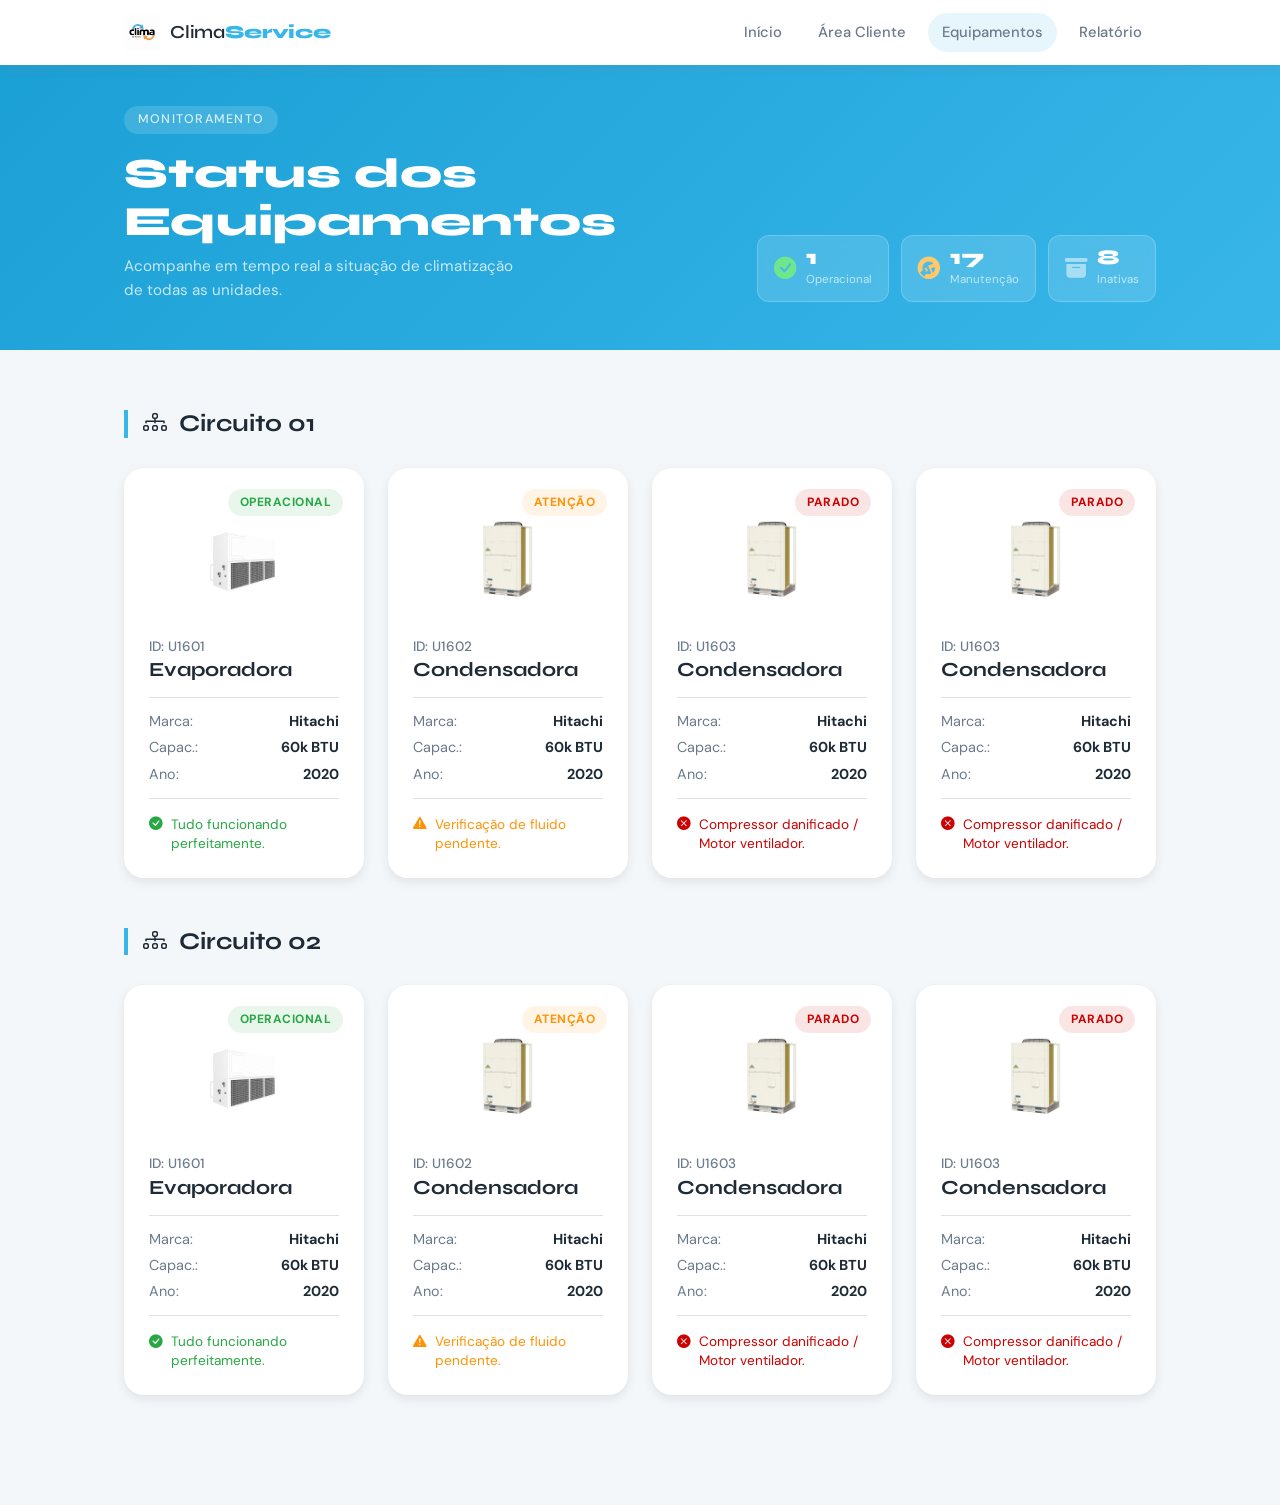
==== pag-equip-130.html @ 4edd249a "update" ====
<!DOCTYPE html>
<html lang="pt-br">
<head>
  <meta charset="UTF-8">
  <meta name="viewport" content="width=device-width, initial-scale=1.0">
  <title>Clima Service - Equipamentos</title>
  <link rel="preconnect" href="https://fonts.googleapis.com">
  <link rel="preconnect" href="https://fonts.gstatic.com" crossorigin>
  <link href="https://fonts.googleapis.com/css2?family=DM+Sans:wght@300;400;500&family=Syne:wght@600;700;800&display=swap" rel="stylesheet">
  <link rel="stylesheet" href="https://cdn.jsdelivr.net/npm/bootstrap-icons@1.11.3/font/bootstrap-icons.css">
  <link rel="stylesheet" href="css/style.css">
</head>
<body class="page-equipamentos">
     
  <!-- ===================================
                    NAVBAR
  ======================================== -->
  <header class="navbar" id="navbar">
    <div class="navbar-inner">
      <a href="index.html" class="navbar-logo">
        <img src="imagens/logo-clima-branco.png" alt="Clima Service" class="logo-img">
        <span class="logo-text">Clima<strong>Service</strong></span>
      </a>
      <nav class="navbar-nav" id="navMenu">
        <a href="index.html" class="nav-link">Início</a>
        <a href="pagina-lojas.html" class="nav-link">Área Cliente</a>
        <a href="#" class="nav-link active">Equipamentos</a>
        <a href="relatorio.html" class="nav-link">Relatório</a>
      </nav>
      <button class="navbar-toggle" id="navToggle" aria-label="Abrir menu">
        <span></span>
        <span></span>
        <span></span>
      </button>
    </div>
  </header>

  <!-- ============================
       PAGE HEADER
  ============================= -->
  <section class="page-header">
    <div class="page-header-inner">
      <div class="page-header-text">
        <span class="section-tag">Monitoramento</span>
        <h1 class="page-header-title">Status dos Equipamentos</h1>
        <p class="page-header-desc">Acompanhe em tempo real a situação de climatização de todas as unidades.</p>
      </div>
      <div class="status-resumo">
        <div class="resumo-item resumo-ok">
          <i class="bi bi-check-circle-fill"></i>
          <div>
            <span class="resumo-valor">1</span>
            <span class="resumo-label">Operacional</span>
          </div>
        </div>
        <div class="resumo-item resumo-manutencao">
          <i class="bi bi-wrench-adjustable-circle-fill"></i>
          <div>
            <span class="resumo-valor">17</span>
            <span class="resumo-label">Manutenção</span>
          </div>
        </div>
        <div class="resumo-item resumo-obsoleto">
          <i class="bi bi-archive-fill"></i>
          <div>
            <span class="resumo-valor">8</span>
            <span class="resumo-label">Inativas</span>
          </div>
        </div>
      </div>
    </div>
  </section>

<!-- Grade de Equipamentos -->
<section class="equipamentos-section">
  <div class="section-inner">
    
    <!-- Circuito 1 -->
    <div class="circuito-group">
      <h2 class="circuito-title"><i class="bi bi-diagram-3"></i> Circuito 01</h2>
      
      <div class="equipamentos-grid">
        
        <!-- Card Evaporadora (Operacional) -->
        <article class="card-equip status-ok">
          <div class="card-badge badge-ok">Operacional</div>
          <div class="equip-img-container">
            <img src="imagens/evap-001.png" alt="Evaporadora" class="equip-img">
          </div>
          <div class="equip-details">
            <div class="equip-main-info">
              <span class="equip-id">ID: U1601</span>
              <h3>Evaporadora</h3>
            </div>
            <div class="equip-specs">
              <div class="spec-item"><span>Marca:</span> <strong>Hitachi</strong></div>
              <div class="spec-item"><span>Capac.:</span> <strong>60k BTU</strong></div>
              <div class="spec-item"><span>Ano:</span> <strong>2020</strong></div>
            </div>
            <div class="equip-status-msg">
              <i class="bi bi-check-circle-fill"></i> Tudo funcionando perfeitamente.
            </div>
          </div>
        </article>

        <!-- Card Condensadora (Atenção) -->
        <article class="card-equip status-alerta">
          <div class="card-badge badge-alerta">Atenção</div>
          <div class="equip-img-container">
            <img src="imagens/cond-005.png" alt="Condensadora" class="equip-img">
          </div>
          <div class="equip-details">
            <div class="equip-main-info">
              <span class="equip-id">ID: U1602</span>
              <h3>Condensadora</h3>
            </div>
            <div class="equip-specs">
              <div class="spec-item"><span>Marca:</span> <strong>Hitachi</strong></div>
              <div class="spec-item"><span>Capac.:</span> <strong>60k BTU</strong></div>
              <div class="spec-item"><span>Ano:</span> <strong>2020</strong></div>
            </div>
            <div class="equip-status-msg">
              <i class="bi bi-exclamation-triangle-fill"></i> Verificação de fluido pendente.
            </div>
          </div>
        </article>

        <!-- Card Condensadora (Parado) -->
        <article class="card-equip status-parado">
          <div class="card-badge badge-parado">Parado</div>
          <div class="equip-img-container">
            <img src="imagens/cond-005.png" alt="Condensadora" class="equip-img">
          </div>
          <div class="equip-details">
            <div class="equip-main-info">
              <span class="equip-id">ID: U1603</span>
              <h3>Condensadora</h3>
            </div>
            <div class="equip-specs">
              <div class="spec-item"><span>Marca:</span> <strong>Hitachi</strong></div>
              <div class="spec-item"><span>Capac.:</span> <strong>60k BTU</strong></div>
              <div class="spec-item"><span>Ano:</span> <strong>2020</strong></div>
            </div>
            <div class="equip-status-msg">
              <i class="bi bi-x-circle-fill"></i> Compressor danificado / Motor ventilador.
            </div>
          </div>
        </article>

        <!-- Card Condensadora (Parado) -->
        <article class="card-equip status-parado">
          <div class="card-badge badge-parado">Parado</div>
          <div class="equip-img-container">
            <img src="imagens/cond-005.png" alt="Condensadora" class="equip-img">
          </div>
          <div class="equip-details">
            <div class="equip-main-info">
              <span class="equip-id">ID: U1603</span>
              <h3>Condensadora</h3>
            </div>
            <div class="equip-specs">
              <div class="spec-item"><span>Marca:</span> <strong>Hitachi</strong></div>
              <div class="spec-item"><span>Capac.:</span> <strong>60k BTU</strong></div>
              <div class="spec-item"><span>Ano:</span> <strong>2020</strong></div>
            </div>
            <div class="equip-status-msg">
              <i class="bi bi-x-circle-fill"></i> Compressor danificado / Motor ventilador.
            </div>
          </div>
        </article>

      </div>
    </div>

    <!-- Circuito 2 -->
    <div class="circuito-group">
      <h2 class="circuito-title"><i class="bi bi-diagram-3"></i> Circuito 02</h2>
      
      <div class="equipamentos-grid">
        
        <!-- Card Evaporadora (Operacional) -->
        <article class="card-equip status-ok">
          <div class="card-badge badge-ok">Operacional</div>
          <div class="equip-img-container">
            <img src="imagens/evap-001.png" alt="Evaporadora" class="equip-img">
          </div>
          <div class="equip-details">
            <div class="equip-main-info">
              <span class="equip-id">ID: U1601</span>
              <h3>Evaporadora</h3>
            </div>
            <div class="equip-specs">
              <div class="spec-item"><span>Marca:</span> <strong>Hitachi</strong></div>
              <div class="spec-item"><span>Capac.:</span> <strong>60k BTU</strong></div>
              <div class="spec-item"><span>Ano:</span> <strong>2020</strong></div>
            </div>
            <div class="equip-status-msg">
              <i class="bi bi-check-circle-fill"></i> Tudo funcionando perfeitamente.
            </div>
          </div>
        </article>

        <!-- Card Condensadora (Atenção) -->
        <article class="card-equip status-alerta">
          <div class="card-badge badge-alerta">Atenção</div>
          <div class="equip-img-container">
            <img src="imagens/cond-005.png" alt="Condensadora" class="equip-img">
          </div>
          <div class="equip-details">
            <div class="equip-main-info">
              <span class="equip-id">ID: U1602</span>
              <h3>Condensadora</h3>
            </div>
            <div class="equip-specs">
              <div class="spec-item"><span>Marca:</span> <strong>Hitachi</strong></div>
              <div class="spec-item"><span>Capac.:</span> <strong>60k BTU</strong></div>
              <div class="spec-item"><span>Ano:</span> <strong>2020</strong></div>
            </div>
            <div class="equip-status-msg">
              <i class="bi bi-exclamation-triangle-fill"></i> Verificação de fluido pendente.
            </div>
          </div>
        </article>

        <!-- Card Condensadora (Parado) -->
        <article class="card-equip status-parado">
          <div class="card-badge badge-parado">Parado</div>
          <div class="equip-img-container">
            <img src="imagens/cond-005.png" alt="Condensadora" class="equip-img">
          </div>
          <div class="equip-details">
            <div class="equip-main-info">
              <span class="equip-id">ID: U1603</span>
              <h3>Condensadora</h3>
            </div>
            <div class="equip-specs">
              <div class="spec-item"><span>Marca:</span> <strong>Hitachi</strong></div>
              <div class="spec-item"><span>Capac.:</span> <strong>60k BTU</strong></div>
              <div class="spec-item"><span>Ano:</span> <strong>2020</strong></div>
            </div>
            <div class="equip-status-msg">
              <i class="bi bi-x-circle-fill"></i> Compressor danificado / Motor ventilador.
            </div>
          </div>
        </article>

        <!-- Card Condensadora (Parado) -->
        <article class="card-equip status-parado">
          <div class="card-badge badge-parado">Parado</div>
          <div class="equip-img-container">
            <img src="imagens/cond-005.png" alt="Condensadora" class="equip-img">
          </div>
          <div class="equip-details">
            <div class="equip-main-info">
              <span class="equip-id">ID: U1603</span>
              <h3>Condensadora</h3>
            </div>
            <div class="equip-specs">
              <div class="spec-item"><span>Marca:</span> <strong>Hitachi</strong></div>
              <div class="spec-item"><span>Capac.:</span> <strong>60k BTU</strong></div>
              <div class="spec-item"><span>Ano:</span> <strong>2020</strong></div>
            </div>
            <div class="equip-status-msg">
              <i class="bi bi-x-circle-fill"></i> Compressor danificado / Motor ventilador.
            </div>
          </div>
        </article>

      </div>
    </div>

    <!-- Outros Circuitos podem ser adicionados aqui seguindo o mesmo padrão -->

  </div>
</section>

<script>

      // Gráfico de pizza
  const ctx = document.getElementById('statusChart').getContext('2d');
  new Chart(ctx, {
    type: 'doughnut',
    data: {
      labels: ['Operacional', 'Manutenção', 'Inativas'],
      datasets: [{
        data: [1, 17, 8],
        backgroundColor: ['#22c55e', '#f59e0b', '#6b7280'],
        borderWidth: 0,
        hoverOffset: 6
      }]
    },
    options: {
      cutout: '70%',
      plugins: {
        legend: { display: false },
        tooltip: {
          callbacks: {
            label: ctx => ` ${ctx.label}: ${ctx.parsed} unidades`
          }
        }
      }
    }
  });

    // Mobile menu
    const toggle = document.getElementById('navToggle');
    const menu = document.getElementById('navMenu');
    toggle.addEventListener('click', () => {
      menu.classList.toggle('open');
      toggle.classList.toggle('open');
    });

    // Fechar menu ao clicar em link
    menu.querySelectorAll('.nav-link').forEach(link => {
      link.addEventListener('click', () => {
        menu.classList.remove('open');
        toggle.classList.remove('open');
      });
    });
  </script>
</body>
</html>

</body>
</html>
---- css/style.css ----
/* ==========================================
   VARIÁVEIS
   ========================================== */

:root {
  /* Cores de Marca e Ação */
  --color-primary: #38b6e9;
  --color-primary-light: #77ccee;
  --color-primary-dark: #1a9fd4;
  --color-primary-contrast: #ffffff;

  /* Cores de Status */
  --color-success: rgb(40, 167, 69);
  --color-warning: rgb(255, 147, 7);
  --color-danger: rgb(204, 2, 2);
  --color-bg-success: rgba(40, 167, 69, 0.1);
  --color-bg-warning: rgba(255, 147, 7, 0.1);
  --color-bg-danger: rgba(204, 2, 2, 0.1);

  /* Superfícies e Neutros */
  --color-bg-page: #f4f7fa;
  --color-surface: #ffffff;
  --color-surface-muted: #dfdfdf;

  /* Tipografia e Cores de Texto */
  --color-text-main: #1e2a35;
  --color-text-muted: #6b7a8d;
  --color-text-on-primary: #ffffff;
  --font-main: 'DM Sans', sans-serif;
  --font-heading: 'Syne', sans-serif;

  /* Efeitos, Sombras e Bordas */
  --shadow-icon-success: 0 1px 6px rgba(40,167,69,0.7);
  --shadow-icon-warning: 0 1px 6px rgba(255,147,7,0.7);
  --shadow-icon-danger: 0 1px 6px rgba(204,2,2,0.7);
  --shadow-sm: 0px 4px 10px rgba(122, 122, 122, 0.15);
  --shadow-md: 0 6px 24px rgba(56,182,233,0.18);
  --shadow-lg: 0px 8px 32px rgba(0, 0, 0, 0.12);
  --transition-fast: 0.1s ease-in-out;
  --transition-normal: 0.2s ease-in-out;
  --transition-slow: 0.35s ease-in-out;
  --radius-sm: 6px;
  --radius-md: 12px;
  --radius-lg: 20px;
  --radius-full: 999px;

  /* Layout */
  --max-content-width: 1080px;
  --navbar-height: 65px;
}

/* ==========================================
   RESET E ESTILOS GERAIS
   ========================================== */

*, *::before, *::after {
  margin: 0;
  padding: 0;
  box-sizing: border-box;
}

html {
  scroll-behavior: smooth;
}

html, body {
  height: 100%;
}

body {
  font-size: 16px;
  font-family: var(--font-main);
  line-height: 1.6;
  background-color: var(--color-bg-page);
  color: var(--color-text-main);
  -webkit-font-smoothing: antialiased;
}

img, picture, video, canvas, svg {
  display: block;
  max-width: 100%;
}

input, button, textarea, select {
  font: inherit;
}

a {
  text-decoration: none;
  color: inherit;
}

ul, ol {
  list-style: none;
}

h1, h2, h3, h4 {
  font-family: var(--font-heading);
  line-height: 1.15;
  color: var(--color-text-main);
}

.body {
  margin-top: 32px;
}

/* ==========================================
   NAVBAR
   ========================================== */

.navbar {
  position: fixed; /* Fixa o elemento na tela, ignorando o scroll da página */
  top: 0; /* Alinha o elemento no topo e expande para as bordas laterais */
  left: 0;
  right: 0;
  z-index: 100; /* Garante que o menu flutue sobre os outros elementos da página */
  height: var(--navbar-height); /* Define a altura usando a variável centralizada no :root */
}

.navbar-inner {
  max-width: var(--max-content-width); /* Limita a largura máxima do conteúdo conforme variável global */
  margin: 0 auto; /* Centraliza o container horizontalmente */
  padding: 0 24px; /* Espaçamento interno lateral para segurança em telas menores */
  height: 100%; /* Ocupa 100% da altura da .navbar pai */
  display: flex; /* Define o container como flexível */
  align-items: center; /* Alinha os itens (Logo e Menu) verticalmente ao centro */
  justify-content: space-between; /* Distribui os itens: um para cada extremidade (espaço entre eles) */
  gap: 24px; /* Distância mínima de segurança entre os itens internos */
}

.navbar-logo {
  display: flex;
  align-items: center;
  gap: 10px;
  color: var(--color-primary-contrast);
  transition: color var(--transition-normal);
}

.navbar-logo {
  color: var(--color-text-main);
}

.logo-img {
  height: 36px;
  width: auto;
}

.logo-text {
  font-family: var(--font-heading);
  font-size: 1.15rem;
  font-weight: 600;
  letter-spacing: -0.01em;
}

.logo-text strong {
  font-weight: 800;
  color: var(--color-primary);
}

.navbar-nav {
  display: flex;
  align-items: center;
  gap: 8px;
}

.nav-link {
  font-size: 0.92rem;
  font-weight: 500;
  padding: 8px 14px;
  border-radius: var(--radius-full);
  color: rgba(255,255,255,0.85);
  transition: color var(--transition-normal), background var(--transition-normal);
}

.nav-link {
  color: var(--color-text-muted);
}

.nav-link:hover,
.nav-link.active {
  background: rgba(56,182,233,0.12);
  color: var(--color-primary);
}

.navbar-toggle {
  display: none;
  flex-direction: column;
  gap: 5px;
  background: none;
  border: none;
  cursor: pointer;
  padding: 6px;
  border-radius: var(--radius-sm);
}

.navbar-toggle span {
  display: block;
  width: 24px;
  height: 2px;
  background: var(--color-primary-contrast);
  border-radius: 2px;
  transition: transform var(--transition-normal), opacity var(--transition-normal);
}

.navbar-toggle span {
  background: var(--color-text-main);
}

.navbar-toggle.open span:nth-child(1) { 
  transform: translateY(7px) rotate(45deg); 
}

.navbar-toggle.open span:nth-child(2) { 
  opacity: 0; 
}

.navbar-toggle.open span:nth-child(3) { 
  transform: translateY(-7px) rotate(-45deg); 
}

/* ==========================================
   NAVBAR — ESTADO FIXO PARA PÁGINAS INTERNAS
   ========================================== */
 
.navbar {
  background: var(--color-surface);
  box-shadow: var(--shadow-sm);
}
 
.navbar .navbar-logo {
  color: var(--color-text-main);
}
 
.navbar .nav-link {
  color: var(--color-text-muted);
}
 
.navbar .navbar-toggle span {
  background: var(--color-text-main);
}


/* ==========================================
   UTILITÁRIOS
   ========================================== */

.section-inner {
  width: 100%;
  max-width: var(--max-content-width);
  margin: 0 auto;
  padding: 0 24px;
}

.section-tag {
  display: inline-block;
  font-size: 0.78rem;
  font-weight: 500;
  letter-spacing: 0.1em;
  text-transform: uppercase;
  color: var(--color-primary);
  background: rgba(56,182,233,0.1);
  border-radius: var(--radius-full);
  padding: 4px 14px;
  margin-bottom: 1rem;
}

.section-header {
  text-align: center;
  max-width: 560px;
  margin: 0 auto 3rem;
}

.section-title {
  font-size: clamp(1.6rem, 3vw, 2.2rem);
  font-weight: 700;
  color: var(--color-text-main);
  margin-bottom: 0.75rem;
}

.section-desc {
  color: var(--color-text-muted);
  font-size: 1rem;
  line-height: 1.7;
}

/* ==========================================
   BOTÕES
   ========================================== */

.btn {
  display: inline-flex;
  align-items: center;
  justify-content: center;
  gap: 8px;
  font-family: var(--font-main);
  font-size: 0.95rem;
  font-weight: 500;
  padding: 12px 28px;
  border-radius: var(--radius-full);
  border: 2px solid transparent;
  cursor: pointer;
  transition: transform var(--transition-normal), box-shadow var(--transition-normal), background-color var(--transition-normal);
  white-space: nowrap;
}

.btn-primary {
  background-color: var(--color-primary);
  color: var(--color-primary-contrast);
  border-color: var(--color-primary);
}

.btn-primary:hover {
  background-color: var(--color-primary-dark);
  border-color: var(--color-primary-dark);
  transform: translateY(-2px);
  box-shadow: var(--shadow-md);
}

.btn-ghost {
  background-color: transparent;
  color: var(--color-primary-contrast);
  border-color: rgba(255,255,255,0.5);
}

.btn-ghost:hover {
  background-color: rgba(255,255,255,0.12);
  border-color: rgba(255,255,255,0.8);
  transform: translateY(-2px);
}

.btn-white {
  background-color: var(--color-surface);
  color: var(--color-primary);
  border-color: var(--color-surface);
  font-weight: 600;
}

.btn-white:hover {
  transform: translateY(-2px);
  box-shadow: 0 8px 24px rgba(0,0,0,0.15);
}

/* ==========================================
   HERO
   ========================================== */

.hero {
  position: relative;
  min-height: 100vh;
  background: linear-gradient(135deg, var(--color-primary-dark) 0%, var(--color-primary) 55%, var(--color-primary-light) 100%);
  display: flex;
  flex-direction: column;
  justify-content: center;
  overflow: hidden;
  padding-top: var(--navbar-height);
}

.hero-bg-shapes {
  position: absolute;
  inset: 0;
  pointer-events: none;
}

.shape {
  position: absolute;
  border-radius: 50%;
  opacity: 0.08;
  background: #ffffff;
}

.shape-1 {
  width: 500px;
  height: 500px;
  top: -120px;
  right: -80px;
}

.shape-2 {
  width: 300px;
  height: 300px;
  bottom: 60px;
  left: -60px;
}

.shape-3 {
  width: 180px;
  height: 180px;
  top: 40%;
  left: 40%;
}

.hero-inner {
  position: relative;
  max-width: var(--max-content-width);
  margin: 0 auto;
  padding: 80px 24px 100px;
  width: 100%;
  display: grid;
  grid-template-columns: 1fr 1fr;
  align-items: center;
  gap: 60px;
}

.hero-tag {
  display: inline-block;
  font-size: 0.78rem;
  font-weight: 500;
  letter-spacing: 0.1em;
  text-transform: uppercase;
  color: rgba(255,255,255,0.7);
  background: rgba(255,255,255,0.15);
  border-radius: var(--radius-full);
  padding: 4px 14px;
  margin-bottom: 1.2rem;
  backdrop-filter: blur(6px);
}

.hero-title {
  font-family: var(--font-heading);
  font-size: clamp(2rem, 4.5vw, 3.2rem);
  font-weight: 800;
  color: var(--color-primary-contrast);
  margin-bottom: 1.2rem;
  line-height: 1.1;
}

.hero-desc {
  font-size: 1.05rem;
  color: rgba(255,255,255,0.82);
  line-height: 1.7;
  max-width: 440px;
  margin-bottom: 2rem;
}

.hero-actions {
  display: flex;
  gap: 12px;
  flex-wrap: wrap;
}

.hero-visual {
  display: grid;
  grid-template-columns: 1fr 1fr;
  gap: 16px;
}

.hero-card {
  background: rgba(255,255,255,0.14);
  border: 1px solid rgba(255,255,255,0.22);
  border-radius: var(--radius-md);
  padding: 24px 16px;
  text-align: center;
  backdrop-filter: blur(8px);
  transition: transform var(--transition-normal), background var(--transition-normal);
}

.hero-card:hover {
  transform: translateY(-4px);
  background: rgba(255,255,255,0.22);
}

.hero-card-icon {
  font-size: 2rem;
  margin-bottom: 10px;
}

.hero-card-label {
  font-size: 0.85rem;
  font-weight: 500;
  color: rgba(255,255,255,0.9);
}

.hero-scroll-hint {
  position: absolute;
  bottom: 28px;
  left: 50%;
  transform: translateX(-50%);
  display: flex;
  flex-direction: column;
  align-items: center;
  gap: 8px;
  color: rgba(255,255,255,0.6);
  font-size: 0.78rem;
  letter-spacing: 0.06em;
  text-transform: uppercase;
  animation: fadeInUp 1s ease 0.5s both;
}

.scroll-arrow {
  width: 20px;
  height: 20px;
  border-right: 2px solid rgba(255,255,255,0.5);
  border-bottom: 2px solid rgba(255,255,255,0.5);
  transform: rotate(45deg);
  animation: bounce 1.6s ease infinite;
}

@keyframes bounce {
  0%, 100% { transform: rotate(45deg) translateY(0); }
  50% { transform: rotate(45deg) translateY(5px); }
}

@keyframes fadeInUp {
  from { opacity: 0; transform: translateX(-50%) translateY(12px); }
  to { opacity: 1; transform: translateX(-50%) translateY(0); }
}

/* ==========================================
   NÚMEROS
   ========================================== */

.numeros { /* EXCLUIR EXCLUIR EXCLUIR EXCLUIR EXCLUIR EXCLUIR EXCLUIR EXCLUIR */
  background: #6ee78c;
  padding: 48px 0;
  border-bottom: 1px solid rgba(0,0,0,0.06);
}

.numeros .section-inner { /* EXCLUIR EXCLUIR EXCLUIR EXCLUIR EXCLUIR EXCLUIR EXCLUIR EXCLUIR */
  display: grid;
  grid-template-columns: repeat(4, 1fr);
  gap: 0;
}

.numero-item {
  display: flex;
  flex-direction: column;
  align-items: center;
  gap: 6px;
  padding: 16px 12px;
  border-right: 1px solid rgba(0,0,0,0.07);
}

.numero-item:last-child {
  border-right: none;
}

.numero-valor {
  font-family: var(--font-heading);
  font-size: 2.4rem;
  font-weight: 800;
  color: var(--color-primary);
  line-height: 1;
}

.numero-label {
  font-size: 0.85rem;
  color: var(--color-text-muted);
  text-align: center;
}

/* ==========================================
   SERVIÇOS
   ========================================== */

.servicos {
  padding: 96px 0;
  background: var(--color-bg-page);
}

.servicos-grid {
  display: grid;
  grid-template-columns: repeat(3, 1fr);
  gap: 20px;
}

.servico-card {
  background: var(--color-surface);
  border-radius: var(--radius-md);
  padding: 32px 24px;
  position: relative;
  border: 1px solid rgba(0,0,0,0.06);
  transition: transform var(--transition-normal), box-shadow var(--transition-normal);
}

.servico-card:hover {
  transform: translateY(-4px);
  box-shadow: var(--shadow-lg);
}

.servico-card.destaque {
  border-color: var(--color-primary);
  background: linear-gradient(135deg, rgba(56,182,233,0.04) 0%, rgba(56,182,233,0.01) 100%);
}

.servico-icon {
  font-size: 2rem;
  margin-bottom: 16px;
}

.servico-card h3 {
  font-size: 1.05rem;
  font-weight: 700;
  margin-bottom: 10px;
  color: var(--color-text-main);
}

.servico-card p {
  font-size: 0.9rem;
  color: var(--color-text-muted);
  line-height: 1.65;
}

.servico-badge {
  position: absolute;
  top: 16px;
  right: 16px;
  background: var(--color-primary);
  color: var(--color-primary-contrast);
  font-size: 0.7rem;
  font-weight: 600;
  padding: 3px 10px;
  border-radius: var(--radius-full);
  letter-spacing: 0.04em;
}

/* ==========================================
   SOBRE
   ========================================== */

.sobre-section {
  padding: 96px 0;
  background: var(--color-bg-page);
}

.sobre-inner {
  display: grid;
  grid-template-columns: 1fr 1fr;
  gap: 72px;
  align-items: start;
}

.sobre-texto p {
  color: var(--color-text-muted);
  line-height: 1.75;
  margin-bottom: 1rem;
}

.sobre-diferenciais {
  display: flex;
  flex-direction: column;
  gap: 24px;
}

.diferencial {
  display: flex;
  gap: 16px;
  align-items: flex-start;
}

.diferencial-icon {
  flex-shrink: 0;
  width: 32px;
  height: 32px;
  border-radius: 50%;
  background: rgba(56,182,233,0.12);
  color: var(--color-primary);
  display: flex;
  align-items: center;
  justify-content: center;
  font-weight: 700;
  font-size: 0.9rem;
}

.diferencial h4 {
  font-size: 0.95rem;
  font-weight: 700;
  margin-bottom: 4px;
  color: var(--color-text-main);
}

.diferencial p {
  font-size: 0.875rem;
  color: var(--color-text-muted);
  line-height: 1.6;
}

/* ==========================================
   CTA FINAL
   ========================================== */

.cta-section {
  padding: 96px 0;
  background: linear-gradient(135deg, var(--color-primary-dark) 0%, var(--color-primary) 100%);
}

.cta-inner {
  text-align: center;
}

.cta-inner h2 {
  font-family: var(--font-heading);
  font-size: clamp(1.6rem, 3vw, 2.4rem);
  font-weight: 800;
  color: var(--color-primary-contrast);
  margin-bottom: 1rem;
}

.cta-inner p {
  font-size: 1rem;
  color: rgba(255,255,255,0.8);
  margin-bottom: 2rem;
}

/* ==========================================
   FOOTER
   ========================================== */

.footer {
  background: var(--color-text-main);
  padding-top: 56px;
}

.footer-inner {
  display: grid;
  grid-template-columns: 2fr 1fr 1fr;
  gap: 48px;
  padding-bottom: 40px;
  border-bottom: 1px solid rgba(255,255,255,0.08);
}

.footer-brand .logo-text {
  color: #fff;
  font-size: 1.1rem;
  display: block;
  margin-bottom: 12px;
}

.footer-brand p {
  font-size: 0.875rem;
  color: rgba(255,255,255,0.45);
  line-height: 1.7;
  max-width: 260px;
}

.footer-nav {
  display: flex;
  flex-direction: column;
  gap: 10px;
}

.footer-nav-title {
  font-size: 0.78rem;
  font-weight: 600;
  letter-spacing: 0.1em;
  text-transform: uppercase;
  color: rgba(255,255,255,0.35);
  margin-bottom: 4px;
}

.footer-nav a {
  font-size: 0.9rem;
  color: rgba(255,255,255,0.6);
  transition: color var(--transition-fast);
}

.footer-nav a:hover {
  color: var(--color-primary-light);
}

.footer-bottom {
  text-align: center;
  padding: 20px 24px;
  font-size: 0.8rem;
  color: rgba(255,255,255,0.3);
}

/* ==========================================
   CARDS (COMUM) — mantidos para outras páginas
   ========================================== */

.card-loja, .card-equip {
  background-color: var(--color-surface);
  border-radius: var(--radius-sm);
  position: relative;
  transition: transform var(--transition-normal), box-shadow var(--transition-normal);
}

.card-loja {
  flex: 0 0 250px;
  padding: 5px;
}

.card-loja:hover, .card-equip:hover {
  transform: scale(0.97);
  box-shadow: var(--shadow-sm);
  cursor: pointer;
}

.card-loja h4 { color: var(--color-text-main); margin-bottom: 5px; }
.card-loja p { font-size: 0.8rem; color: var(--color-text-muted); margin-bottom: 3px; }

/* ==========================================
   COMPONENTES DE STATUS
   ========================================== */

.operacional, .alerta, .manutencao, .parado {
  width: 100px;
  border-radius: var(--radius-full);
  text-align: center;
  padding: 5px 10px;
  font-size: 0.75rem;
  font-weight: 600;
}

.card-loja .operacional, .card-equip .operacional { background: var(--color-bg-success); color: var(--color-success); }
.card-loja .alerta, .card-equip .alerta { background: var(--color-bg-warning); color: var(--color-warning); }
.card-loja .manutencao, .card-loja .parado,
.card-equip .manutencao, .card-equip .parado { background: var(--color-bg-danger); color: var(--color-danger); }

.card-loja .icone { position: absolute; top: 5px; right: 5px; font-size: 18px; }
.icone-ok { color: var(--color-success); text-shadow: var(--shadow-icon-success); }
.icone-alerta { color: var(--color-warning); text-shadow: var(--shadow-icon-warning); }
.icone-manutencao, .icone-parado { color: var(--color-danger); text-shadow: var(--shadow-icon-danger); }

/* ==========================================
   PÁGINA DE EQUIPAMENTOS
   ========================================== */

.circuito {
  flex: 0 1 auto;
  max-width: var(--max-content-width);
  display: flex;
  flex-flow: row wrap;
  justify-content: center;
  align-items: center;
  gap: 20px;
  padding: 5px;
  box-shadow: var(--shadow-sm);
  margin-bottom: 20px;
}

.card-equip { flex: 0 0 250px; padding: 7px; }

.card-equip .info {
  position: absolute;
  height: 237px;
  left: 7px; right: 7px; top: 7px;
  padding: 12px 14px;
  border-radius: var(--radius-sm);
  background: var(--color-primary-light);
  line-height: 1.3;
  opacity: 0;
  transform: translateY(-6px);
  pointer-events: none;
  transition: opacity var(--transition-normal), transform var(--transition-normal);
}

.card-equip .info p { color: var(--color-text-on-primary); font-size: 1rem; }
.card-equip:hover .info { opacity: 1; transform: translateY(0); background-color: #01a4e4; }

.cx-img-evap, .cx-img-cond {
  background-color: var(--color-primary-light);
  border-radius: var(--radius-sm);
  margin-bottom: 10px;
  display: flex;
  justify-content: center;
  align-items: center;
}

.img-cond { width: 67%; }
.card-equip .icone { position: absolute; top: 254px; right: 5px; font-size: 18px; }
.ident { margin-bottom: 10px; }
.ident p { font-size: 0.8rem; color: var(--color-text-muted); }
.marca, .btu, .ano { font-size: 0.8rem; color: var(--color-text-muted); margin-bottom: 5px; display: flex; justify-content: space-between; }
.obsoleto { background-color: var(--color-surface-muted); }




 
/* ==========================================
   PAGE HEADER — LOJAS
   ========================================== */
 
.page-header {
  background: linear-gradient(135deg, var(--color-primary-dark) 0%, var(--color-primary) 100%);
  padding: calc(var(--navbar-height) + 40px) 0 48px;
}
 
.page-header-inner {
  max-width: var(--max-content-width);
  margin: 0 auto;
  padding: 0 24px;
  display: flex;
  align-items: flex-end;
  justify-content: space-between;
  gap: 32px;
}
 
.page-header-title {
  font-family: var(--font-heading);
  font-size: clamp(1.8rem, 4vw, 2.6rem);
  font-weight: 800;
  color: var(--color-primary-contrast);
  margin-bottom: 8px;
}
 
.page-header-desc {
  font-size: 0.95rem;
  color: rgba(255,255,255,0.75);
  max-width: 400px;
}
 
.page-header .section-tag {
  color: rgba(255,255,255,0.8);
  background: rgba(255,255,255,0.15);
}
 
/* Resumo de status no header */
.status-resumo {
  display: flex;
  gap: 12px;
  flex-shrink: 0;
}
 
.resumo-item {
  display: flex;
  align-items: center;
  gap: 10px;
  background: rgba(255,255,255,0.14);
  border: 1px solid rgba(255,255,255,0.2);
  border-radius: var(--radius-md);
  padding: 12px 16px;
  backdrop-filter: blur(6px);
}
 
.resumo-item i {
  font-size: 1.4rem;
}
 
.resumo-ok i      { color: #6ee78c; }
.resumo-manutencao i { color: #ffc96b; }
.resumo-obsoleto i   { color: rgba(255,255,255,0.5); }
 
.resumo-valor {
  display: block;
  font-family: var(--font-heading);
  font-size: 1.3rem;
  font-weight: 800;
  color: #fff;
  line-height: 1;
}
 
.resumo-label {
  display: block;
  font-size: 0.72rem;
  color: rgba(255,255,255,0.65);
  white-space: nowrap;
  margin-top: 2px;
}
 
/* ==========================================
   GRID DE LOJAS
   ========================================== */
 
.lojas-main {
  padding: 40px 0 64px;
}
 
.lojas-inner {
  max-width: var(--max-content-width);
  margin: 0 auto;
  padding: 0 24px;
  display: grid;
  grid-template-columns: repeat(4, 1fr);
  gap: 16px;
}

/* --- Circuitos e Grid --- */
.equipamentos-section {
  padding: 60px 0;
}

.circuito-group {
  margin-bottom: 50px;
}

.circuito-title {
  font-family: 'Syne', sans-serif;
  font-size: 1.5rem;
  margin-bottom: 30px;
  display: flex;
  align-items: center;
  gap: 12px;
  color: var(--color-text-main);
  border-left: 4px solid var(--color-primary);
  padding-left: 15px;
}

.equipamentos-grid {
  display: grid;
  grid-template-columns: repeat(4, 1fr);
  gap: 24px;
}

/* --- Cards de Equipamentos --- */
.card-equip {
  background: var(--color-surface);
  border-radius: var(--radius-lg);
  padding: 24px;
  box-shadow: var(--shadow-sm);
  position: relative;
  display: flex;
  flex-direction: column;
  transition: var(--transition-base);
  border: 1px solid transparent;
}

.card-equip:hover {
  box-shadow: var(--shadow-md);
  transform: translateY(-5px);
  border-color: var(--color-primary-light);
}

/* Status Badges */
.card-badge {
  position: absolute;
  top: 20px;
  right: 20px;
  padding: 4px 12px;
  border-radius: 50px;
  font-size: 0.75rem;
  font-weight: 700;
  text-transform: uppercase;
  letter-spacing: 0.5px;
}

.badge-ok { 
  background: var(--color-bg-success);
  color: var(--color-success); 
}

.badge-alerta { 
  background: var(--color-bg-warning); 
  color: var(--color-warning); 
}

.badge-parado { 
  background: var(--color-bg-danger); 
  color: var(--color-danger); }

/* Conteúdo do Card */
.equip-img-container {
  height: 120px;
  display: flex;
  align-items: center;
  justify-content: center;
  margin-top: 10px;
  margin-bottom: 10px;
}

.equip-img {
  max-height: 100%;
  object-fit: contain;
}

.equip-main-info {
  margin-bottom: 16px;
}

.equip-id {
  font-size: 0.85rem;
  color: var(--color-text-muted);
  font-weight: 500;
}

.equip-main-info h3 {
  font-family: 'Syne', sans-serif;
  font-size: 1.25rem;
  color: var(--color-text-main);
}

.equip-specs {
  display: grid;
  grid-template-columns: 1fr;
  gap: 3px;
  padding: 12px 0;
  border-top: 1px solid var(--color-surface-muted);
  border-bottom: 1px solid var(--color-surface-muted);
  margin-bottom: 16px;
}

.spec-item {
  display: flex;
  justify-content: space-between;
  font-size: 0.9rem;
}

.spec-item span { color: var(--color-text-muted); }

.equip-status-msg {
  font-size: 0.85rem;
  display: flex;
  align-items: flex-start;
  gap: 8px;
  line-height: 1.4;
}

.status-ok .equip-status-msg { 
  color: var(--color-success); 
}

.status-alerta .equip-status-msg { 
  color: var(--color-warning); 
}

.status-parado .equip-status-msg { 
  color: var(--color-danger); 
}
 
/* ==========================================
   CARD LOJA — REDESIGN
   ========================================== */
 
.card-loja {
  background: var(--color-surface);
  border-radius: var(--radius-md);
  border: 1px solid rgba(0,0,0,0.07);
  padding: 20px;
  display: flex;
  flex-direction: column;
  gap: 14px;
  position: relative;
  transition: transform var(--transition-normal), box-shadow var(--transition-normal);
  text-decoration: none;
  color: inherit;
}
 
a.card-loja:hover {
  transform: translateY(-3px);
  box-shadow: var(--shadow-lg);
  border-color: rgba(56,182,233,0.25);
}
 
.card-loja.obsoleto {
  background: var(--color-surface-muted);
  border-color: rgba(0,0,0,0.05);
  opacity: 0.75;
}
 
/* Header do card: número + ícone de status */
.card-loja-header {
  display: flex;
  align-items: center;
  justify-content: space-between;
}
 
.card-loja-numero {
  font-family: var(--font-heading);
  font-size: 1.5rem;
  font-weight: 800;
  color: var(--color-primary);
  line-height: 1;
}
 
.card-status-icon {
  width: 34px;
  height: 34px;
  border-radius: 50%;
  display: flex;
  align-items: center;
  justify-content: center;
  font-size: 0.95rem;
}
 
.card-status-icon.operacional {
  background: var(--color-bg-success);
  color: var(--color-success);
}
 
.card-status-icon.manutencao {
  background: var(--color-bg-danger);
  color: var(--color-danger);
}
 
.card-status-icon.alerta {
  background: var(--color-bg-warning);
  color: var(--color-warning);
}
 
/* Nome da cidade */
.card-loja-nome {
  font-family: var(--font-heading);
  font-size: 1rem;
  font-weight: 700;
  color: var(--color-text-main);
  margin: 0;
}
 
/* Dados técnicos */
.card-loja-dados {
  display: flex;
  flex-direction: column;
  gap: 6px;
  flex: 1;
}
 
.dado-item {
  display: flex;
  justify-content: space-between;
  align-items: center;
  gap: 8px;
}
 
.dado-label {
  font-size: 0.75rem;
  color: var(--color-text-muted);
  white-space: nowrap;
}
 
.dado-valor {
  font-size: 0.78rem;
  font-weight: 500;
  color: var(--color-text-main);
  text-align: right;
}
 
/* Footer do card: badge + seta */
.card-loja-footer {
  display: flex;
  align-items: center;
  justify-content: space-between;
  padding-top: 10px;
  border-top: 1px solid rgba(0,0,0,0.06);
  gap: 8px;
}
 
/* Badges de status */
.status-badge {
  display: inline-flex;
  align-items: center;
  gap: 4px;
  font-size: 0.72rem;
  font-weight: 600;
  padding: 3px 10px;
  border-radius: var(--radius-full);
}
 
.status-badge.operacional {
  background: var(--color-bg-success);
  color: var(--color-success);
}
 
.status-badge.manutencao {
  background: var(--color-bg-danger);
  color: var(--color-danger);
}
 
.status-badge.alerta {
  background: var(--color-bg-warning);
  color: var(--color-warning);
}
 
.badge-inativa {
  display: inline-flex;
  align-items: center;
  gap: 4px;
  font-size: 0.7rem;
  font-weight: 500;
  color: var(--color-text-muted);
  background: rgba(0,0,0,0.06);
  padding: 3px 8px;
  border-radius: var(--radius-full);
}
 
.card-arrow {
  font-size: 0.95rem;
  color: var(--color-primary);
  flex-shrink: 0;
  transition: transform var(--transition-fast);
}
 
a.card-loja:hover .card-arrow {
  transform: translateX(3px);
}

/* =======================================================
                       RESPONSIVIDADE
   ======================================================= */
 
/* Tablet largo ≤ 1024px */
@media (max-width: 1024px) {
  .lojas-inner {
    grid-template-columns: repeat(3, 1fr);
  }

  .equipamentos-grid {
    grid-template-columns: repeat(4, 1fr);
}
}
 
/* ---------------------------------------------------- */
@media (max-width: 900px) {
  .hero-inner {
    grid-template-columns: 1fr;
    gap: 40px;
    padding: 64px 24px 80px;
  }

  .hero-visual {
    grid-template-columns: repeat(4, 1fr);
    gap: 10px;
  }

  .hero-card {
    padding: 16px 8px;
  }

  .hero-card-icon { font-size: 1.5rem; }

  .servicos-grid {
    grid-template-columns: repeat(2, 1fr);
  }

  .sobre-inner {
    grid-template-columns: 1fr;
    gap: 48px;
  }

  .numeros .section-inner { /* EXCLUIR EXCLUIR EXCLUIR EXCLUIR EXCLUIR EXCLUIR EXCLUIR EXCLUIR */
    grid-template-columns: repeat(2, 1fr);
  }

  .numero-item:nth-child(2) { 
    border-right: none; 
  }
  
  .numero-item:nth-child(3) {
    border-right: 1px solid rgba(0,0,0,0.07); 
  }

  .numero-item:nth-child(3), .numero-item:nth-child(4) { 
    border-top: 1px solid rgba(0,0,0,0.07); 
  }

  .footer-inner {
    grid-template-columns: 1fr 1fr;
    gap: 32px;
  }

  .footer-brand {
    grid-column: 1 / -1;
  }
  
  .page-header-inner {
    flex-direction: column;
    align-items: flex-start;
    gap: 24px;
  }
 
  .status-resumo {
    width: 100%;
  }
 
  .resumo-item {
    flex: 1;
    justify-content: center;
  }
 
  .lojas-inner {
    grid-template-columns: repeat(2, 1fr);
  }

  .equipamentos-grid {
    grid-template-columns: repeat(2, 1fr);
}
}
 
/* ----------------------------------------------- */
@media (max-width: 680px) {
  :root {
    --navbar-height: 60px;
  }
 
  .page-lojas .navbar-nav {
    display: none;
    position: fixed;
    top: var(--navbar-height);
    left: 0;
    right: 0;
    background: var(--color-surface);
    flex-direction: column;
    align-items: stretch;
    padding: 12px 16px 20px;
    box-shadow: var(--shadow-lg);
    gap: 4px;
  }
 
  .page-lojas .navbar-nav.open {
    display: flex;
  }
 
  .page-lojas .navbar-toggle {
    display: flex;
  }
 
  .status-resumo {
    flex-direction: row;
    gap: 8px;
  }
 
  .resumo-item {
    flex-direction: column;
    align-items: center;
    text-align: center;
    gap: 4px;
    padding: 10px 8px;
  }
 
  .lojas-inner {
    grid-template-columns: repeat(2, 1fr);
    gap: 12px;
  }
 
  .card-loja {
    padding: 14px;
    gap: 10px;
  }
 
  .card-loja-numero {
    font-size: 1.25rem;
  }

  .navbar-nav {
    display: none;
    position: fixed;
    top: var(--navbar-height);
    left: 0;
    right: 0;
    background: var(--color-surface);
    flex-direction: column;
    align-items: stretch;
    padding: 12px 16px 20px;
    box-shadow: var(--shadow-lg);
    gap: 4px;
  }

  .navbar-nav.open {
    display: flex;
  }

  .nav-link {
    color: var(--color-text-muted);
    padding: 12px 16px;
    border-radius: var(--radius-md);
  }

  .nav-link:hover, .nav-link.active {
    color: var(--color-primary);
  }

  .navbar-toggle {
    display: flex;
  }

  .hero-visual {
    grid-template-columns: repeat(2, 1fr);
  }

  .hero-actions {
    flex-direction: column;
    align-items: flex-start;
  }

  .btn {
    width: 100%;
    justify-content: center;
  }

  .servicos-grid {
    grid-template-columns: 1fr;
  }

  .numeros .section-inner { /* EXCLUIR EXCLUIR EXCLUIR EXCLUIR EXCLUIR EXCLUIR EXCLUIR EXCLUIR */
    grid-template-columns: repeat(2, 1fr);
  }

  .footer-inner {
    grid-template-columns: 1fr;
    gap: 28px;
  }

  .equipamentos-grid {
    grid-template-columns: repeat(1, 1fr);
}
}
 
/* ----------------------------------------------- */
@media (max-width: 400px) {
  .hero-title {
    font-size: 1.8rem;
  }

  .hero-visual {
    grid-template-columns: repeat(2, 1fr);
  }

  .numero-valor {
    font-size: 1.9rem;
  }

  .numeros .section-inner { /* EXCLUIR EXCLUIR EXCLUIR EXCLUIR EXCLUIR EXCLUIR EXCLUIR EXCLUIR */
    grid-template-columns: repeat(2, 1fr);
  }

  .numero-item {
    border-right: none;
    border-bottom: 1px solid rgba(0,0,0,0.07);
  }
  
  .lojas-inner {
    grid-template-columns: 1fr;
  }
 
  .status-resumo {
    flex-wrap: wrap;
  }
 
  .resumo-item {
    flex-direction: row;
    flex: 1 1 calc(50% - 6px);
  }

  .equipamentos-grid {
    grid-template-columns: repeat(1, 1fr);
  }
}
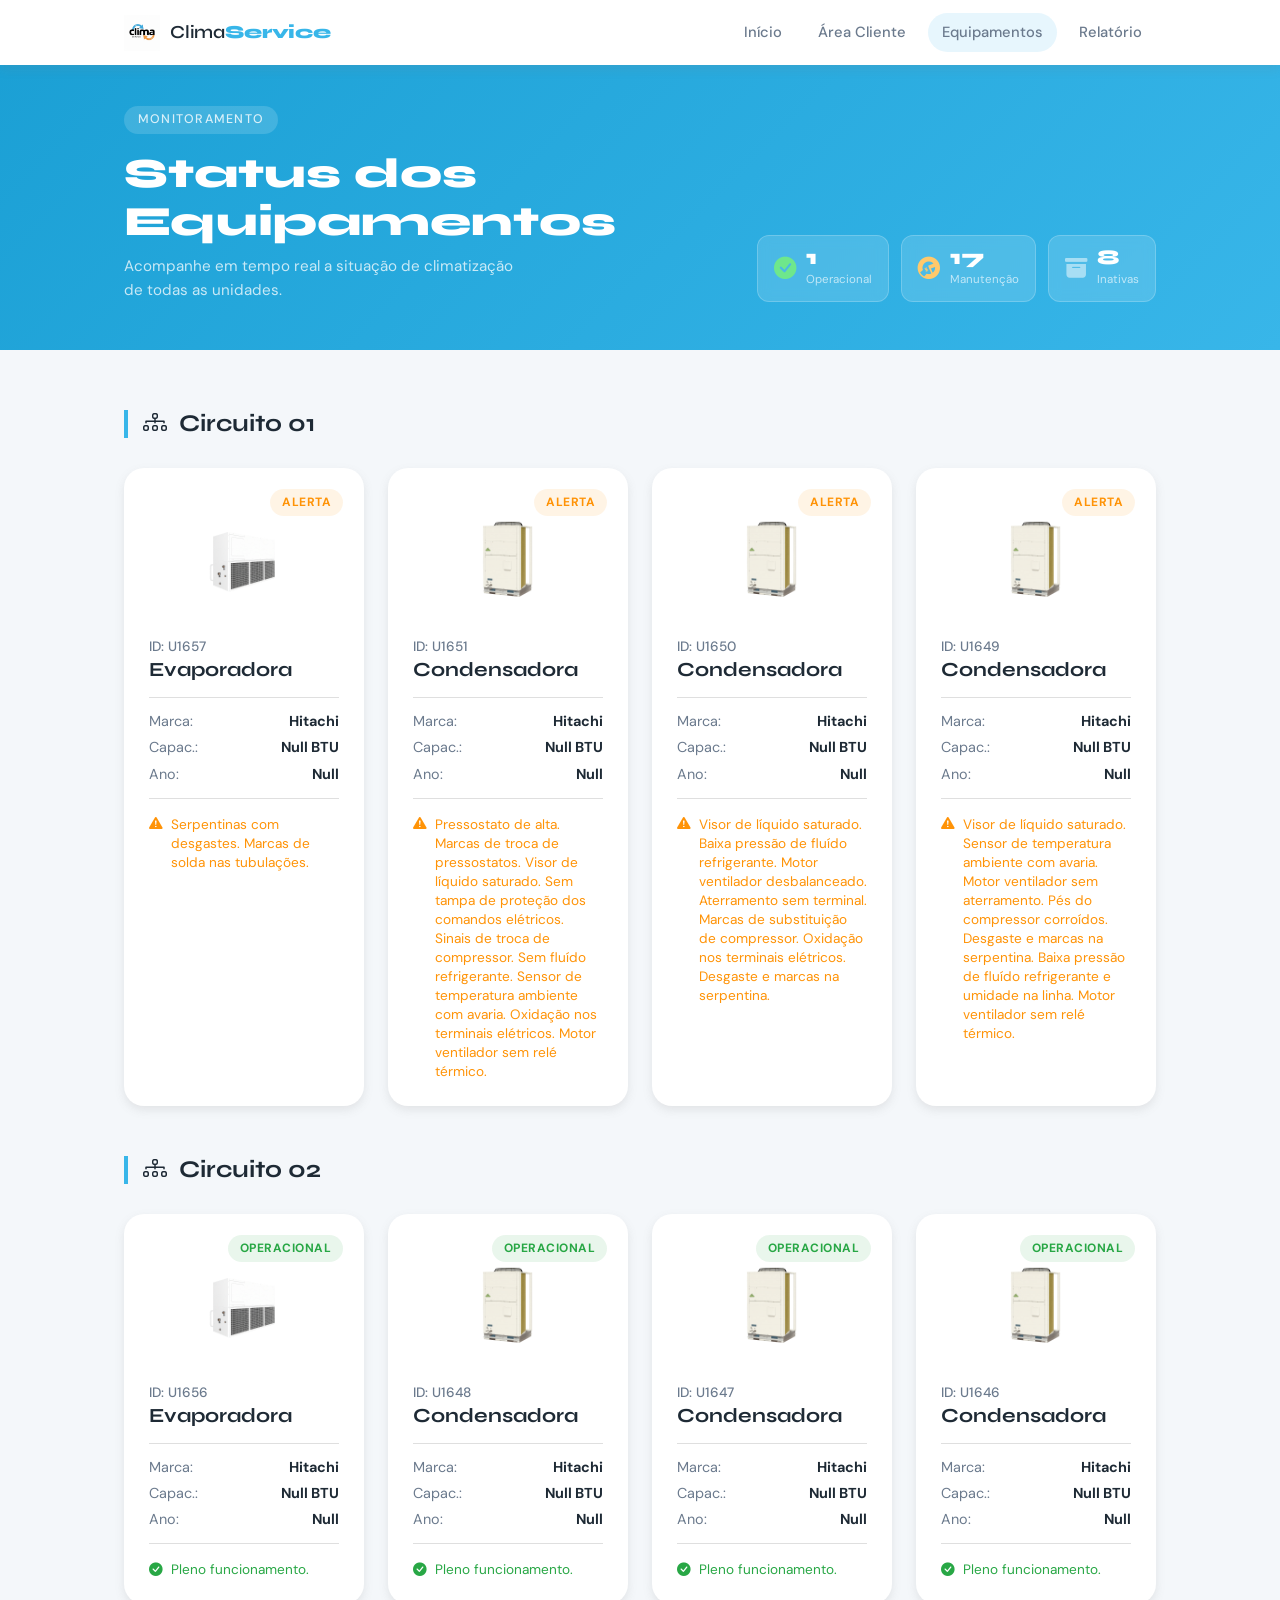
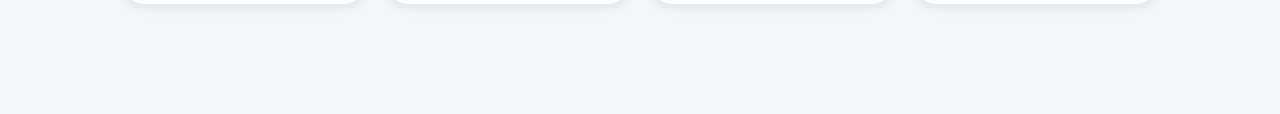
==== commit 49233c70: "Update pag-equip-130.html" ====
--- a/pag-equip-130.html
+++ b/pag-equip-130.html
@@ -79,92 +79,135 @@
     <div class="circuito-group">
       <h2 class="circuito-title"><i class="bi bi-diagram-3"></i> Circuito 01</h2>
       
-      <div class="equipamentos-grid">
-        
-        <!-- Card Evaporadora (Operacional) -->
-        <article class="card-equip status-ok">
-          <div class="card-badge badge-ok">Operacional</div>
+      <div class="equipamentos-grid">        
+        <!-- Card Evaporadora -->
+        <!-- status-ok, status-alerta, status-parado -->
+        <article class="card-equip status-alerta">
+          <!-- badge-ok, badge-alerta, badge-parado -->
+          <div class="card-badge badge-alerta">Alerta</div>
           <div class="equip-img-container">
             <img src="imagens/evap-001.png" alt="Evaporadora" class="equip-img">
           </div>
           <div class="equip-details">
             <div class="equip-main-info">
-              <span class="equip-id">ID: U1601</span>
+              <span class="equip-id">ID: U1657</span>
               <h3>Evaporadora</h3>
             </div>
             <div class="equip-specs">
               <div class="spec-item"><span>Marca:</span> <strong>Hitachi</strong></div>
-              <div class="spec-item"><span>Capac.:</span> <strong>60k BTU</strong></div>
-              <div class="spec-item"><span>Ano:</span> <strong>2020</strong></div>
-            </div>
-            <div class="equip-status-msg">
-              <i class="bi bi-check-circle-fill"></i> Tudo funcionando perfeitamente.
-            </div>
-          </div>
-        </article>
-
-        <!-- Card Condensadora (Atenção) -->
+              <div class="spec-item"><span>Capac.:</span> <strong>Null BTU</strong></div>
+              <div class="spec-item"><span>Ano:</span> <strong>Null</strong></div>
+            </div>
+            <div class="equip-status-msg">
+              <!-- <i class="bi bi-check-circle-fill"></i> -->
+              <!-- <i class="bi bi-exclamation-triangle-fill"></i> -->
+              <!-- <i class="bi bi-x-circle-fill"></i> -->
+              <i class="bi bi-exclamation-triangle-fill"></i> 
+                Serpentinas com desgastes.
+                Marcas de solda nas tubulações.
+            </div>
+          </div>
+        </article>
+
+        <!-- Card Condensadora-1 -->
+        <!-- status-ok, status-alerta, status-parado -->
         <article class="card-equip status-alerta">
-          <div class="card-badge badge-alerta">Atenção</div>
-          <div class="equip-img-container">
-            <img src="imagens/cond-005.png" alt="Condensadora" class="equip-img">
-          </div>
-          <div class="equip-details">
-            <div class="equip-main-info">
-              <span class="equip-id">ID: U1602</span>
-              <h3>Condensadora</h3>
-            </div>
-            <div class="equip-specs">
-              <div class="spec-item"><span>Marca:</span> <strong>Hitachi</strong></div>
-              <div class="spec-item"><span>Capac.:</span> <strong>60k BTU</strong></div>
-              <div class="spec-item"><span>Ano:</span> <strong>2020</strong></div>
-            </div>
-            <div class="equip-status-msg">
-              <i class="bi bi-exclamation-triangle-fill"></i> Verificação de fluido pendente.
-            </div>
-          </div>
-        </article>
-
-        <!-- Card Condensadora (Parado) -->
-        <article class="card-equip status-parado">
-          <div class="card-badge badge-parado">Parado</div>
-          <div class="equip-img-container">
-            <img src="imagens/cond-005.png" alt="Condensadora" class="equip-img">
-          </div>
-          <div class="equip-details">
-            <div class="equip-main-info">
-              <span class="equip-id">ID: U1603</span>
-              <h3>Condensadora</h3>
-            </div>
-            <div class="equip-specs">
-              <div class="spec-item"><span>Marca:</span> <strong>Hitachi</strong></div>
-              <div class="spec-item"><span>Capac.:</span> <strong>60k BTU</strong></div>
-              <div class="spec-item"><span>Ano:</span> <strong>2020</strong></div>
-            </div>
-            <div class="equip-status-msg">
-              <i class="bi bi-x-circle-fill"></i> Compressor danificado / Motor ventilador.
-            </div>
-          </div>
-        </article>
-
-        <!-- Card Condensadora (Parado) -->
-        <article class="card-equip status-parado">
-          <div class="card-badge badge-parado">Parado</div>
-          <div class="equip-img-container">
-            <img src="imagens/cond-005.png" alt="Condensadora" class="equip-img">
-          </div>
-          <div class="equip-details">
-            <div class="equip-main-info">
-              <span class="equip-id">ID: U1603</span>
-              <h3>Condensadora</h3>
-            </div>
-            <div class="equip-specs">
-              <div class="spec-item"><span>Marca:</span> <strong>Hitachi</strong></div>
-              <div class="spec-item"><span>Capac.:</span> <strong>60k BTU</strong></div>
-              <div class="spec-item"><span>Ano:</span> <strong>2020</strong></div>
-            </div>
-            <div class="equip-status-msg">
-              <i class="bi bi-x-circle-fill"></i> Compressor danificado / Motor ventilador.
+          <!-- badge-ok, badge-alerta, badge-parado -->
+          <div class="card-badge badge-alerta">Alerta</div>
+          <div class="equip-img-container">
+            <img src="imagens/cond-005.png" alt="Condensadora" class="equip-img">
+          </div>
+          <div class="equip-details">
+            <div class="equip-main-info">
+              <span class="equip-id">ID: U1651</span>
+              <h3>Condensadora</h3>
+            </div>
+            <div class="equip-specs">
+              <div class="spec-item"><span>Marca:</span> <strong>Hitachi</strong></div>
+              <div class="spec-item"><span>Capac.:</span> <strong>Null BTU</strong></div>
+              <div class="spec-item"><span>Ano:</span> <strong>Null</strong></div>
+            </div>
+            <div class="equip-status-msg">
+              <!-- <i class="bi bi-check-circle-fill"></i> -->
+              <!-- <i class="bi bi-exclamation-triangle-fill"></i> -->
+              <!-- <i class="bi bi-x-circle-fill"></i> -->
+              <i class="bi bi-exclamation-triangle-fill"></i>
+                Pressostato de alta. Marcas de troca de pressostatos.
+                Visor de líquido saturado.
+                Sem tampa de proteção dos comandos elétricos.
+                Sinais de troca de compressor.
+                Sem fluído refrigerante.
+                Sensor de temperatura ambiente com avaria.
+                Oxidação nos terminais elétricos.
+                Motor ventilador sem relé térmico.
+            </div>
+          </div>
+        </article>
+
+        <!-- Card Condensadora-2 -->
+        <!-- status-ok, status-alerta, status-parado -->
+        <article class="card-equip status-alerta">
+          <!-- badge-ok, badge-alerta, badge-parado -->
+          <div class="card-badge badge-alerta">Alerta</div>
+          <div class="equip-img-container">
+            <img src="imagens/cond-005.png" alt="Condensadora" class="equip-img">
+          </div>
+          <div class="equip-details">
+            <div class="equip-main-info">
+              <span class="equip-id">ID: U1650</span>
+              <h3>Condensadora</h3>
+            </div>
+            <div class="equip-specs">
+              <div class="spec-item"><span>Marca:</span> <strong>Hitachi</strong></div>
+              <div class="spec-item"><span>Capac.:</span> <strong>Null BTU</strong></div>
+              <div class="spec-item"><span>Ano:</span> <strong>Null</strong></div>
+            </div>
+            <div class="equip-status-msg">
+              <!-- <i class="bi bi-check-circle-fill"></i> -->
+              <!-- <i class="bi bi-exclamation-triangle-fill"></i> -->
+              <!-- <i class="bi bi-x-circle-fill"></i> -->
+              <i class="bi bi-exclamation-triangle-fill"></i>
+                Visor de líquido saturado.
+                Baixa pressão de fluído refrigerante.
+                Motor ventilador desbalanceado.
+                Aterramento sem terminal.
+                Marcas de substituição de compressor.
+                Oxidação nos terminais elétricos.
+                Desgaste e marcas na serpentina.
+            </div>
+          </div>
+        </article>
+
+        <!-- Card Condensadora-3 -->
+        <!-- status-ok, status-alerta, status-parado -->
+        <article class="card-equip status-alerta">
+          <!-- badge-ok, badge-alerta, badge-parado -->
+          <div class="card-badge badge-alerta">Alerta</div>
+          <div class="equip-img-container">
+            <img src="imagens/cond-005.png" alt="Condensadora" class="equip-img">
+          </div>
+          <div class="equip-details">
+            <div class="equip-main-info">
+              <span class="equip-id">ID: U1649</span>
+              <h3>Condensadora</h3>
+            </div>
+            <div class="equip-specs">
+              <div class="spec-item"><span>Marca:</span> <strong>Hitachi</strong></div>
+              <div class="spec-item"><span>Capac.:</span> <strong>Null BTU</strong></div>
+              <div class="spec-item"><span>Ano:</span> <strong>Null</strong></div>
+            </div>
+            <div class="equip-status-msg">
+              <!-- <i class="bi bi-check-circle-fill"></i> -->
+              <!-- <i class="bi bi-exclamation-triangle-fill"></i> -->
+              <!-- <i class="bi bi-x-circle-fill"></i> -->
+              <i class="bi bi-exclamation-triangle-fill"></i>
+                Visor de líquido saturado.
+                Sensor de temperatura ambiente com avaria.
+                Motor ventilador sem aterramento.
+                Pés do compressor corroídos.
+                Desgaste e marcas na serpentina.
+                Baixa pressão de fluído refrigerante e umidade na linha.
+                Motor ventilador sem relé térmico.
             </div>
           </div>
         </article>
@@ -176,92 +219,115 @@
     <div class="circuito-group">
       <h2 class="circuito-title"><i class="bi bi-diagram-3"></i> Circuito 02</h2>
       
-      <div class="equipamentos-grid">
-        
-        <!-- Card Evaporadora (Operacional) -->
+      <div class="equipamentos-grid">        
+        <!-- Card Evaporadora -->
+        <!-- status-ok, status-alerta, status-parado -->
         <article class="card-equip status-ok">
+          <!-- badge-ok, badge-alerta, badge-parado -->
           <div class="card-badge badge-ok">Operacional</div>
           <div class="equip-img-container">
             <img src="imagens/evap-001.png" alt="Evaporadora" class="equip-img">
           </div>
           <div class="equip-details">
             <div class="equip-main-info">
-              <span class="equip-id">ID: U1601</span>
+              <span class="equip-id">ID: U1656</span>
               <h3>Evaporadora</h3>
             </div>
             <div class="equip-specs">
               <div class="spec-item"><span>Marca:</span> <strong>Hitachi</strong></div>
-              <div class="spec-item"><span>Capac.:</span> <strong>60k BTU</strong></div>
-              <div class="spec-item"><span>Ano:</span> <strong>2020</strong></div>
-            </div>
-            <div class="equip-status-msg">
-              <i class="bi bi-check-circle-fill"></i> Tudo funcionando perfeitamente.
-            </div>
-          </div>
-        </article>
-
-        <!-- Card Condensadora (Atenção) -->
-        <article class="card-equip status-alerta">
-          <div class="card-badge badge-alerta">Atenção</div>
-          <div class="equip-img-container">
-            <img src="imagens/cond-005.png" alt="Condensadora" class="equip-img">
-          </div>
-          <div class="equip-details">
-            <div class="equip-main-info">
-              <span class="equip-id">ID: U1602</span>
-              <h3>Condensadora</h3>
-            </div>
-            <div class="equip-specs">
-              <div class="spec-item"><span>Marca:</span> <strong>Hitachi</strong></div>
-              <div class="spec-item"><span>Capac.:</span> <strong>60k BTU</strong></div>
-              <div class="spec-item"><span>Ano:</span> <strong>2020</strong></div>
-            </div>
-            <div class="equip-status-msg">
-              <i class="bi bi-exclamation-triangle-fill"></i> Verificação de fluido pendente.
-            </div>
-          </div>
-        </article>
-
-        <!-- Card Condensadora (Parado) -->
-        <article class="card-equip status-parado">
-          <div class="card-badge badge-parado">Parado</div>
-          <div class="equip-img-container">
-            <img src="imagens/cond-005.png" alt="Condensadora" class="equip-img">
-          </div>
-          <div class="equip-details">
-            <div class="equip-main-info">
-              <span class="equip-id">ID: U1603</span>
-              <h3>Condensadora</h3>
-            </div>
-            <div class="equip-specs">
-              <div class="spec-item"><span>Marca:</span> <strong>Hitachi</strong></div>
-              <div class="spec-item"><span>Capac.:</span> <strong>60k BTU</strong></div>
-              <div class="spec-item"><span>Ano:</span> <strong>2020</strong></div>
-            </div>
-            <div class="equip-status-msg">
-              <i class="bi bi-x-circle-fill"></i> Compressor danificado / Motor ventilador.
-            </div>
-          </div>
-        </article>
-
-        <!-- Card Condensadora (Parado) -->
-        <article class="card-equip status-parado">
-          <div class="card-badge badge-parado">Parado</div>
-          <div class="equip-img-container">
-            <img src="imagens/cond-005.png" alt="Condensadora" class="equip-img">
-          </div>
-          <div class="equip-details">
-            <div class="equip-main-info">
-              <span class="equip-id">ID: U1603</span>
-              <h3>Condensadora</h3>
-            </div>
-            <div class="equip-specs">
-              <div class="spec-item"><span>Marca:</span> <strong>Hitachi</strong></div>
-              <div class="spec-item"><span>Capac.:</span> <strong>60k BTU</strong></div>
-              <div class="spec-item"><span>Ano:</span> <strong>2020</strong></div>
-            </div>
-            <div class="equip-status-msg">
-              <i class="bi bi-x-circle-fill"></i> Compressor danificado / Motor ventilador.
+              <div class="spec-item"><span>Capac.:</span> <strong>Null BTU</strong></div>
+              <div class="spec-item"><span>Ano:</span> <strong>Null</strong></div>
+            </div>
+            <div class="equip-status-msg">
+              <!-- <i class="bi bi-check-circle-fill"></i> -->
+              <!-- <i class="bi bi-exclamation-triangle-fill"></i> -->
+              <!-- <i class="bi bi-x-circle-fill"></i> -->
+              <i class="bi bi-check-circle-fill"></i>
+                Pleno funcionamento.
+            </div>
+          </div>
+        </article>
+
+        <!-- Card Condensadora-1 -->
+        <!-- status-ok, status-alerta, status-parado -->
+        <article class="card-equip status-ok">
+          <!-- badge-ok, badge-alerta, badge-parado -->
+          <div class="card-badge badge-ok">Operacional</div>
+          <div class="equip-img-container">
+            <img src="imagens/cond-005.png" alt="Condensadora" class="equip-img">
+          </div>
+          <div class="equip-details">
+            <div class="equip-main-info">
+              <span class="equip-id">ID: U1648</span>
+              <h3>Condensadora</h3>
+            </div>
+            <div class="equip-specs">
+              <div class="spec-item"><span>Marca:</span> <strong>Hitachi</strong></div>
+              <div class="spec-item"><span>Capac.:</span> <strong>Null BTU</strong></div>
+              <div class="spec-item"><span>Ano:</span> <strong>Null</strong></div>
+            </div>
+            <div class="equip-status-msg">
+              <!-- <i class="bi bi-check-circle-fill"></i> -->
+              <!-- <i class="bi bi-exclamation-triangle-fill"></i> -->
+              <!-- <i class="bi bi-x-circle-fill"></i> -->
+              <i class="bi bi-check-circle-fill"></i>
+                Pleno funcionamento.
+            </div>
+          </div>
+        </article>
+
+        <!-- Card Condensadora-2 -->
+        <!-- status-ok, status-alerta, status-parado -->
+        <article class="card-equip status-ok">
+          <!-- badge-ok, badge-alerta, badge-parado -->
+          <div class="card-badge badge-ok">Operacional</div>
+          <div class="equip-img-container">
+            <img src="imagens/cond-005.png" alt="Condensadora" class="equip-img">
+          </div>
+          <div class="equip-details">
+            <div class="equip-main-info">
+              <span class="equip-id">ID: U1647</span>
+              <h3>Condensadora</h3>
+            </div>
+            <div class="equip-specs">
+              <div class="spec-item"><span>Marca:</span> <strong>Hitachi</strong></div>
+              <div class="spec-item"><span>Capac.:</span> <strong>Null BTU</strong></div>
+              <div class="spec-item"><span>Ano:</span> <strong>Null</strong></div>
+            </div>
+            <div class="equip-status-msg">
+              <!-- <i class="bi bi-check-circle-fill"></i> -->
+              <!-- <i class="bi bi-exclamation-triangle-fill"></i> -->
+              <!-- <i class="bi bi-x-circle-fill"></i> -->
+              <i class="bi bi-check-circle-fill"></i>
+                Pleno funcionamento.
+            </div>
+          </div>
+        </article>
+
+        <!-- Card Condensadora-3 -->
+        <!-- status-ok, status-alerta, status-parado -->
+        <article class="card-equip status-ok">
+          <!-- badge-ok, badge-alerta, badge-parado -->
+          <div class="card-badge badge-ok">Operacional</div>
+          <div class="equip-img-container">
+            <img src="imagens/cond-005.png" alt="Condensadora" class="equip-img">
+          </div>
+          <div class="equip-details">
+            <div class="equip-main-info">
+              <span class="equip-id">ID: U1646</span>
+              <h3>Condensadora</h3>
+            </div>
+            <div class="equip-specs">
+              <div class="spec-item"><span>Marca:</span> <strong>Hitachi</strong></div>
+              <div class="spec-item"><span>Capac.:</span> <strong>Null BTU</strong></div>
+              <div class="spec-item"><span>Ano:</span> <strong>Null</strong></div>
+            </div>
+            <div class="equip-status-msg">
+              <!-- <i class="bi bi-check-circle-fill"></i> -->
+              <!-- <i class="bi bi-exclamation-triangle-fill"></i> -->
+              <!-- <i class="bi bi-x-circle-fill"></i> -->
+              <i class="bi bi-check-circle-fill"></i>
+                Pleno funcionamento.
             </div>
           </div>
         </article>
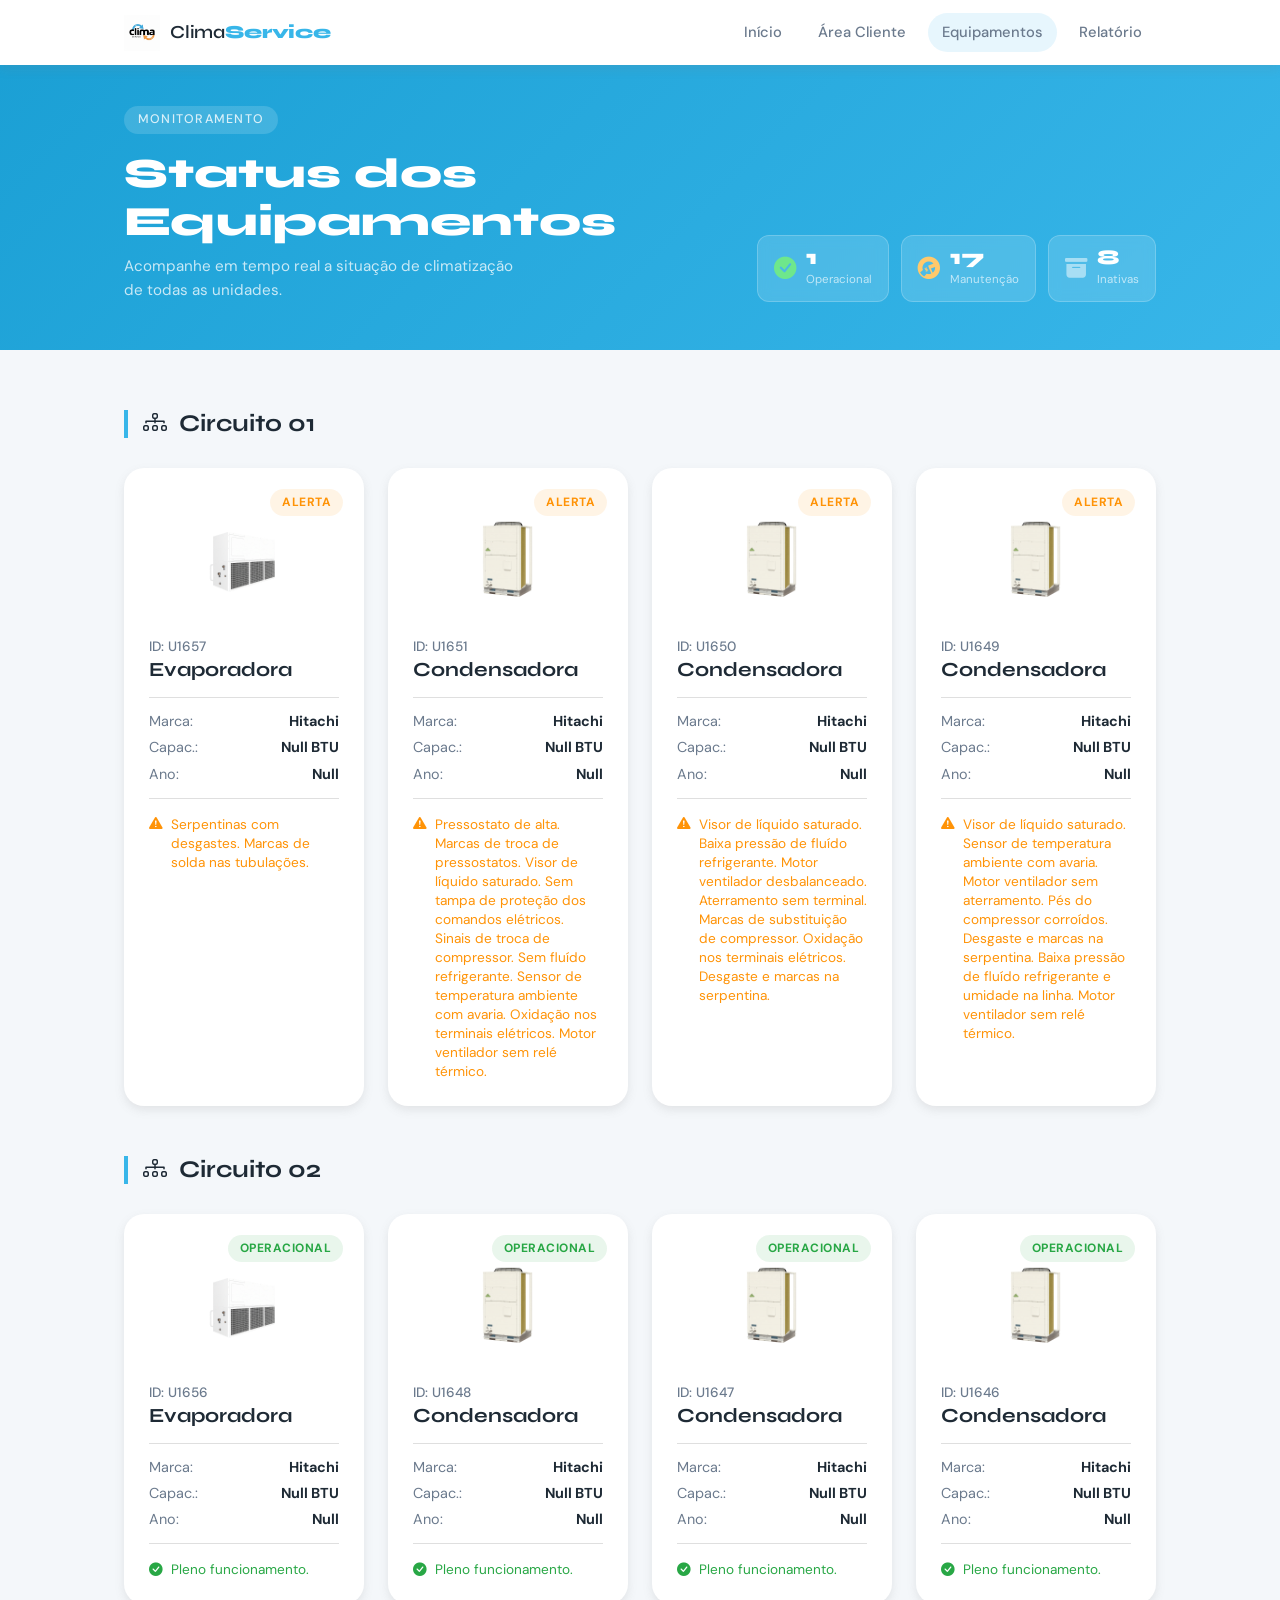
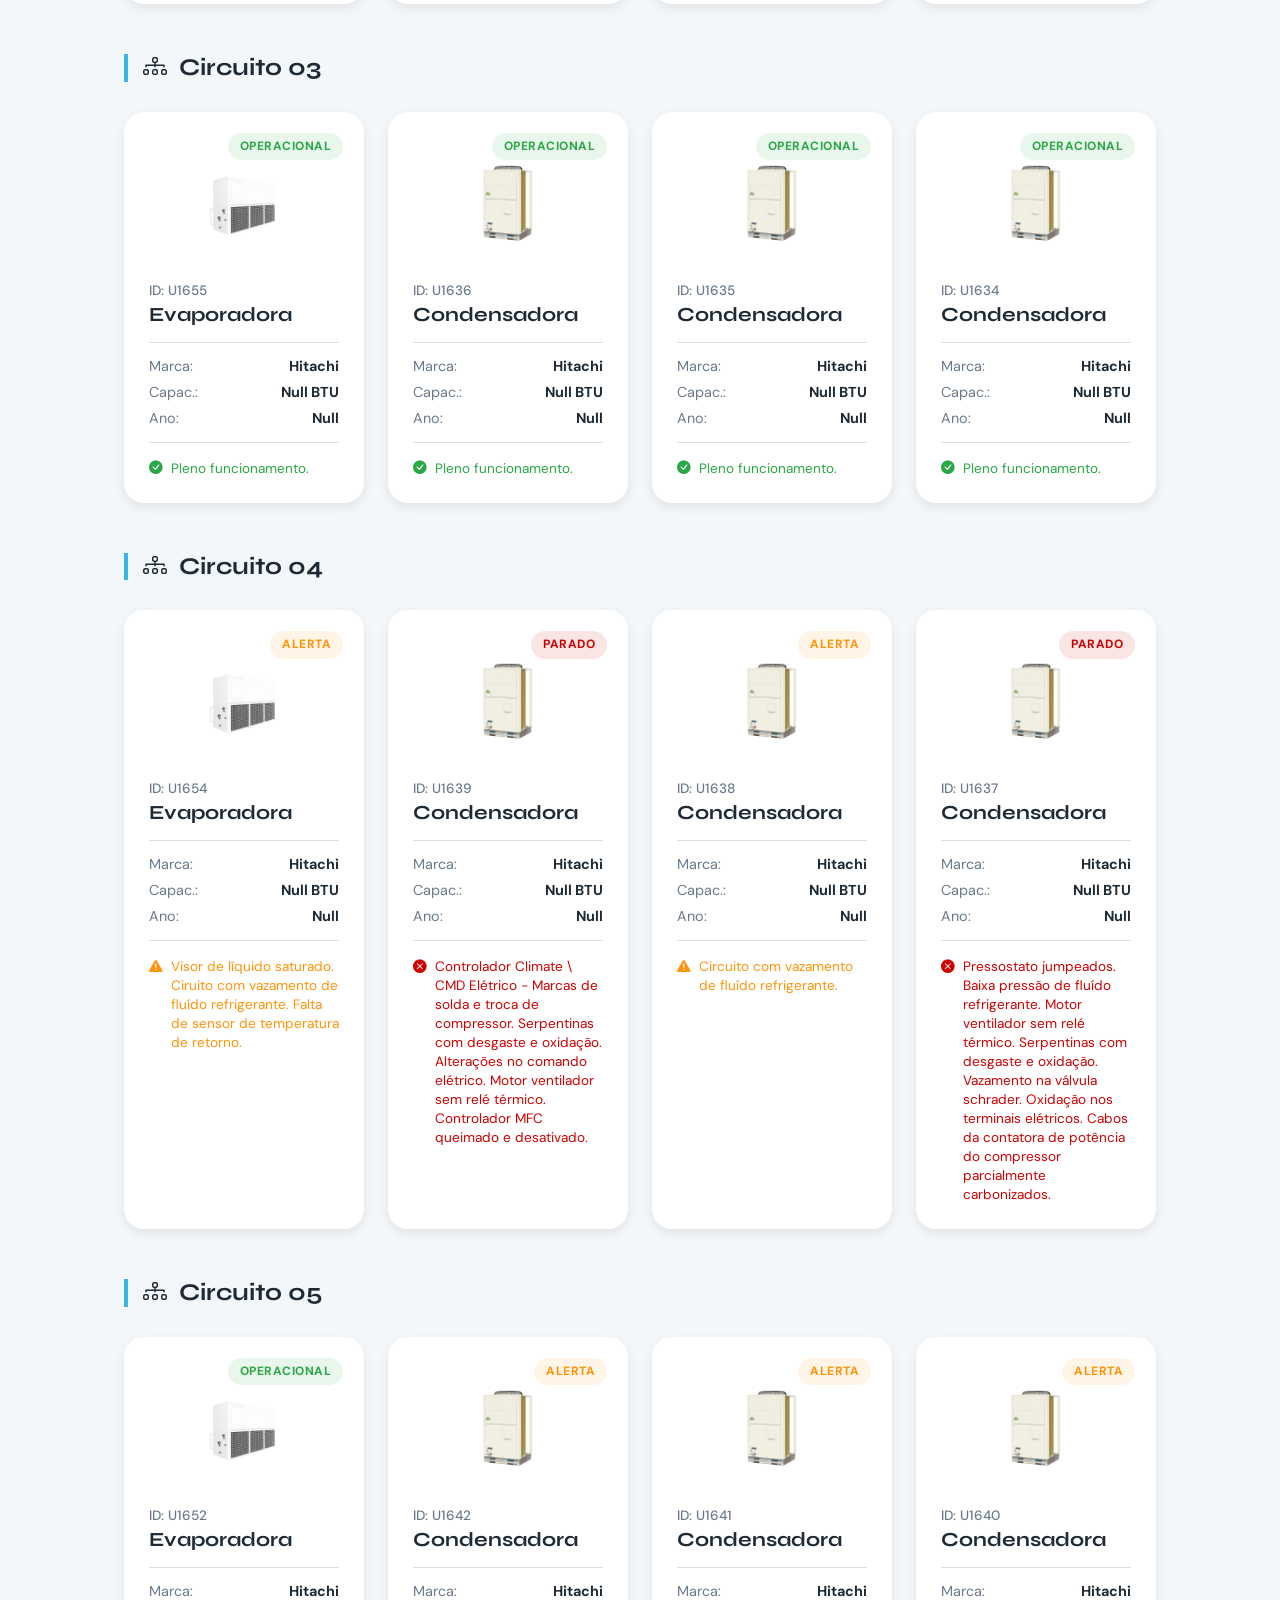
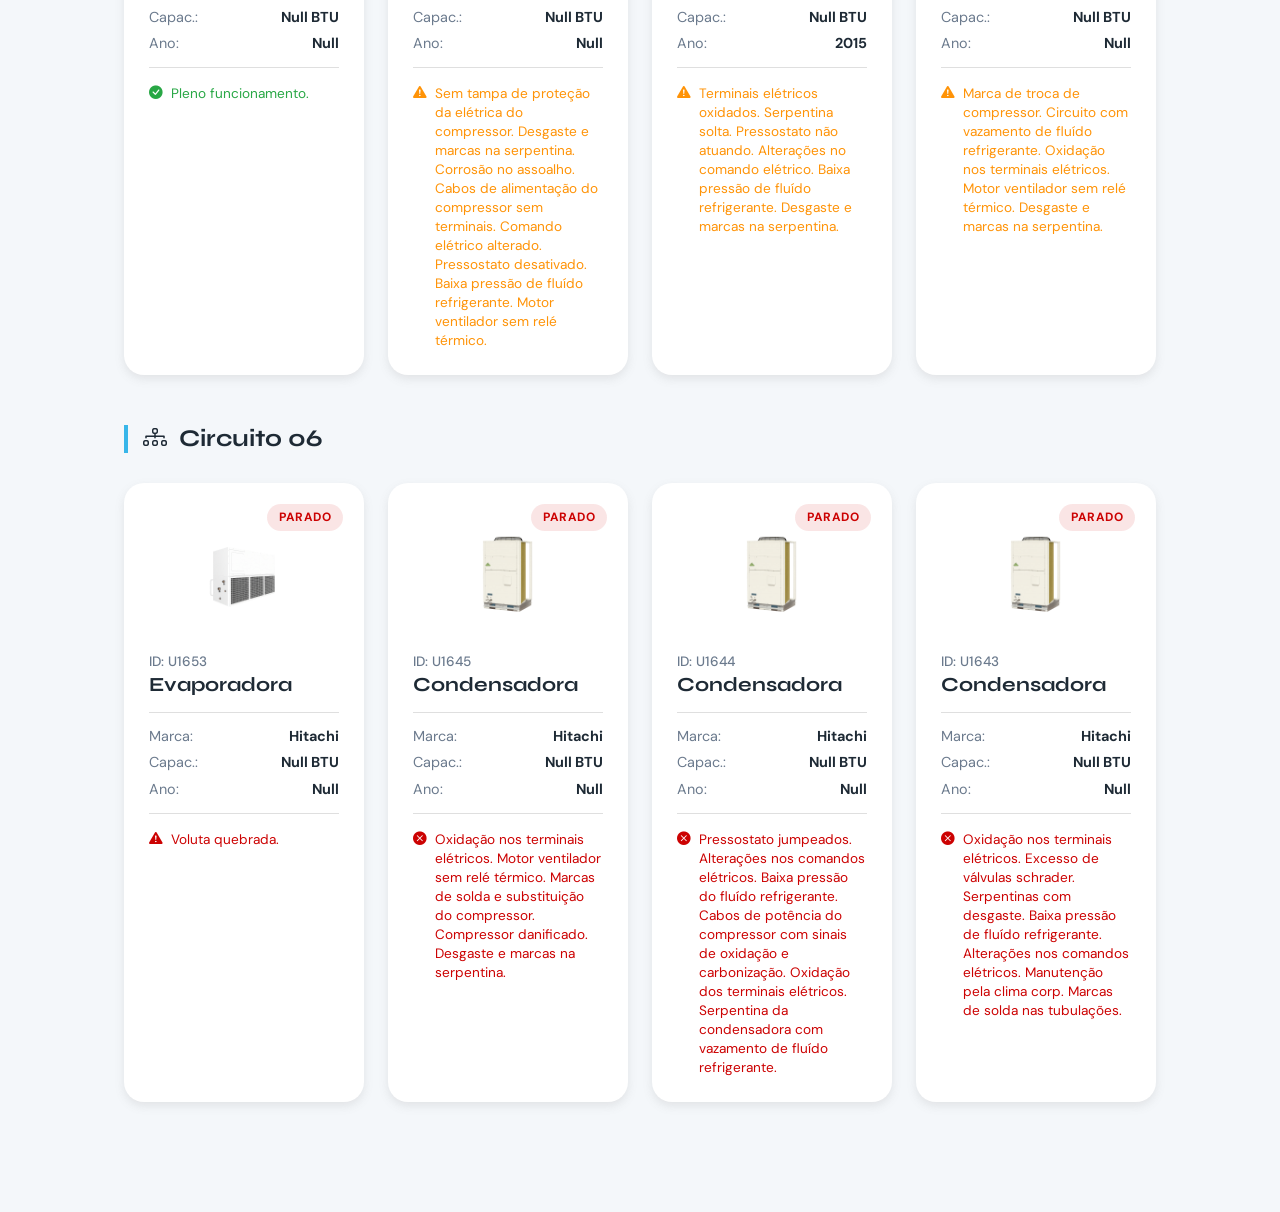
==== commit bb96ec02: "Update pag-equip-130.html" ====
--- a/pag-equip-130.html
+++ b/pag-equip-130.html
@@ -335,39 +335,534 @@
       </div>
     </div>
 
+    <!-- Circuito 3 -->
+    <div class="circuito-group">
+      <h2 class="circuito-title"><i class="bi bi-diagram-3"></i> Circuito 03</h2>
+      
+      <div class="equipamentos-grid">        
+        <!-- Card Evaporadora -->
+        <!-- status-ok, status-alerta, status-parado -->
+        <article class="card-equip status-ok">
+          <!-- badge-ok, badge-alerta, badge-parado -->
+          <div class="card-badge badge-ok">Operacional</div>
+          <div class="equip-img-container">
+            <img src="imagens/evap-001.png" alt="Evaporadora" class="equip-img">
+          </div>
+          <div class="equip-details">
+            <div class="equip-main-info">
+              <span class="equip-id">ID: U1655</span>
+              <h3>Evaporadora</h3>
+            </div>
+            <div class="equip-specs">
+              <div class="spec-item"><span>Marca:</span> <strong>Hitachi</strong></div>
+              <div class="spec-item"><span>Capac.:</span> <strong>Null BTU</strong></div>
+              <div class="spec-item"><span>Ano:</span> <strong>Null</strong></div>
+            </div>
+            <div class="equip-status-msg">
+              <!-- <i class="bi bi-check-circle-fill"></i> -->
+              <!-- <i class="bi bi-exclamation-triangle-fill"></i> -->
+              <!-- <i class="bi bi-x-circle-fill"></i> -->
+              <i class="bi bi-check-circle-fill"></i>
+                Pleno funcionamento.
+            </div>
+          </div>
+        </article>
+
+        <!-- Card Condensadora-1 -->
+        <!-- status-ok, status-alerta, status-parado -->
+        <article class="card-equip status-ok">
+          <!-- badge-ok, badge-alerta, badge-parado -->
+          <div class="card-badge badge-ok">Operacional</div>
+          <div class="equip-img-container">
+            <img src="imagens/cond-005.png" alt="Condensadora" class="equip-img">
+          </div>
+          <div class="equip-details">
+            <div class="equip-main-info">
+              <span class="equip-id">ID: U1636</span>
+              <h3>Condensadora</h3>
+            </div>
+            <div class="equip-specs">
+              <div class="spec-item"><span>Marca:</span> <strong>Hitachi</strong></div>
+              <div class="spec-item"><span>Capac.:</span> <strong>Null BTU</strong></div>
+              <div class="spec-item"><span>Ano:</span> <strong>Null</strong></div>
+            </div>
+            <div class="equip-status-msg">
+              <!-- <i class="bi bi-check-circle-fill"></i> -->
+              <!-- <i class="bi bi-exclamation-triangle-fill"></i> -->
+              <!-- <i class="bi bi-x-circle-fill"></i> -->
+              <i class="bi bi-check-circle-fill"></i>
+                Pleno funcionamento.
+            </div>
+          </div>
+        </article>
+
+        <!-- Card Condensadora-2 -->
+        <!-- status-ok, status-alerta, status-parado -->
+        <article class="card-equip status-ok">
+          <!-- badge-ok, badge-alerta, badge-parado -->
+          <div class="card-badge badge-ok">Operacional</div>
+          <div class="equip-img-container">
+            <img src="imagens/cond-005.png" alt="Condensadora" class="equip-img">
+          </div>
+          <div class="equip-details">
+            <div class="equip-main-info">
+              <span class="equip-id">ID: U1635</span>
+              <h3>Condensadora</h3>
+            </div>
+            <div class="equip-specs">
+              <div class="spec-item"><span>Marca:</span> <strong>Hitachi</strong></div>
+              <div class="spec-item"><span>Capac.:</span> <strong>Null BTU</strong></div>
+              <div class="spec-item"><span>Ano:</span> <strong>Null</strong></div>
+            </div>
+            <div class="equip-status-msg">
+              <!-- <i class="bi bi-check-circle-fill"></i> -->
+              <!-- <i class="bi bi-exclamation-triangle-fill"></i> -->
+              <!-- <i class="bi bi-x-circle-fill"></i> -->
+              <i class="bi bi-check-circle-fill"></i>
+                Pleno funcionamento.
+            </div>
+          </div>
+        </article>
+
+        <!-- Card Condensadora-3 -->
+        <!-- status-ok, status-alerta, status-parado -->
+        <article class="card-equip status-ok">
+          <!-- badge-ok, badge-alerta, badge-parado -->
+          <div class="card-badge badge-ok">Operacional</div>
+          <div class="equip-img-container">
+            <img src="imagens/cond-005.png" alt="Condensadora" class="equip-img">
+          </div>
+          <div class="equip-details">
+            <div class="equip-main-info">
+              <span class="equip-id">ID: U1634</span>
+              <h3>Condensadora</h3>
+            </div>
+            <div class="equip-specs">
+              <div class="spec-item"><span>Marca:</span> <strong>Hitachi</strong></div>
+              <div class="spec-item"><span>Capac.:</span> <strong>Null BTU</strong></div>
+              <div class="spec-item"><span>Ano:</span> <strong>Null</strong></div>
+            </div>
+            <div class="equip-status-msg">
+              <!-- <i class="bi bi-check-circle-fill"></i> -->
+              <!-- <i class="bi bi-exclamation-triangle-fill"></i> -->
+              <!-- <i class="bi bi-x-circle-fill"></i> -->
+              <i class="bi bi-check-circle-fill"></i>
+                Pleno funcionamento.
+            </div>
+          </div>
+        </article>
+
+      </div>
+    </div>
+
+    <!-- Circuito 4 -->
+    <div class="circuito-group">
+      <h2 class="circuito-title"><i class="bi bi-diagram-3"></i> Circuito 04</h2>
+      
+      <div class="equipamentos-grid">        
+        <!-- Card Evaporadora -->
+        <!-- status-ok, status-alerta, status-parado -->
+        <article class="card-equip status-alerta">
+          <!-- badge-ok, badge-alerta, badge-parado -->
+          <div class="card-badge badge-alerta">Alerta</div>
+          <div class="equip-img-container">
+            <img src="imagens/evap-001.png" alt="Evaporadora" class="equip-img">
+          </div>
+          <div class="equip-details">
+            <div class="equip-main-info">
+              <span class="equip-id">ID: U1654</span>
+              <h3>Evaporadora</h3>
+            </div>
+            <div class="equip-specs">
+              <div class="spec-item"><span>Marca:</span> <strong>Hitachi</strong></div>
+              <div class="spec-item"><span>Capac.:</span> <strong>Null BTU</strong></div>
+              <div class="spec-item"><span>Ano:</span> <strong>Null</strong></div>
+            </div>
+            <div class="equip-status-msg">
+              <!-- <i class="bi bi-check-circle-fill"></i> -->
+              <!-- <i class="bi bi-exclamation-triangle-fill"></i> -->
+              <!-- <i class="bi bi-x-circle-fill"></i> -->
+              <i class="bi bi-exclamation-triangle-fill"></i> 
+                Visor de líquido saturado.
+                Ciruito com vazamento de fluído refrigerante.
+                Falta de sensor de temperatura de retorno.
+            </div>
+          </div>
+        </article>
+
+        <!-- Card Condensadora-1 -->
+        <!-- status-ok, status-alerta, status-parado -->
+        <article class="card-equip status-parado">
+          <!-- badge-ok, badge-alerta, badge-parado -->
+          <div class="card-badge badge-parado">Parado</div>
+          <div class="equip-img-container">
+            <img src="imagens/cond-005.png" alt="Condensadora" class="equip-img">
+          </div>
+          <div class="equip-details">
+            <div class="equip-main-info">
+              <span class="equip-id">ID: U1639</span>
+              <h3>Condensadora</h3>
+            </div>
+            <div class="equip-specs">
+              <div class="spec-item"><span>Marca:</span> <strong>Hitachi</strong></div>
+              <div class="spec-item"><span>Capac.:</span> <strong>Null BTU</strong></div>
+              <div class="spec-item"><span>Ano:</span> <strong>Null</strong></div>
+            </div>
+            <div class="equip-status-msg">
+              <!-- <i class="bi bi-check-circle-fill"></i> -->
+              <!-- <i class="bi bi-exclamation-triangle-fill"></i> -->
+              <!-- <i class="bi bi-x-circle-fill"></i> -->
+              <i class="bi bi-x-circle-fill"></i>
+                Controlador Climate \ CMD Elétrico - Marcas de solda e troca de compressor.
+                Serpentinas com desgaste e oxidação.
+                Alterações no comando elétrico.
+                Motor ventilador sem relé térmico.
+                Controlador MFC queimado e desativado.
+            </div>
+          </div>
+        </article>
+
+        <!-- Card Condensadora-2 -->
+        <!-- status-ok, status-alerta, status-parado -->
+        <article class="card-equip status-alerta">
+          <!-- badge-ok, badge-alerta, badge-parado -->
+          <div class="card-badge badge-alerta">Alerta</div>
+          <div class="equip-img-container">
+            <img src="imagens/cond-005.png" alt="Condensadora" class="equip-img">
+          </div>
+          <div class="equip-details">
+            <div class="equip-main-info">
+              <span class="equip-id">ID: U1638</span>
+              <h3>Condensadora</h3>
+            </div>
+            <div class="equip-specs">
+              <div class="spec-item"><span>Marca:</span> <strong>Hitachi</strong></div>
+              <div class="spec-item"><span>Capac.:</span> <strong>Null BTU</strong></div>
+              <div class="spec-item"><span>Ano:</span> <strong>Null</strong></div>
+            </div>
+            <div class="equip-status-msg">
+              <!-- <i class="bi bi-check-circle-fill"></i> -->
+              <!-- <i class="bi bi-exclamation-triangle-fill"></i> -->
+              <!-- <i class="bi bi-x-circle-fill"></i> -->
+              <i class="bi bi-exclamation-triangle-fill"></i>
+                Circuito com vazamento de fluído refrigerante.
+            </div>
+          </div>
+        </article>
+
+        <!-- Card Condensadora-3 -->
+        <!-- status-ok, status-alerta, status-parado -->
+        <article class="card-equip status-parado">
+          <!-- badge-ok, badge-alerta, badge-parado -->
+          <div class="card-badge badge-parado">Parado</div>
+          <div class="equip-img-container">
+            <img src="imagens/cond-005.png" alt="Condensadora" class="equip-img">
+          </div>
+          <div class="equip-details">
+            <div class="equip-main-info">
+              <span class="equip-id">ID: U1637</span>
+              <h3>Condensadora</h3>
+            </div>
+            <div class="equip-specs">
+              <div class="spec-item"><span>Marca:</span> <strong>Hitachi</strong></div>
+              <div class="spec-item"><span>Capac.:</span> <strong>Null BTU</strong></div>
+              <div class="spec-item"><span>Ano:</span> <strong>Null</strong></div>
+            </div>
+            <div class="equip-status-msg">
+              <!-- <i class="bi bi-check-circle-fill"></i> -->
+              <!-- <i class="bi bi-exclamation-triangle-fill"></i> -->
+              <!-- <i class="bi bi-x-circle-fill"></i> -->
+              <i class="bi bi-x-circle-fill"></i>
+                Pressostato jumpeados.
+                Baixa pressão de fluído refrigerante.
+                Motor ventilador sem relé térmico.
+                Serpentinas com desgaste e oxidação.
+                Vazamento na válvula schrader.
+                Oxidação nos terminais elétricos.
+                Cabos da contatora de potência do compressor parcialmente carbonizados.
+            </div>
+          </div>
+        </article>
+
+      </div>
+    </div>
+    
+    <!-- Circuito 5 -->
+    <div class="circuito-group">
+      <h2 class="circuito-title"><i class="bi bi-diagram-3"></i> Circuito 05</h2>
+      
+      <div class="equipamentos-grid">        
+        <!-- Card Evaporadora -->
+        <!-- status-ok, status-alerta, status-parado -->
+        <article class="card-equip status-ok">
+          <!-- badge-ok, badge-alerta, badge-parado -->
+          <div class="card-badge badge-ok">Operacional</div>
+          <div class="equip-img-container">
+            <img src="imagens/evap-001.png" alt="Evaporadora" class="equip-img">
+          </div>
+          <div class="equip-details">
+            <div class="equip-main-info">
+              <span class="equip-id">ID: U1652</span>
+              <h3>Evaporadora</h3>
+            </div>
+            <div class="equip-specs">
+              <div class="spec-item"><span>Marca:</span> <strong>Hitachi</strong></div>
+              <div class="spec-item"><span>Capac.:</span> <strong>Null BTU</strong></div>
+              <div class="spec-item"><span>Ano:</span> <strong>Null</strong></div>
+            </div>
+            <div class="equip-status-msg">
+              <!-- <i class="bi bi-check-circle-fill"></i> -->
+              <!-- <i class="bi bi-exclamation-triangle-fill"></i> -->
+              <!-- <i class="bi bi-x-circle-fill"></i> -->
+              <i class="bi bi-check-circle-fill"></i> 
+                Pleno funcionamento.
+            </div>
+          </div>
+        </article>
+
+        <!-- Card Condensadora-1 -->
+        <!-- status-ok, status-alerta, status-parado -->
+        <article class="card-equip status-alerta">
+          <!-- badge-ok, badge-alerta, badge-parado -->
+          <div class="card-badge badge-alerta">Alerta</div>
+          <div class="equip-img-container">
+            <img src="imagens/cond-005.png" alt="Condensadora" class="equip-img">
+          </div>
+          <div class="equip-details">
+            <div class="equip-main-info">
+              <span class="equip-id">ID: U1642</span>
+              <h3>Condensadora</h3>
+            </div>
+            <div class="equip-specs">
+              <div class="spec-item"><span>Marca:</span> <strong>Hitachi</strong></div>
+              <div class="spec-item"><span>Capac.:</span> <strong>Null BTU</strong></div>
+              <div class="spec-item"><span>Ano:</span> <strong>Null</strong></div>
+            </div>
+            <div class="equip-status-msg">
+              <!-- <i class="bi bi-check-circle-fill"></i> -->
+              <!-- <i class="bi bi-exclamation-triangle-fill"></i> -->
+              <!-- <i class="bi bi-x-circle-fill"></i> -->
+              <i class="bi bi-exclamation-triangle-fill"></i>
+                Sem tampa de proteção da elétrica do compressor.
+                Desgaste e marcas na serpentina.
+                Corrosão no assoalho.
+                Cabos de alimentação do compressor sem terminais.
+                Comando elétrico alterado.
+                Pressostato desativado.
+                Baixa pressão de fluído refrigerante.
+                Motor ventilador sem relé térmico.
+            </div>
+          </div>
+        </article>
+
+        <!-- Card Condensadora-2 -->
+        <!-- status-ok, status-alerta, status-parado -->
+        <article class="card-equip status-alerta">
+          <!-- badge-ok, badge-alerta, badge-parado -->
+          <div class="card-badge badge-alerta">Alerta</div>
+          <div class="equip-img-container">
+            <img src="imagens/cond-005.png" alt="Condensadora" class="equip-img">
+          </div>
+          <div class="equip-details">
+            <div class="equip-main-info">
+              <span class="equip-id">ID: U1641</span>
+              <h3>Condensadora</h3>
+            </div>
+            <div class="equip-specs">
+              <div class="spec-item"><span>Marca:</span> <strong>Hitachi</strong></div>
+              <div class="spec-item"><span>Capac.:</span> <strong>Null BTU</strong></div>
+              <div class="spec-item"><span>Ano:</span> <strong>2015</strong></div>
+            </div>
+            <div class="equip-status-msg">
+              <!-- <i class="bi bi-check-circle-fill"></i> -->
+              <!-- <i class="bi bi-exclamation-triangle-fill"></i> -->
+              <!-- <i class="bi bi-x-circle-fill"></i> -->
+              <i class="bi bi-exclamation-triangle-fill"></i>
+                Terminais elétricos oxidados.
+                Serpentina solta.
+                Pressostato não atuando.
+                Alterações no comando elétrico.
+                Baixa pressão de fluído refrigerante.
+                Desgaste e marcas na serpentina.
+            </div>
+          </div>
+        </article>
+
+        <!-- Card Condensadora-3 -->
+        <!-- status-ok, status-alerta, status-parado -->
+        <article class="card-equip status-alerta">
+          <!-- badge-ok, badge-alerta, badge-parado -->
+          <div class="card-badge badge-alerta">Alerta</div>
+          <div class="equip-img-container">
+            <img src="imagens/cond-005.png" alt="Condensadora" class="equip-img">
+          </div>
+          <div class="equip-details">
+            <div class="equip-main-info">
+              <span class="equip-id">ID: U1640</span>
+              <h3>Condensadora</h3>
+            </div>
+            <div class="equip-specs">
+              <div class="spec-item"><span>Marca:</span> <strong>Hitachi</strong></div>
+              <div class="spec-item"><span>Capac.:</span> <strong>Null BTU</strong></div>
+              <div class="spec-item"><span>Ano:</span> <strong>Null</strong></div>
+            </div>
+            <div class="equip-status-msg">
+              <!-- <i class="bi bi-check-circle-fill"></i> -->
+              <!-- <i class="bi bi-exclamation-triangle-fill"></i> -->
+              <!-- <i class="bi bi-x-circle-fill"></i> -->
+              <i class="bi bi-exclamation-triangle-fill"></i>
+                Marca de troca de compressor.
+                Circuito com vazamento de fluído refrigerante.
+                Oxidação nos terminais elétricos.
+                Motor ventilador sem relé térmico.
+                Desgaste e marcas na serpentina.
+            </div>
+          </div>
+        </article>
+
+      </div>
+    </div>
+
+    <!-- Circuito 6 -->
+    <div class="circuito-group">
+      <h2 class="circuito-title"><i class="bi bi-diagram-3"></i> Circuito 06</h2>
+      
+      <div class="equipamentos-grid">        
+        <!-- Card Evaporadora -->
+        <!-- status-ok, status-alerta, status-parado -->
+        <article class="card-equip status-parado">
+          <!-- badge-ok, badge-alerta, badge-parado -->
+          <div class="card-badge badge-parado">Parado</div>
+          <div class="equip-img-container">
+            <img src="imagens/evap-001.png" alt="Evaporadora" class="equip-img">
+          </div>
+          <div class="equip-details">
+            <div class="equip-main-info">
+              <span class="equip-id">ID: U1653</span>
+              <h3>Evaporadora</h3>
+            </div>
+            <div class="equip-specs">
+              <div class="spec-item"><span>Marca:</span> <strong>Hitachi</strong></div>
+              <div class="spec-item"><span>Capac.:</span> <strong>Null BTU</strong></div>
+              <div class="spec-item"><span>Ano:</span> <strong>Null</strong></div>
+            </div>
+            <div class="equip-status-msg">
+              <!-- <i class="bi bi-check-circle-fill"></i> -->
+              <!-- <i class="bi bi-exclamation-triangle-fill"></i> -->
+              <!-- <i class="bi bi-x-circle-fill"></i> -->
+              <i class="bi bi-exclamation-triangle-fill"></i> 
+                Voluta quebrada.
+            </div>
+          </div>
+        </article>
+
+        <!-- Card Condensadora-1 -->
+        <!-- status-ok, status-alerta, status-parado -->
+        <article class="card-equip status-parado">
+          <!-- badge-ok, badge-alerta, badge-parado -->
+          <div class="card-badge badge-parado">Parado</div>
+          <div class="equip-img-container">
+            <img src="imagens/cond-005.png" alt="Condensadora" class="equip-img">
+          </div>
+          <div class="equip-details">
+            <div class="equip-main-info">
+              <span class="equip-id">ID: U1645</span>
+              <h3>Condensadora</h3>
+            </div>
+            <div class="equip-specs">
+              <div class="spec-item"><span>Marca:</span> <strong>Hitachi</strong></div>
+              <div class="spec-item"><span>Capac.:</span> <strong>Null BTU</strong></div>
+              <div class="spec-item"><span>Ano:</span> <strong>Null</strong></div>
+            </div>
+            <div class="equip-status-msg">
+              <!-- <i class="bi bi-check-circle-fill"></i> -->
+              <!-- <i class="bi bi-exclamation-triangle-fill"></i> -->
+              <!-- <i class="bi bi-x-circle-fill"></i> -->
+              <i class="bi bi-x-circle-fill"></i>
+                Oxidação nos terminais elétricos.
+                Motor ventilador sem relé térmico.
+                Marcas de solda e substituição do compressor.
+                Compressor danificado.
+                Desgaste e marcas na serpentina.
+            </div>
+          </div>
+        </article>
+
+        <!-- Card Condensadora-2 -->
+        <!-- status-ok, status-alerta, status-parado -->
+        <article class="card-equip status-parado">
+          <!-- badge-ok, badge-alerta, badge-parado -->
+          <div class="card-badge badge-parado">Parado</div>
+          <div class="equip-img-container">
+            <img src="imagens/cond-005.png" alt="Condensadora" class="equip-img">
+          </div>
+          <div class="equip-details">
+            <div class="equip-main-info">
+              <span class="equip-id">ID: U1644</span>
+              <h3>Condensadora</h3>
+            </div>
+            <div class="equip-specs">
+              <div class="spec-item"><span>Marca:</span> <strong>Hitachi</strong></div>
+              <div class="spec-item"><span>Capac.:</span> <strong>Null BTU</strong></div>
+              <div class="spec-item"><span>Ano:</span> <strong>Null</strong></div>
+            </div>
+            <div class="equip-status-msg">
+              <!-- <i class="bi bi-check-circle-fill"></i> -->
+              <!-- <i class="bi bi-exclamation-triangle-fill"></i> -->
+              <!-- <i class="bi bi-x-circle-fill"></i> -->
+              <i class="bi bi-x-circle-fill"></i>
+                Pressostato jumpeados.
+                Alterações nos comandos elétricos.
+                Baixa pressão do fluído refrigerante.
+                Cabos de potência do compressor com sinais de oxidação e carbonização.
+                Oxidação dos terminais elétricos.
+                Serpentina da condensadora com vazamento de fluído refrigerante.
+            </div>
+          </div>
+        </article>
+
+        <!-- Card Condensadora-3 -->
+        <!-- status-ok, status-alerta, status-parado -->
+        <article class="card-equip status-parado">
+          <!-- badge-ok, badge-alerta, badge-parado -->
+          <div class="card-badge badge-parado">Parado</div>
+          <div class="equip-img-container">
+            <img src="imagens/cond-005.png" alt="Condensadora" class="equip-img">
+          </div>
+          <div class="equip-details">
+            <div class="equip-main-info">
+              <span class="equip-id">ID: U1643</span>
+              <h3>Condensadora</h3>
+            </div>
+            <div class="equip-specs">
+              <div class="spec-item"><span>Marca:</span> <strong>Hitachi</strong></div>
+              <div class="spec-item"><span>Capac.:</span> <strong>Null BTU</strong></div>
+              <div class="spec-item"><span>Ano:</span> <strong>Null</strong></div>
+            </div>
+            <div class="equip-status-msg">
+              <!-- <i class="bi bi-check-circle-fill"></i> -->
+              <!-- <i class="bi bi-exclamation-triangle-fill"></i> -->
+              <!-- <i class="bi bi-x-circle-fill"></i> -->
+              <i class="bi bi-x-circle-fill"></i>
+                Oxidação nos terminais elétricos.
+                Excesso de válvulas schrader.
+                Serpentinas com desgaste.
+                Baixa pressão de fluído refrigerante.
+                Alterações nos comandos elétricos.
+                Manutenção pela clima corp. Marcas de solda nas tubulações.
+            </div>
+          </div>
+        </article>
+
+      </div>
+    </div>
+
     <!-- Outros Circuitos podem ser adicionados aqui seguindo o mesmo padrão -->
 
   </div>
 </section>
 
 <script>
-
-      // Gráfico de pizza
-  const ctx = document.getElementById('statusChart').getContext('2d');
-  new Chart(ctx, {
-    type: 'doughnut',
-    data: {
-      labels: ['Operacional', 'Manutenção', 'Inativas'],
-      datasets: [{
-        data: [1, 17, 8],
-        backgroundColor: ['#22c55e', '#f59e0b', '#6b7280'],
-        borderWidth: 0,
-        hoverOffset: 6
-      }]
-    },
-    options: {
-      cutout: '70%',
-      plugins: {
-        legend: { display: false },
-        tooltip: {
-          callbacks: {
-            label: ctx => ` ${ctx.label}: ${ctx.parsed} unidades`
-          }
-        }
-      }
-    }
-  });
-
     // Mobile menu
     const toggle = document.getElementById('navToggle');
     const menu = document.getElementById('navMenu');
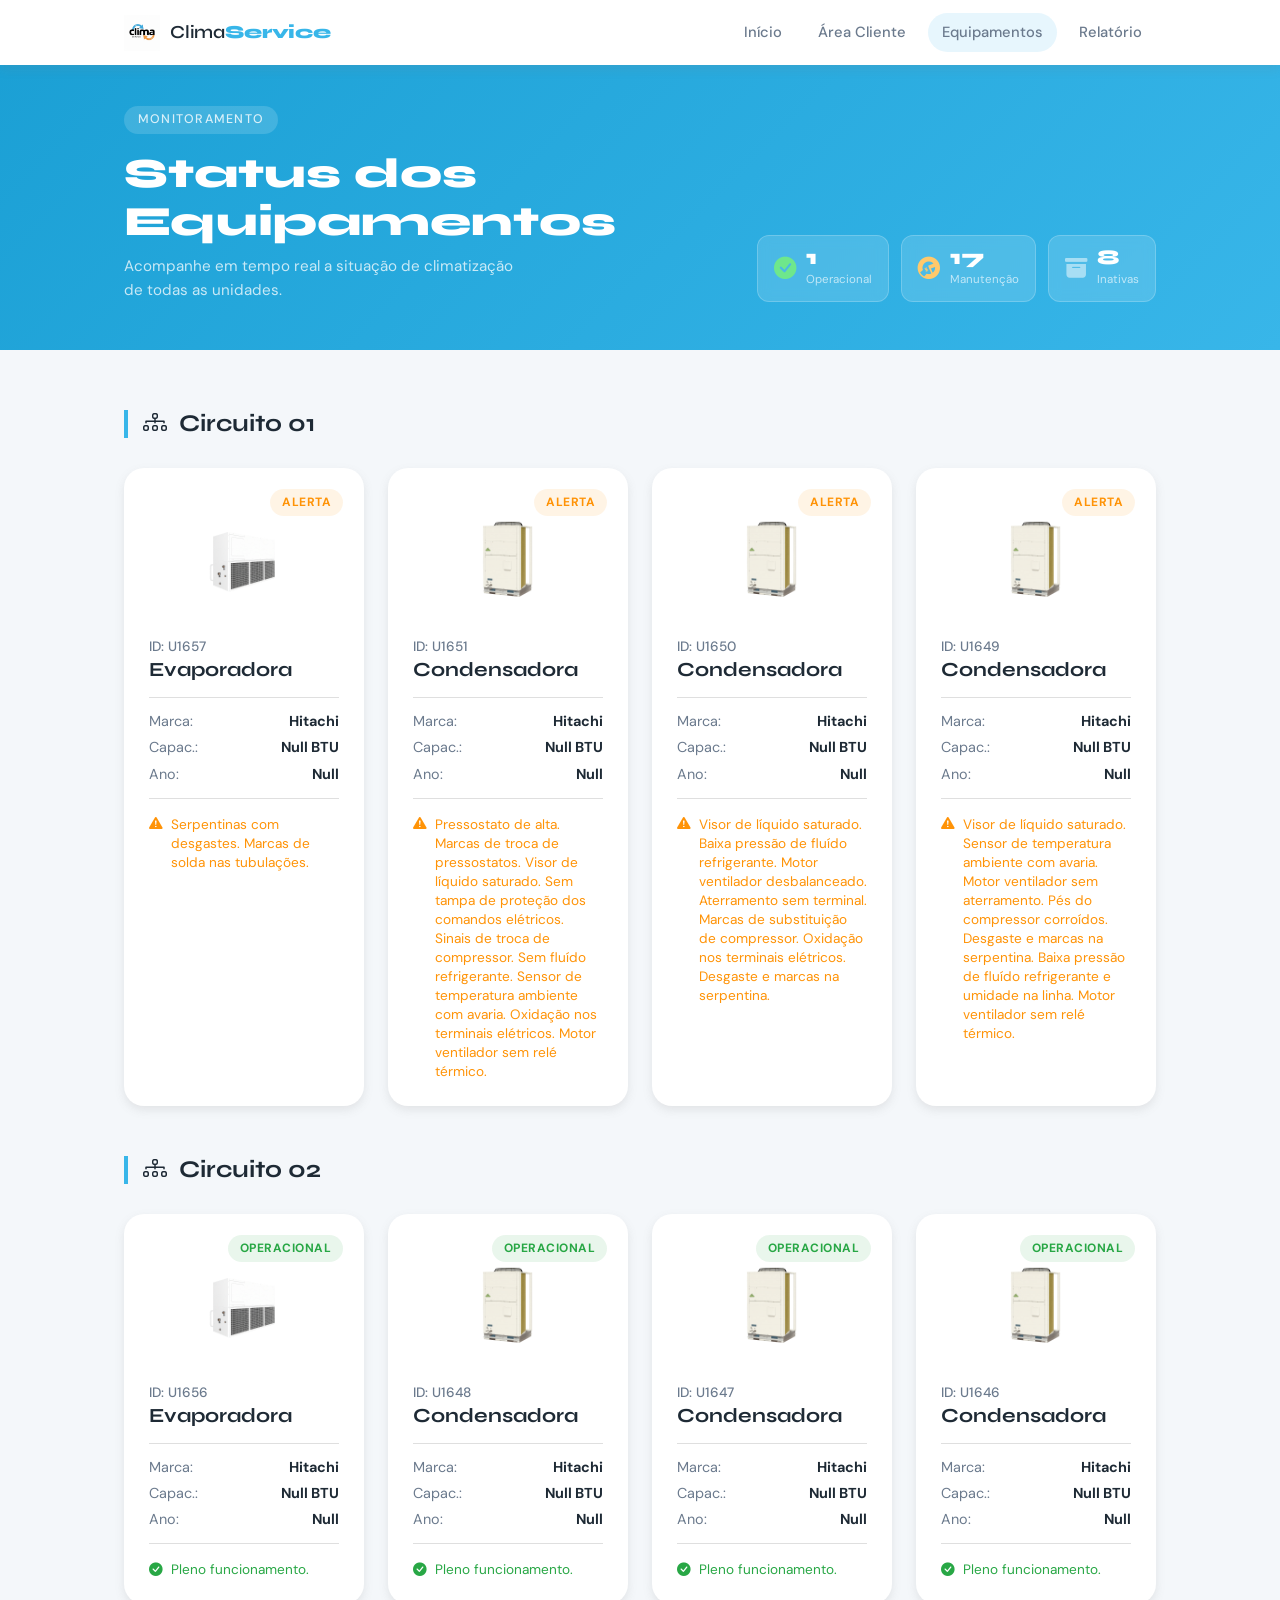
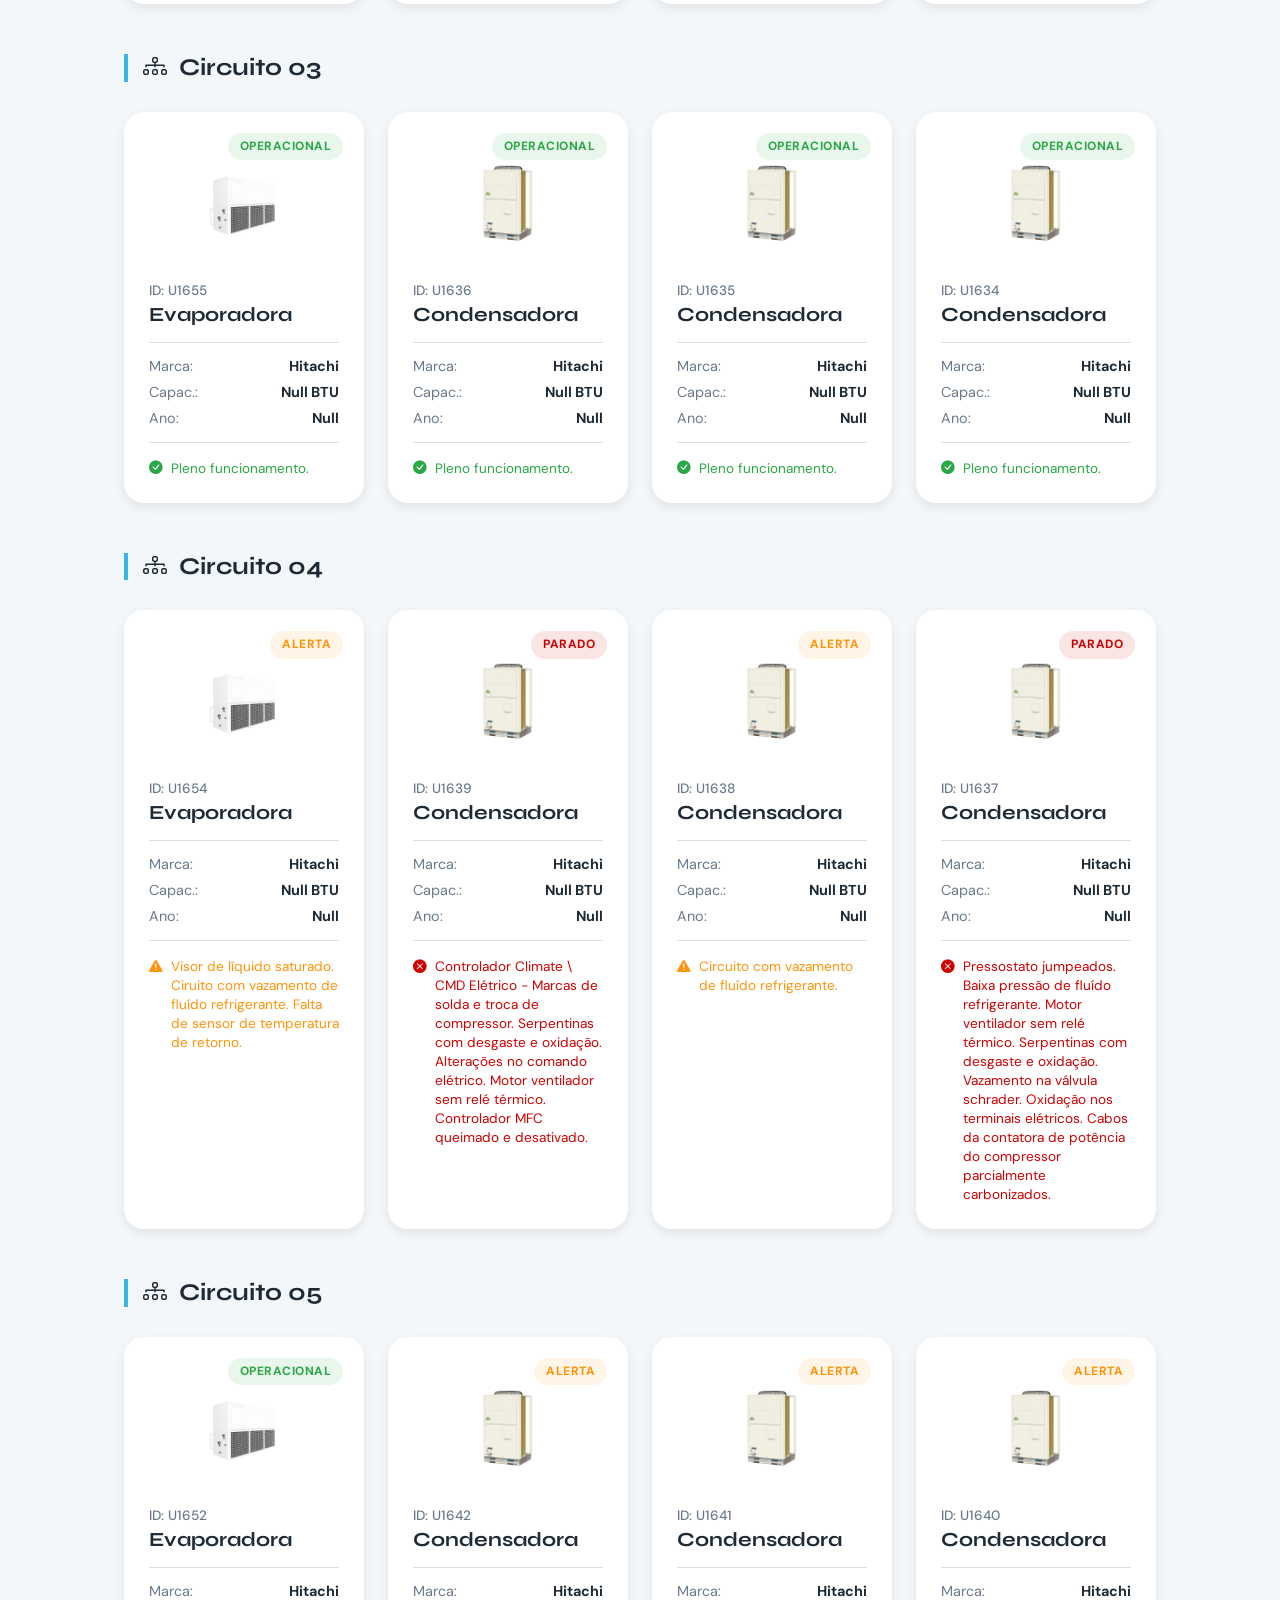
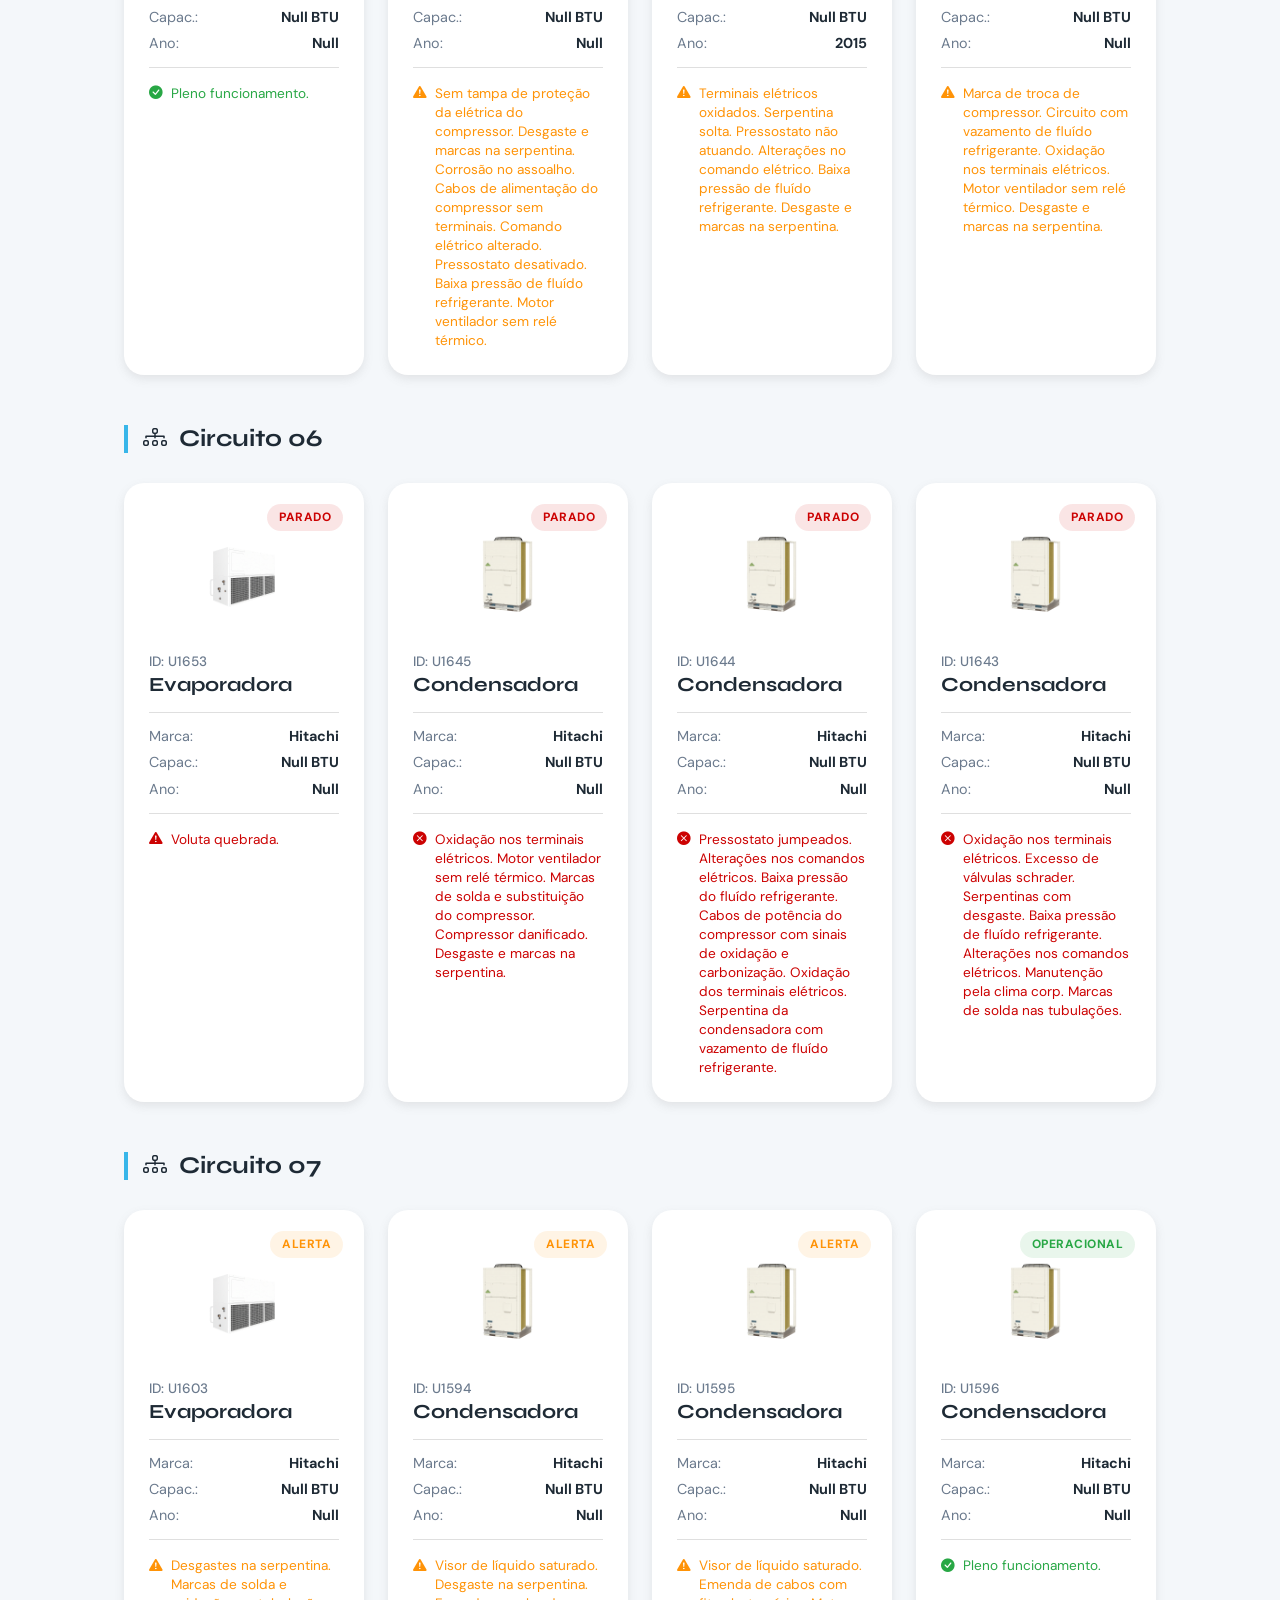
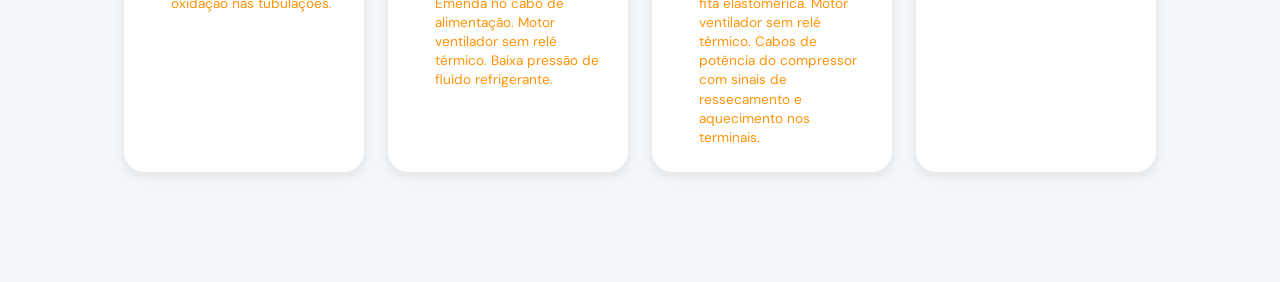
==== commit 448f3eb0: "Update pag-equip-130.html" ====
--- a/pag-equip-130.html
+++ b/pag-equip-130.html
@@ -857,6 +857,134 @@
       </div>
     </div>
 
+    <!-- Circuito 7 -->
+    <div class="circuito-group">
+      <h2 class="circuito-title"><i class="bi bi-diagram-3"></i> Circuito 07</h2>
+      
+      <div class="equipamentos-grid">        
+        <!-- Card Evaporadora -->
+        <!-- status-ok, status-alerta, status-parado -->
+        <article class="card-equip status-alerta">
+          <!-- badge-ok, badge-alerta, badge-parado -->
+          <div class="card-badge badge-alerta">Alerta</div>
+          <div class="equip-img-container">
+            <img src="imagens/evap-001.png" alt="Evaporadora" class="equip-img">
+          </div>
+          <div class="equip-details">
+            <div class="equip-main-info">
+              <span class="equip-id">ID: U1603</span>
+              <h3>Evaporadora</h3>
+            </div>
+            <div class="equip-specs">
+              <div class="spec-item"><span>Marca:</span> <strong>Hitachi</strong></div>
+              <div class="spec-item"><span>Capac.:</span> <strong>Null BTU</strong></div>
+              <div class="spec-item"><span>Ano:</span> <strong>Null</strong></div>
+            </div>
+            <div class="equip-status-msg">
+              <!-- <i class="bi bi-check-circle-fill"></i> -->
+              <!-- <i class="bi bi-exclamation-triangle-fill"></i> -->
+              <!-- <i class="bi bi-x-circle-fill"></i> -->
+              <i class="bi bi-exclamation-triangle-fill"></i> 
+                Desgastes na serpentina.
+                Marcas de solda e oxidação nas tubulações.
+            </div>
+          </div>
+        </article>
+
+        <!-- Card Condensadora-1 -->
+        <!-- status-ok, status-alerta, status-parado -->
+        <article class="card-equip status-alerta">
+          <!-- badge-ok, badge-alerta, badge-parado -->
+          <div class="card-badge badge-alerta">Alerta</div>
+          <div class="equip-img-container">
+            <img src="imagens/cond-005.png" alt="Condensadora" class="equip-img">
+          </div>
+          <div class="equip-details">
+            <div class="equip-main-info">
+              <span class="equip-id">ID: U1594</span>
+              <h3>Condensadora</h3>
+            </div>
+            <div class="equip-specs">
+              <div class="spec-item"><span>Marca:</span> <strong>Hitachi</strong></div>
+              <div class="spec-item"><span>Capac.:</span> <strong>Null BTU</strong></div>
+              <div class="spec-item"><span>Ano:</span> <strong>Null</strong></div>
+            </div>
+            <div class="equip-status-msg">
+              <!-- <i class="bi bi-check-circle-fill"></i> -->
+              <!-- <i class="bi bi-exclamation-triangle-fill"></i> -->
+              <!-- <i class="bi bi-x-circle-fill"></i> -->
+              <i class="bi bi-exclamation-triangle-fill"></i>
+                Visor de líquido saturado.
+                Desgaste na serpentina.
+                Emenda no cabo de alimentação.
+                Motor ventilador sem relé térmico.
+                Baixa pressão de fluído refrigerante.
+            </div>
+          </div>
+        </article>
+
+        <!-- Card Condensadora-2 -->
+        <!-- status-ok, status-alerta, status-parado -->
+        <article class="card-equip status-alerta">
+          <!-- badge-ok, badge-alerta, badge-parado -->
+          <div class="card-badge badge-alerta">Alerta</div>
+          <div class="equip-img-container">
+            <img src="imagens/cond-005.png" alt="Condensadora" class="equip-img">
+          </div>
+          <div class="equip-details">
+            <div class="equip-main-info">
+              <span class="equip-id">ID: U1595</span>
+              <h3>Condensadora</h3>
+            </div>
+            <div class="equip-specs">
+              <div class="spec-item"><span>Marca:</span> <strong>Hitachi</strong></div>
+              <div class="spec-item"><span>Capac.:</span> <strong>Null BTU</strong></div>
+              <div class="spec-item"><span>Ano:</span> <strong>Null</strong></div>
+            </div>
+            <div class="equip-status-msg">
+              <!-- <i class="bi bi-check-circle-fill"></i> -->
+              <!-- <i class="bi bi-exclamation-triangle-fill"></i> -->
+              <!-- <i class="bi bi-x-circle-fill"></i> -->
+              <i class="bi bi-exclamation-triangle-fill"></i>
+                Visor de líquido saturado.
+                Emenda de cabos com fita elastomérica.
+                Motor ventilador sem relé térmico.
+                Cabos de potência do compressor com sinais de ressecamento e aquecimento nos terminais.
+            </div>
+          </div>
+        </article>
+
+        <!-- Card Condensadora-3 -->
+        <!-- status-ok, status-alerta, status-parado -->
+        <article class="card-equip status-ok">
+          <!-- badge-ok, badge-alerta, badge-parado -->
+          <div class="card-badge badge-ok">Operacional</div>
+          <div class="equip-img-container">
+            <img src="imagens/cond-005.png" alt="Condensadora" class="equip-img">
+          </div>
+          <div class="equip-details">
+            <div class="equip-main-info">
+              <span class="equip-id">ID: U1596</span>
+              <h3>Condensadora</h3>
+            </div>
+            <div class="equip-specs">
+              <div class="spec-item"><span>Marca:</span> <strong>Hitachi</strong></div>
+              <div class="spec-item"><span>Capac.:</span> <strong>Null BTU</strong></div>
+              <div class="spec-item"><span>Ano:</span> <strong>Null</strong></div>
+            </div>
+            <div class="equip-status-msg">
+              <!-- <i class="bi bi-check-circle-fill"></i> -->
+              <!-- <i class="bi bi-exclamation-triangle-fill"></i> -->
+              <!-- <i class="bi bi-x-circle-fill"></i> -->
+              <i class="bi bi-check-circle-fill"></i>
+                Pleno funcionamento.
+            </div>
+          </div>
+        </article>
+
+      </div>
+    </div>
+
     <!-- Outros Circuitos podem ser adicionados aqui seguindo o mesmo padrão -->
 
   </div>
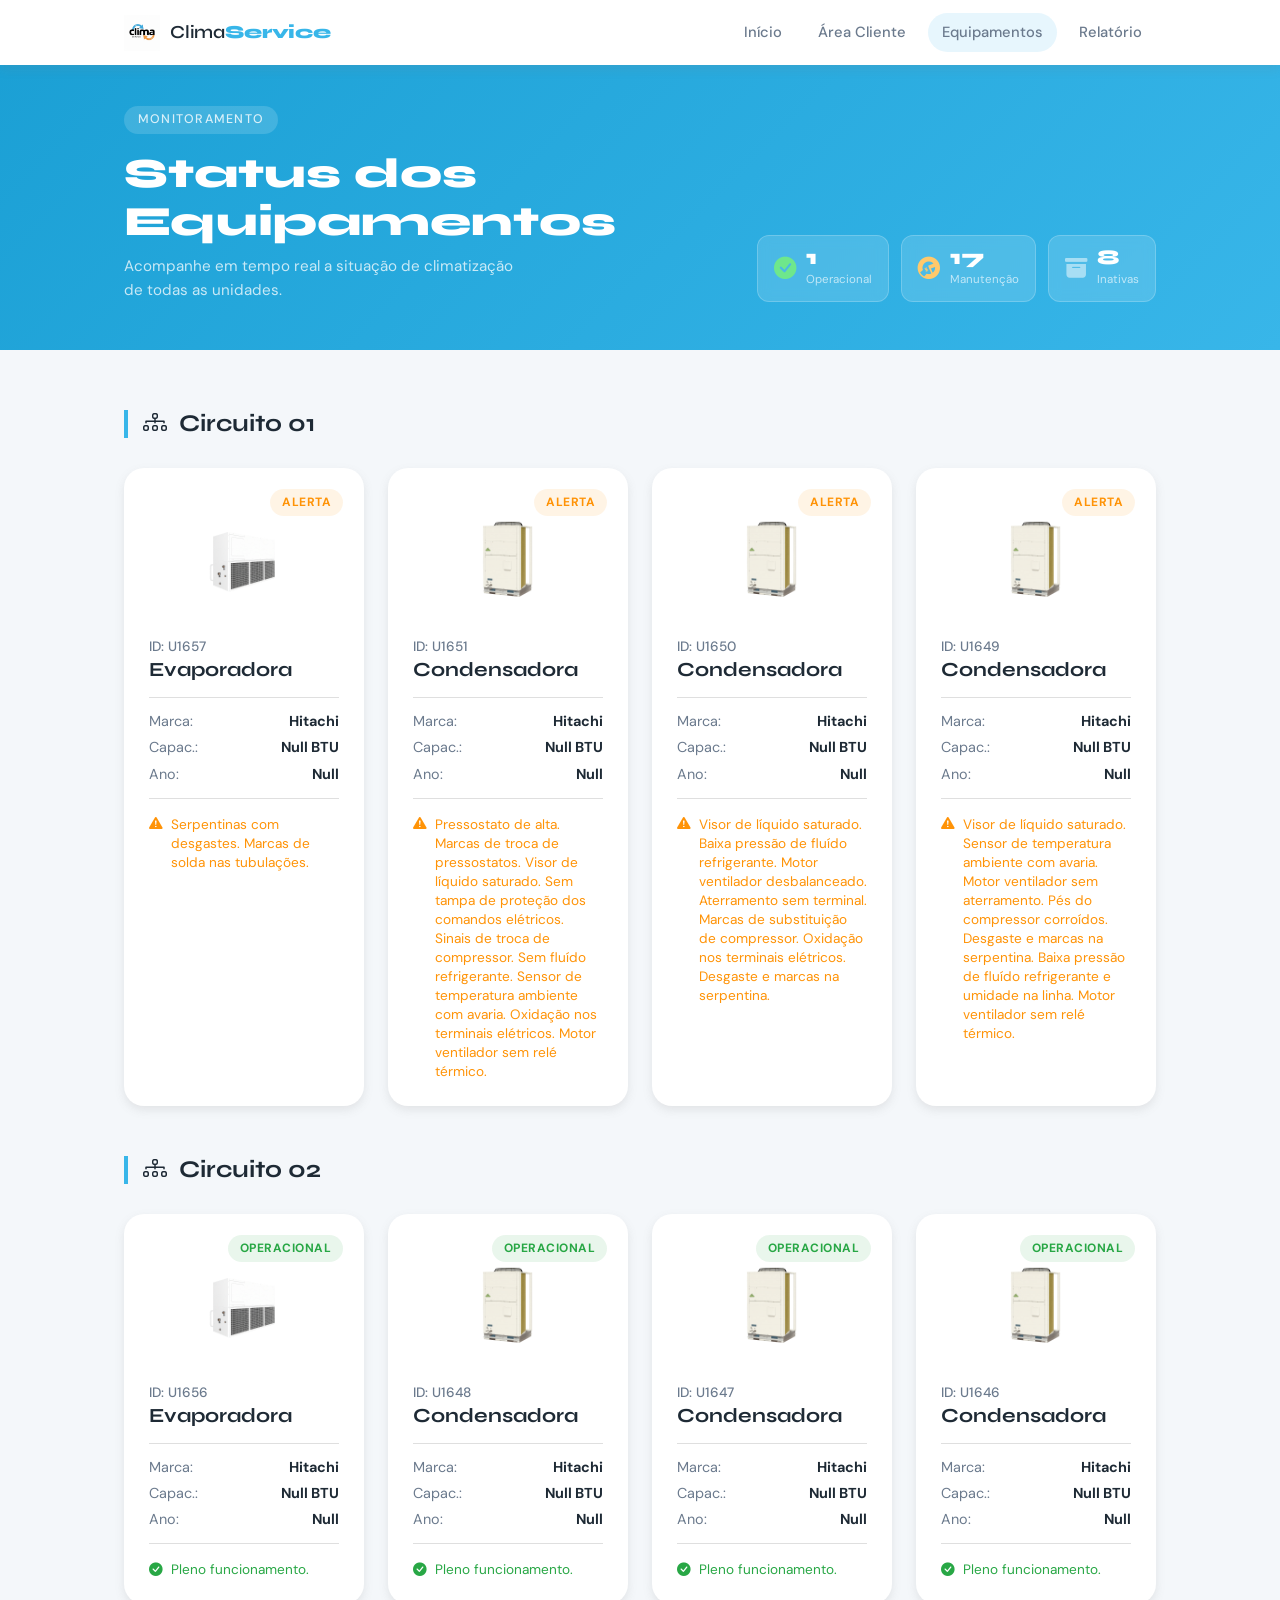
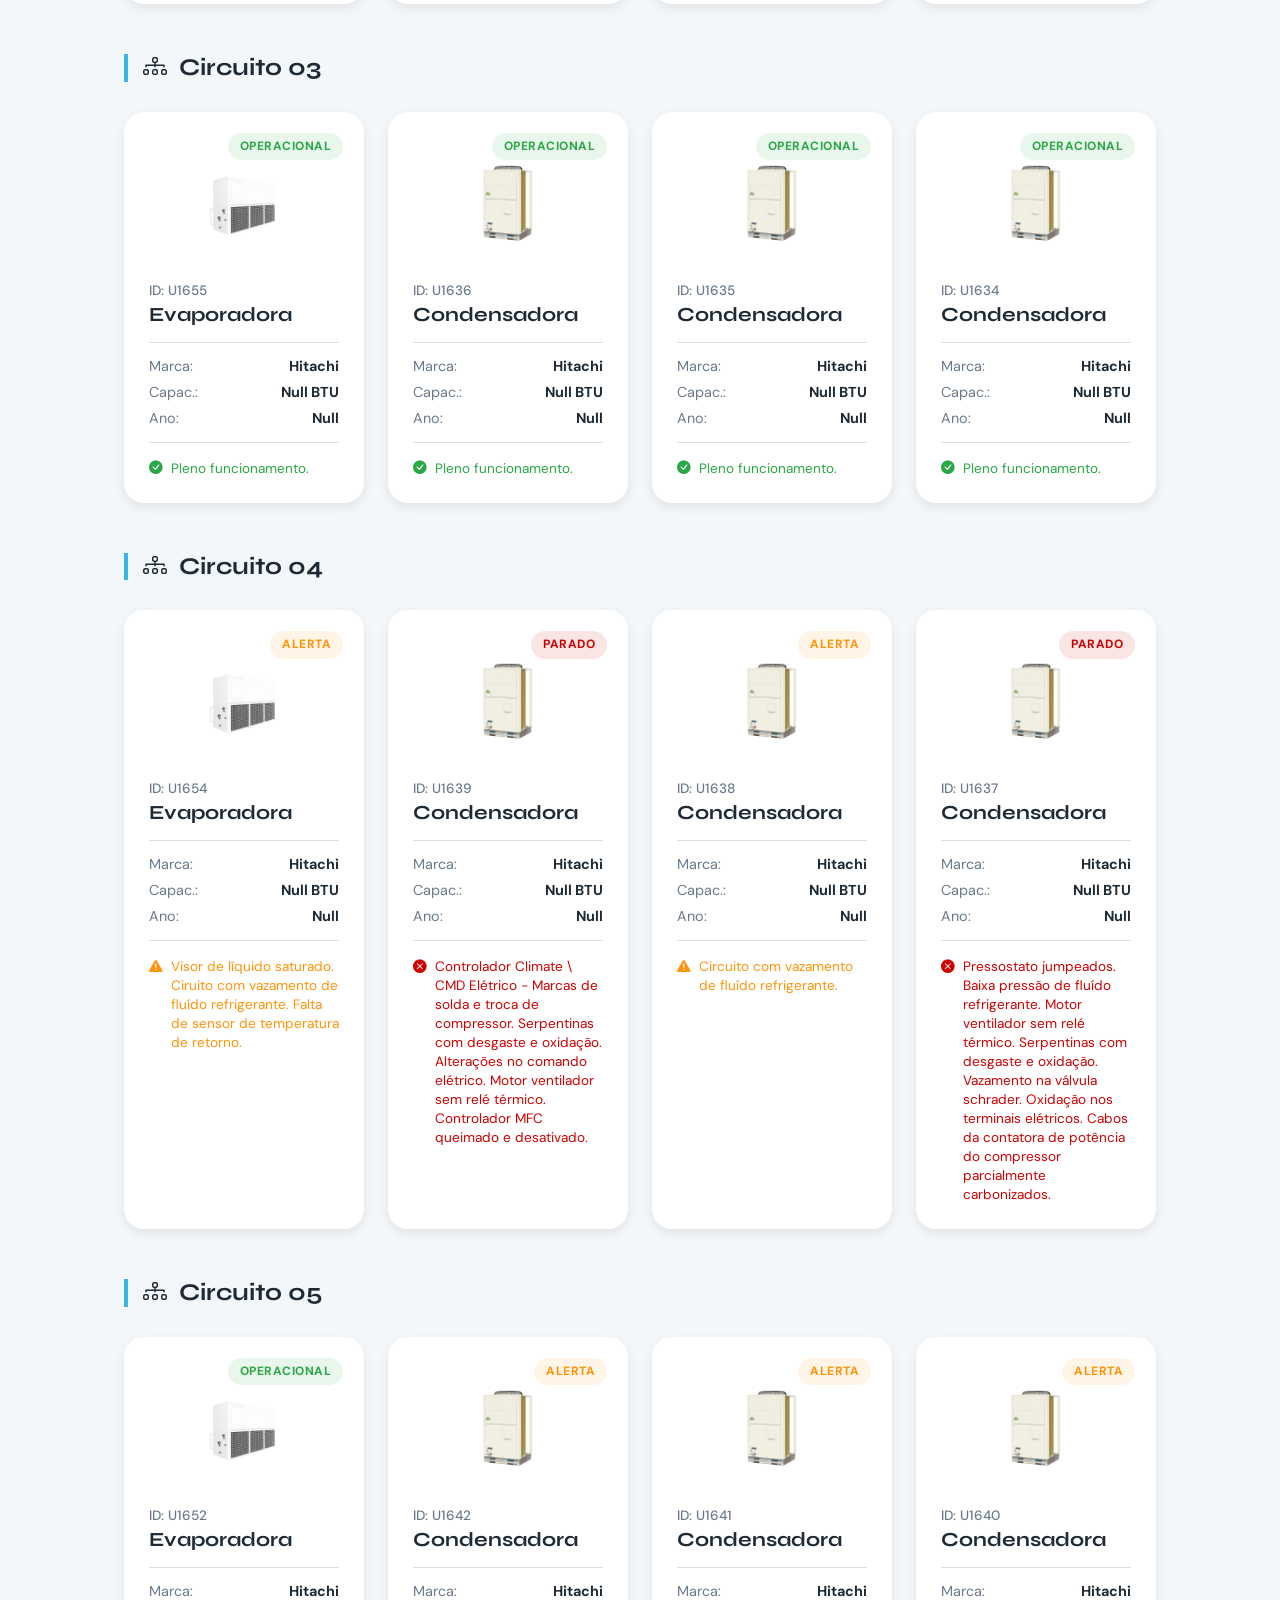
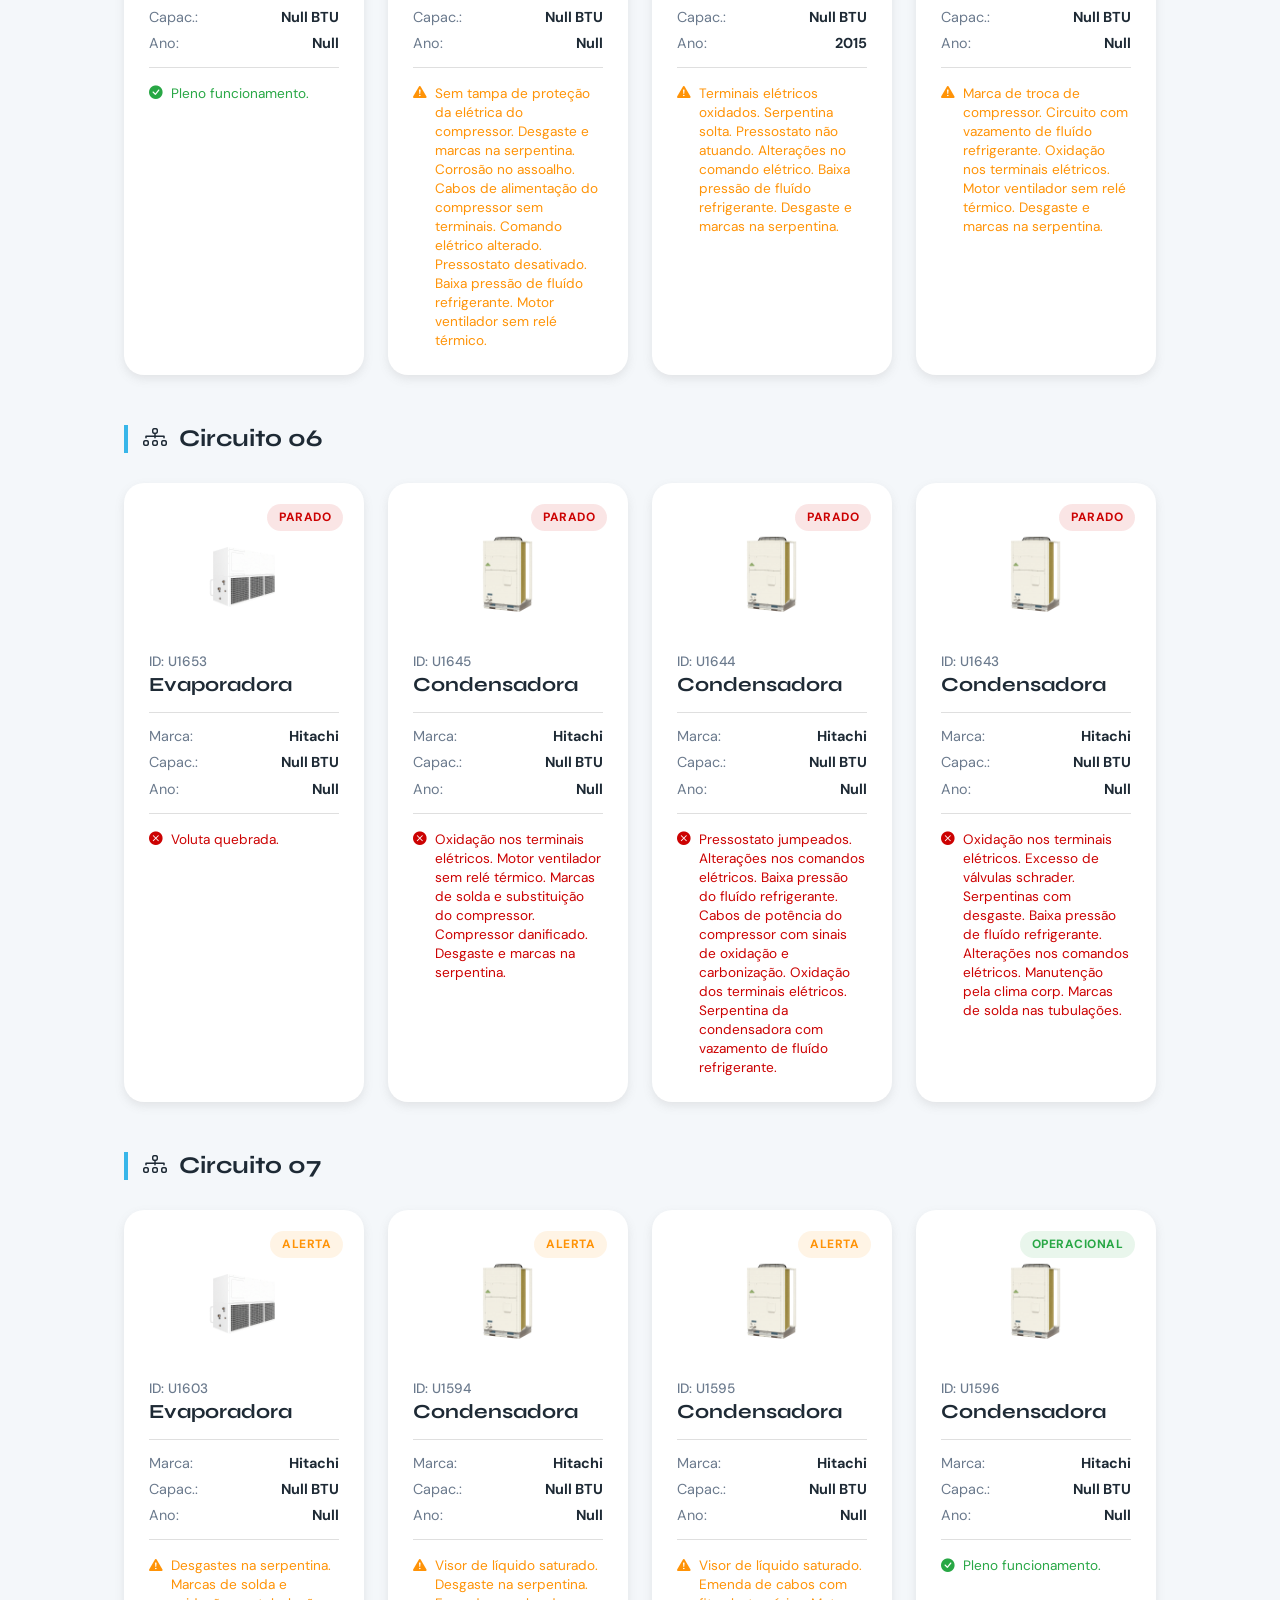
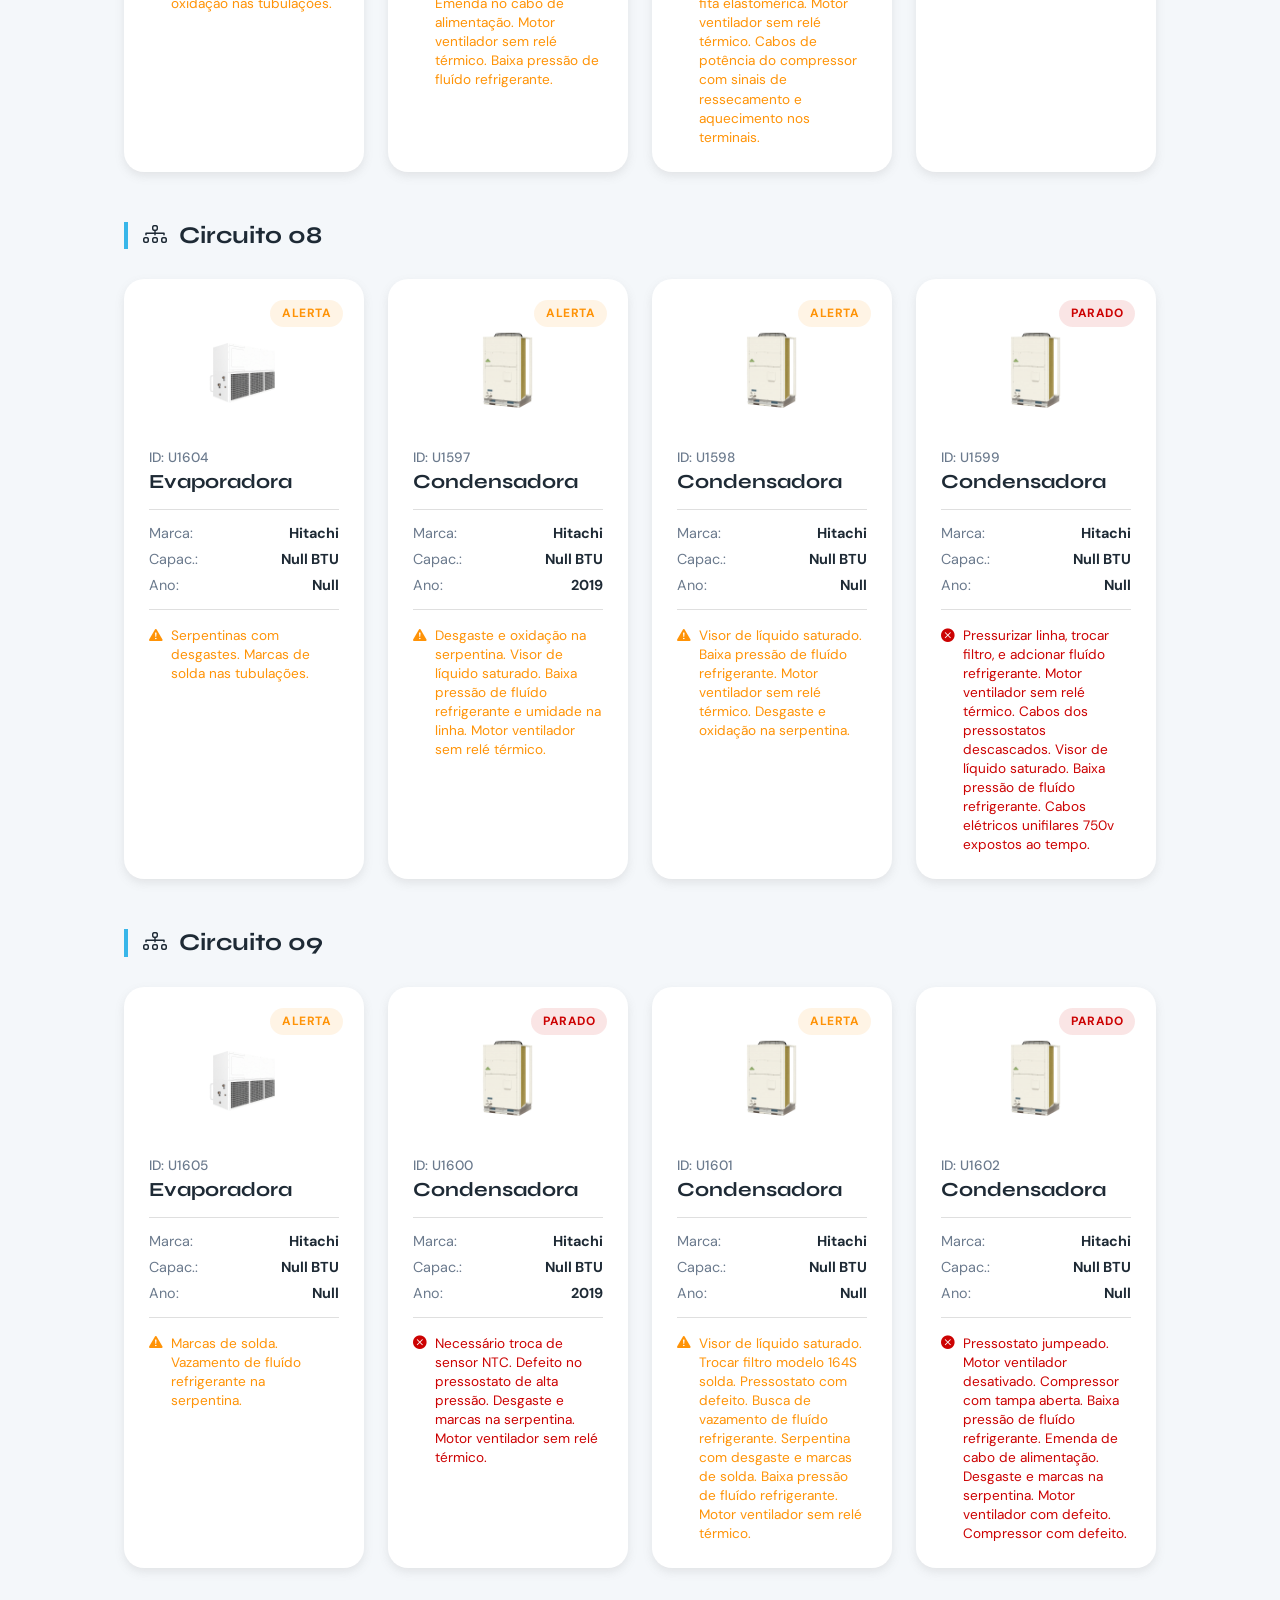
==== commit 63d63ed3: "Update pag-equip-130.html" ====
--- a/pag-equip-130.html
+++ b/pag-equip-130.html
@@ -750,7 +750,7 @@
               <!-- <i class="bi bi-check-circle-fill"></i> -->
               <!-- <i class="bi bi-exclamation-triangle-fill"></i> -->
               <!-- <i class="bi bi-x-circle-fill"></i> -->
-              <i class="bi bi-exclamation-triangle-fill"></i> 
+              <i class="bi bi-x-circle-fill"></i>
                 Voluta quebrada.
             </div>
           </div>
@@ -978,6 +978,275 @@
               <!-- <i class="bi bi-x-circle-fill"></i> -->
               <i class="bi bi-check-circle-fill"></i>
                 Pleno funcionamento.
+            </div>
+          </div>
+        </article>
+
+      </div>
+    </div>
+
+    <!-- Circuito 8 -->
+    <div class="circuito-group">
+      <h2 class="circuito-title"><i class="bi bi-diagram-3"></i> Circuito 08</h2>
+      
+      <div class="equipamentos-grid">        
+        <!-- Card Evaporadora -->
+        <!-- status-ok, status-alerta, status-parado -->
+        <article class="card-equip status-alerta">
+          <!-- badge-ok, badge-alerta, badge-parado -->
+          <div class="card-badge badge-alerta">Alerta</div>
+          <div class="equip-img-container">
+            <img src="imagens/evap-001.png" alt="Evaporadora" class="equip-img">
+          </div>
+          <div class="equip-details">
+            <div class="equip-main-info">
+              <span class="equip-id">ID: U1604</span>
+              <h3>Evaporadora</h3>
+            </div>
+            <div class="equip-specs">
+              <div class="spec-item"><span>Marca:</span> <strong>Hitachi</strong></div>
+              <div class="spec-item"><span>Capac.:</span> <strong>Null BTU</strong></div>
+              <div class="spec-item"><span>Ano:</span> <strong>Null</strong></div>
+            </div>
+            <div class="equip-status-msg">
+              <!-- <i class="bi bi-check-circle-fill"></i> -->
+              <!-- <i class="bi bi-exclamation-triangle-fill"></i> -->
+              <!-- <i class="bi bi-x-circle-fill"></i> -->
+              <i class="bi bi-exclamation-triangle-fill"></i> 
+                Serpentinas com desgastes.
+                Marcas de solda nas tubulações.
+            </div>
+          </div>
+        </article>
+
+        <!-- Card Condensadora-1 -->
+        <!-- status-ok, status-alerta, status-parado -->
+        <article class="card-equip status-alerta">
+          <!-- badge-ok, badge-alerta, badge-parado -->
+          <div class="card-badge badge-alerta">Alerta</div>
+          <div class="equip-img-container">
+            <img src="imagens/cond-005.png" alt="Condensadora" class="equip-img">
+          </div>
+          <div class="equip-details">
+            <div class="equip-main-info">
+              <span class="equip-id">ID: U1597</span>
+              <h3>Condensadora</h3>
+            </div>
+            <div class="equip-specs">
+              <div class="spec-item"><span>Marca:</span> <strong>Hitachi</strong></div>
+              <div class="spec-item"><span>Capac.:</span> <strong>Null BTU</strong></div>
+              <div class="spec-item"><span>Ano:</span> <strong>2019</strong></div>
+            </div>
+            <div class="equip-status-msg">
+              <!-- <i class="bi bi-check-circle-fill"></i> -->
+              <!-- <i class="bi bi-exclamation-triangle-fill"></i> -->
+              <!-- <i class="bi bi-x-circle-fill"></i> -->
+              <i class="bi bi-exclamation-triangle-fill"></i>
+                Desgaste e oxidação na serpentina.
+                Visor de líquido saturado.
+                Baixa pressão de fluído refrigerante e umidade na linha.
+                Motor ventilador sem relé térmico.
+            </div>
+          </div>
+        </article>
+
+        <!-- Card Condensadora-2 -->
+        <!-- status-ok, status-alerta, status-parado -->
+        <article class="card-equip status-alerta">
+          <!-- badge-ok, badge-alerta, badge-parado -->
+          <div class="card-badge badge-alerta">Alerta</div>
+          <div class="equip-img-container">
+            <img src="imagens/cond-005.png" alt="Condensadora" class="equip-img">
+          </div>
+          <div class="equip-details">
+            <div class="equip-main-info">
+              <span class="equip-id">ID: U1598</span>
+              <h3>Condensadora</h3>
+            </div>
+            <div class="equip-specs">
+              <div class="spec-item"><span>Marca:</span> <strong>Hitachi</strong></div>
+              <div class="spec-item"><span>Capac.:</span> <strong>Null BTU</strong></div>
+              <div class="spec-item"><span>Ano:</span> <strong>Null</strong></div>
+            </div>
+            <div class="equip-status-msg">
+              <!-- <i class="bi bi-check-circle-fill"></i> -->
+              <!-- <i class="bi bi-exclamation-triangle-fill"></i> -->
+              <!-- <i class="bi bi-x-circle-fill"></i> -->
+              <i class="bi bi-exclamation-triangle-fill"></i>
+                Visor de líquido saturado.
+                Baixa pressão de fluído refrigerante.
+                Motor ventilador sem relé térmico.
+                Desgaste e oxidação na serpentina.
+            </div>
+          </div>
+        </article>
+
+        <!-- Card Condensadora-3 -->
+        <!-- status-ok, status-alerta, status-parado -->
+        <article class="card-equip status-parado">
+          <!-- badge-ok, badge-alerta, badge-parado -->
+          <div class="card-badge badge-parado">Parado</div>
+          <div class="equip-img-container">
+            <img src="imagens/cond-005.png" alt="Condensadora" class="equip-img">
+          </div>
+          <div class="equip-details">
+            <div class="equip-main-info">
+              <span class="equip-id">ID: U1599</span>
+              <h3>Condensadora</h3>
+            </div>
+            <div class="equip-specs">
+              <div class="spec-item"><span>Marca:</span> <strong>Hitachi</strong></div>
+              <div class="spec-item"><span>Capac.:</span> <strong>Null BTU</strong></div>
+              <div class="spec-item"><span>Ano:</span> <strong>Null</strong></div>
+            </div>
+            <div class="equip-status-msg">
+              <!-- <i class="bi bi-check-circle-fill"></i> -->
+              <!-- <i class="bi bi-exclamation-triangle-fill"></i> -->
+              <!-- <i class="bi bi-x-circle-fill"></i> -->
+              <i class="bi bi-x-circle-fill"></i>
+                Pressurizar linha, trocar filtro, e adcionar fluído refrigerante.
+                Motor ventilador sem relé térmico.
+                Cabos dos pressostatos descascados.
+                Visor de líquido saturado.
+                Baixa pressão de fluído refrigerante.
+                Cabos elétricos unifilares 750v expostos ao tempo.                
+            </div>
+          </div>
+        </article>
+
+      </div>
+    </div>
+
+    <!-- Circuito 9 -->
+    <div class="circuito-group">
+      <h2 class="circuito-title"><i class="bi bi-diagram-3"></i> Circuito 09</h2>
+      
+      <div class="equipamentos-grid">        
+        <!-- Card Evaporadora -->
+        <!-- status-ok, status-alerta, status-parado -->
+        <article class="card-equip status-alerta">
+          <!-- badge-ok, badge-alerta, badge-parado -->
+          <div class="card-badge badge-alerta">Alerta</div>
+          <div class="equip-img-container">
+            <img src="imagens/evap-001.png" alt="Evaporadora" class="equip-img">
+          </div>
+          <div class="equip-details">
+            <div class="equip-main-info">
+              <span class="equip-id">ID: U1605</span>
+              <h3>Evaporadora</h3>
+            </div>
+            <div class="equip-specs">
+              <div class="spec-item"><span>Marca:</span> <strong>Hitachi</strong></div>
+              <div class="spec-item"><span>Capac.:</span> <strong>Null BTU</strong></div>
+              <div class="spec-item"><span>Ano:</span> <strong>Null</strong></div>
+            </div>
+            <div class="equip-status-msg">
+              <!-- <i class="bi bi-check-circle-fill"></i> -->
+              <!-- <i class="bi bi-exclamation-triangle-fill"></i> -->
+              <!-- <i class="bi bi-x-circle-fill"></i> -->
+              <i class="bi bi-exclamation-triangle-fill"></i> 
+                Marcas de solda.
+                Vazamento de fluído refrigerante na serpentina.
+            </div>
+          </div>
+        </article>
+
+        <!-- Card Condensadora-1 -->
+        <!-- status-ok, status-alerta, status-parado -->
+        <article class="card-equip status-parado">
+          <!-- badge-ok, badge-alerta, badge-parado -->
+          <div class="card-badge badge-parado">Parado</div>
+          <div class="equip-img-container">
+            <img src="imagens/cond-005.png" alt="Condensadora" class="equip-img">
+          </div>
+          <div class="equip-details">
+            <div class="equip-main-info">
+              <span class="equip-id">ID: U1600</span>
+              <h3>Condensadora</h3>
+            </div>
+            <div class="equip-specs">
+              <div class="spec-item"><span>Marca:</span> <strong>Hitachi</strong></div>
+              <div class="spec-item"><span>Capac.:</span> <strong>Null BTU</strong></div>
+              <div class="spec-item"><span>Ano:</span> <strong>2019</strong></div>
+            </div>
+            <div class="equip-status-msg">
+              <!-- <i class="bi bi-check-circle-fill"></i> -->
+              <!-- <i class="bi bi-exclamation-triangle-fill"></i> -->
+              <!-- <i class="bi bi-x-circle-fill"></i> -->
+              <i class="bi bi-x-circle-fill"></i>
+                Necessário troca de sensor NTC.
+                Defeito no pressostato de alta pressão.
+                Desgaste e marcas na serpentina.
+                Motor ventilador sem relé térmico.                
+            </div>
+          </div>
+        </article>
+
+        <!-- Card Condensadora-2 -->
+        <!-- status-ok, status-alerta, status-parado -->
+        <article class="card-equip status-alerta">
+          <!-- badge-ok, badge-alerta, badge-parado -->
+          <div class="card-badge badge-alerta">Alerta</div>
+          <div class="equip-img-container">
+            <img src="imagens/cond-005.png" alt="Condensadora" class="equip-img">
+          </div>
+          <div class="equip-details">
+            <div class="equip-main-info">
+              <span class="equip-id">ID: U1601</span>
+              <h3>Condensadora</h3>
+            </div>
+            <div class="equip-specs">
+              <div class="spec-item"><span>Marca:</span> <strong>Hitachi</strong></div>
+              <div class="spec-item"><span>Capac.:</span> <strong>Null BTU</strong></div>
+              <div class="spec-item"><span>Ano:</span> <strong>Null</strong></div>
+            </div>
+            <div class="equip-status-msg">
+              <!-- <i class="bi bi-check-circle-fill"></i> -->
+              <!-- <i class="bi bi-exclamation-triangle-fill"></i> -->
+              <!-- <i class="bi bi-x-circle-fill"></i> -->
+              <i class="bi bi-exclamation-triangle-fill"></i>
+                Visor de líquido saturado.
+                Trocar filtro modelo 164S solda.
+                Pressostato com defeito.
+                Busca de vazamento de fluído refrigerante.
+                Serpentina com desgaste e marcas de solda.                
+                Baixa pressão de fluído refrigerante.
+                Motor ventilador sem relé térmico.
+            </div>
+          </div>
+        </article>
+
+        <!-- Card Condensadora-3 -->
+        <!-- status-ok, status-alerta, status-parado -->
+        <article class="card-equip status-parado">
+          <!-- badge-ok, badge-alerta, badge-parado -->
+          <div class="card-badge badge-parado">Parado</div>
+          <div class="equip-img-container">
+            <img src="imagens/cond-005.png" alt="Condensadora" class="equip-img">
+          </div>
+          <div class="equip-details">
+            <div class="equip-main-info">
+              <span class="equip-id">ID: U1602</span>
+              <h3>Condensadora</h3>
+            </div>
+            <div class="equip-specs">
+              <div class="spec-item"><span>Marca:</span> <strong>Hitachi</strong></div>
+              <div class="spec-item"><span>Capac.:</span> <strong>Null BTU</strong></div>
+              <div class="spec-item"><span>Ano:</span> <strong>Null</strong></div>
+            </div>
+            <div class="equip-status-msg">
+              <!-- <i class="bi bi-check-circle-fill"></i> -->
+              <!-- <i class="bi bi-exclamation-triangle-fill"></i> -->
+              <!-- <i class="bi bi-x-circle-fill"></i> -->
+              <i class="bi bi-x-circle-fill"></i>
+                Pressostato jumpeado.
+                Motor ventilador desativado.
+                Compressor com tampa aberta.
+                Baixa pressão de fluído refrigerante.
+                Emenda de cabo de alimentação.
+                Desgaste e marcas na serpentina.
+                Motor ventilador com defeito.
+                Compressor com defeito.
             </div>
           </div>
         </article>
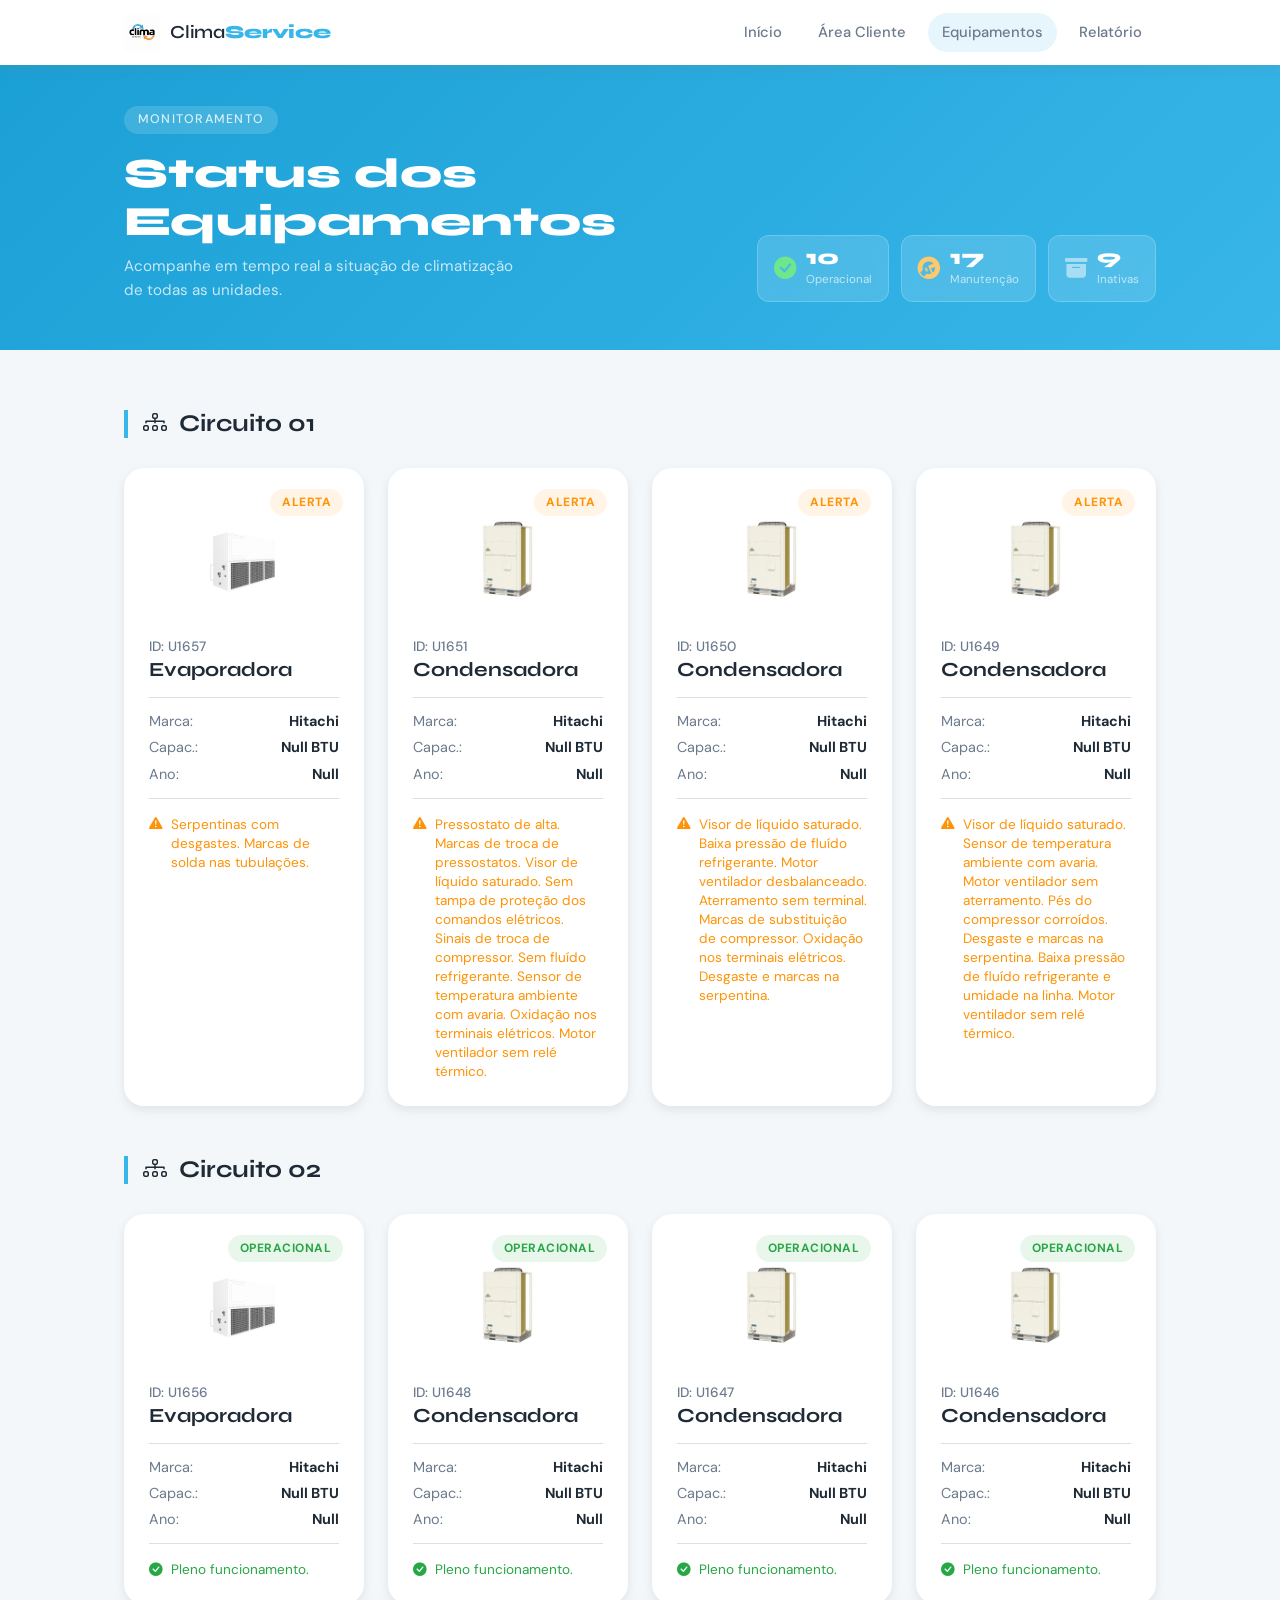
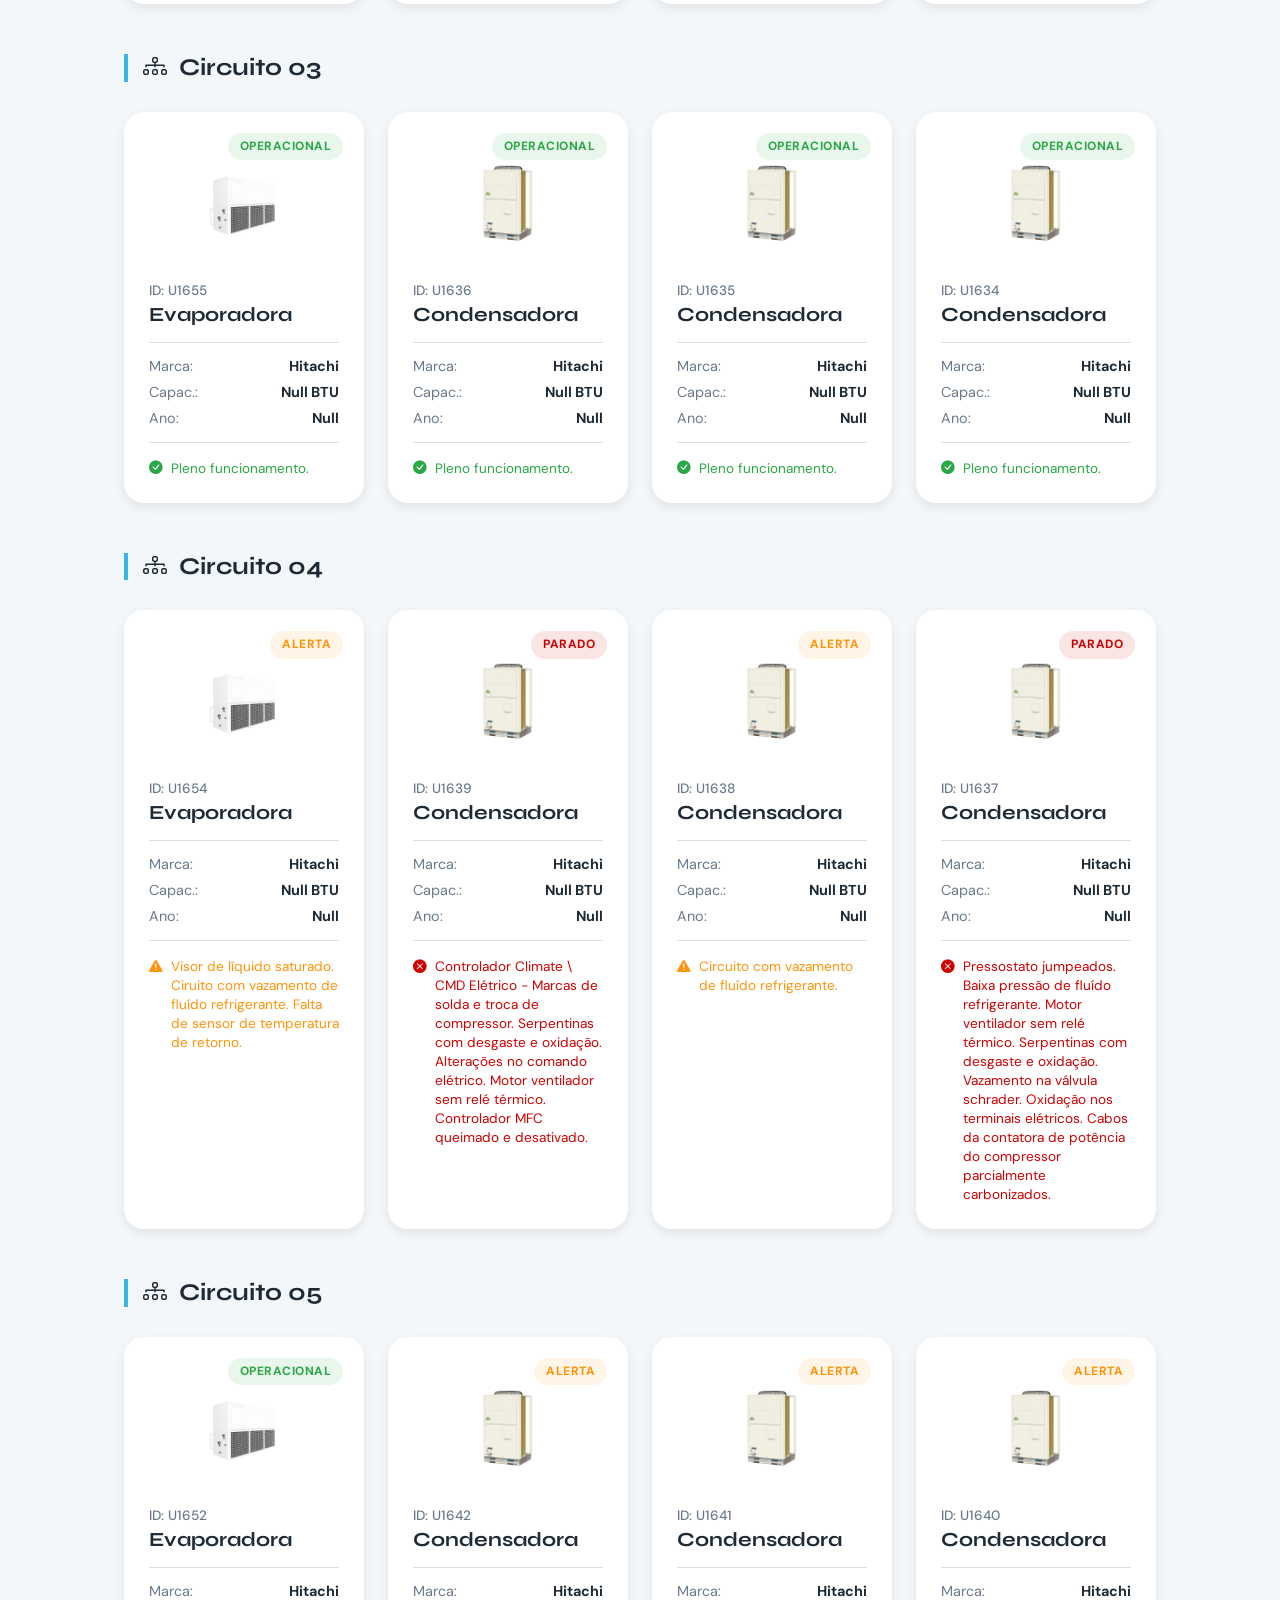
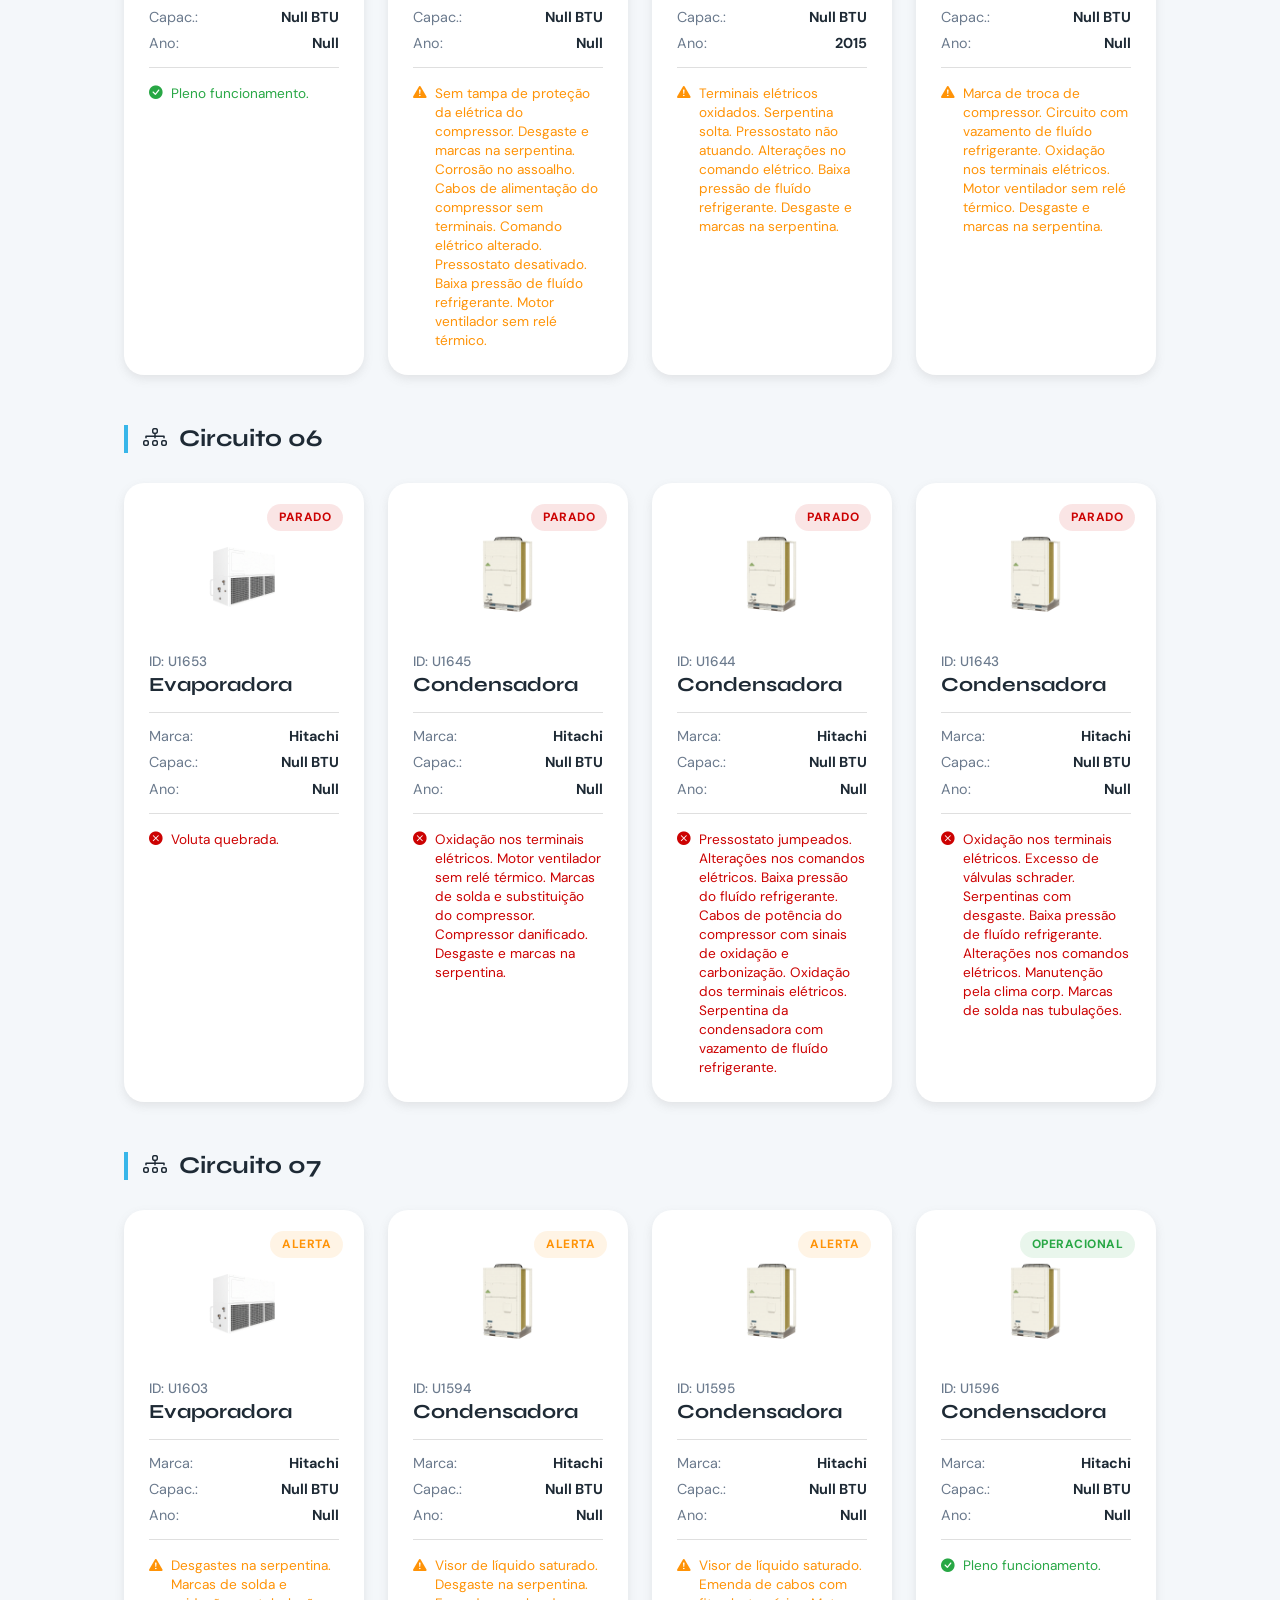
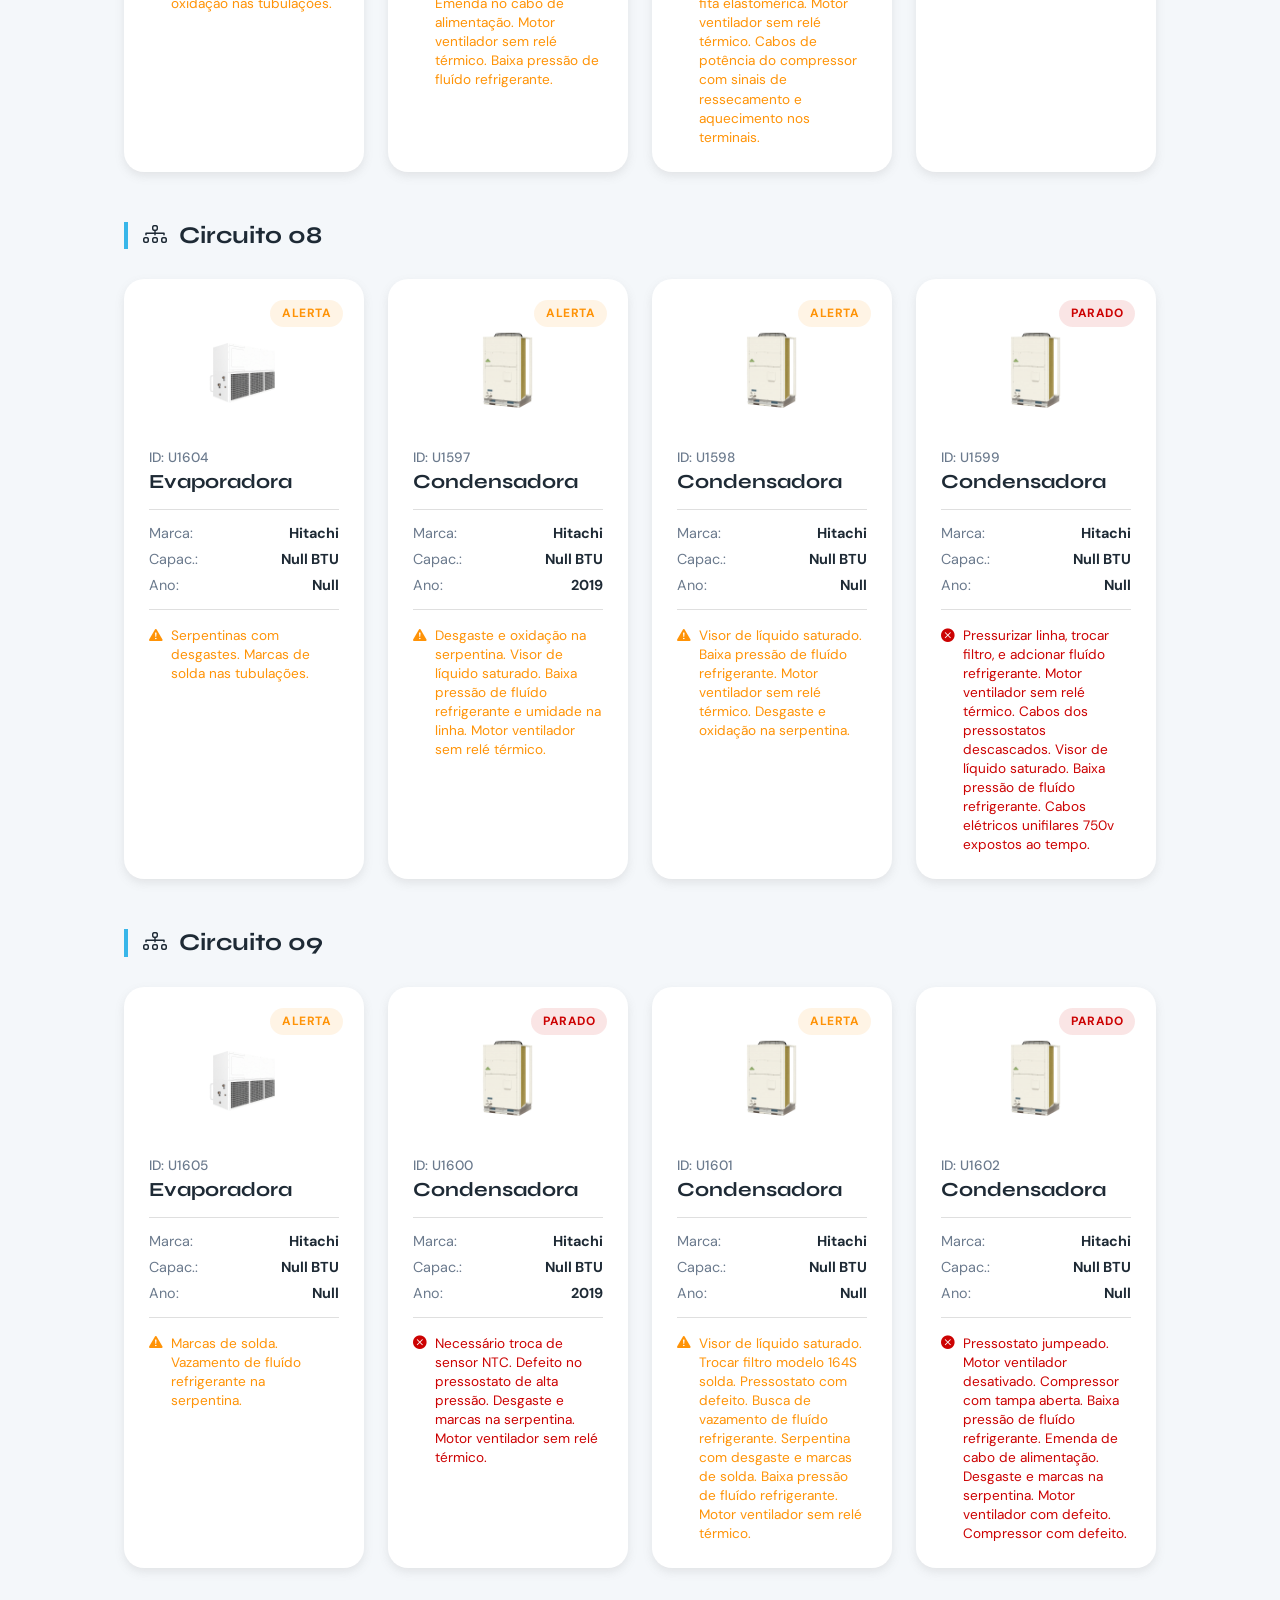
==== commit 196cf208: "Update pag-equip-130.html" ====
--- a/pag-equip-130.html
+++ b/pag-equip-130.html
@@ -49,7 +49,7 @@
         <div class="resumo-item resumo-ok">
           <i class="bi bi-check-circle-fill"></i>
           <div>
-            <span class="resumo-valor">1</span>
+            <span class="resumo-valor">10</span>
             <span class="resumo-label">Operacional</span>
           </div>
         </div>
@@ -63,7 +63,7 @@
         <div class="resumo-item resumo-obsoleto">
           <i class="bi bi-archive-fill"></i>
           <div>
-            <span class="resumo-valor">8</span>
+            <span class="resumo-valor">9</span>
             <span class="resumo-label">Inativas</span>
           </div>
         </div>
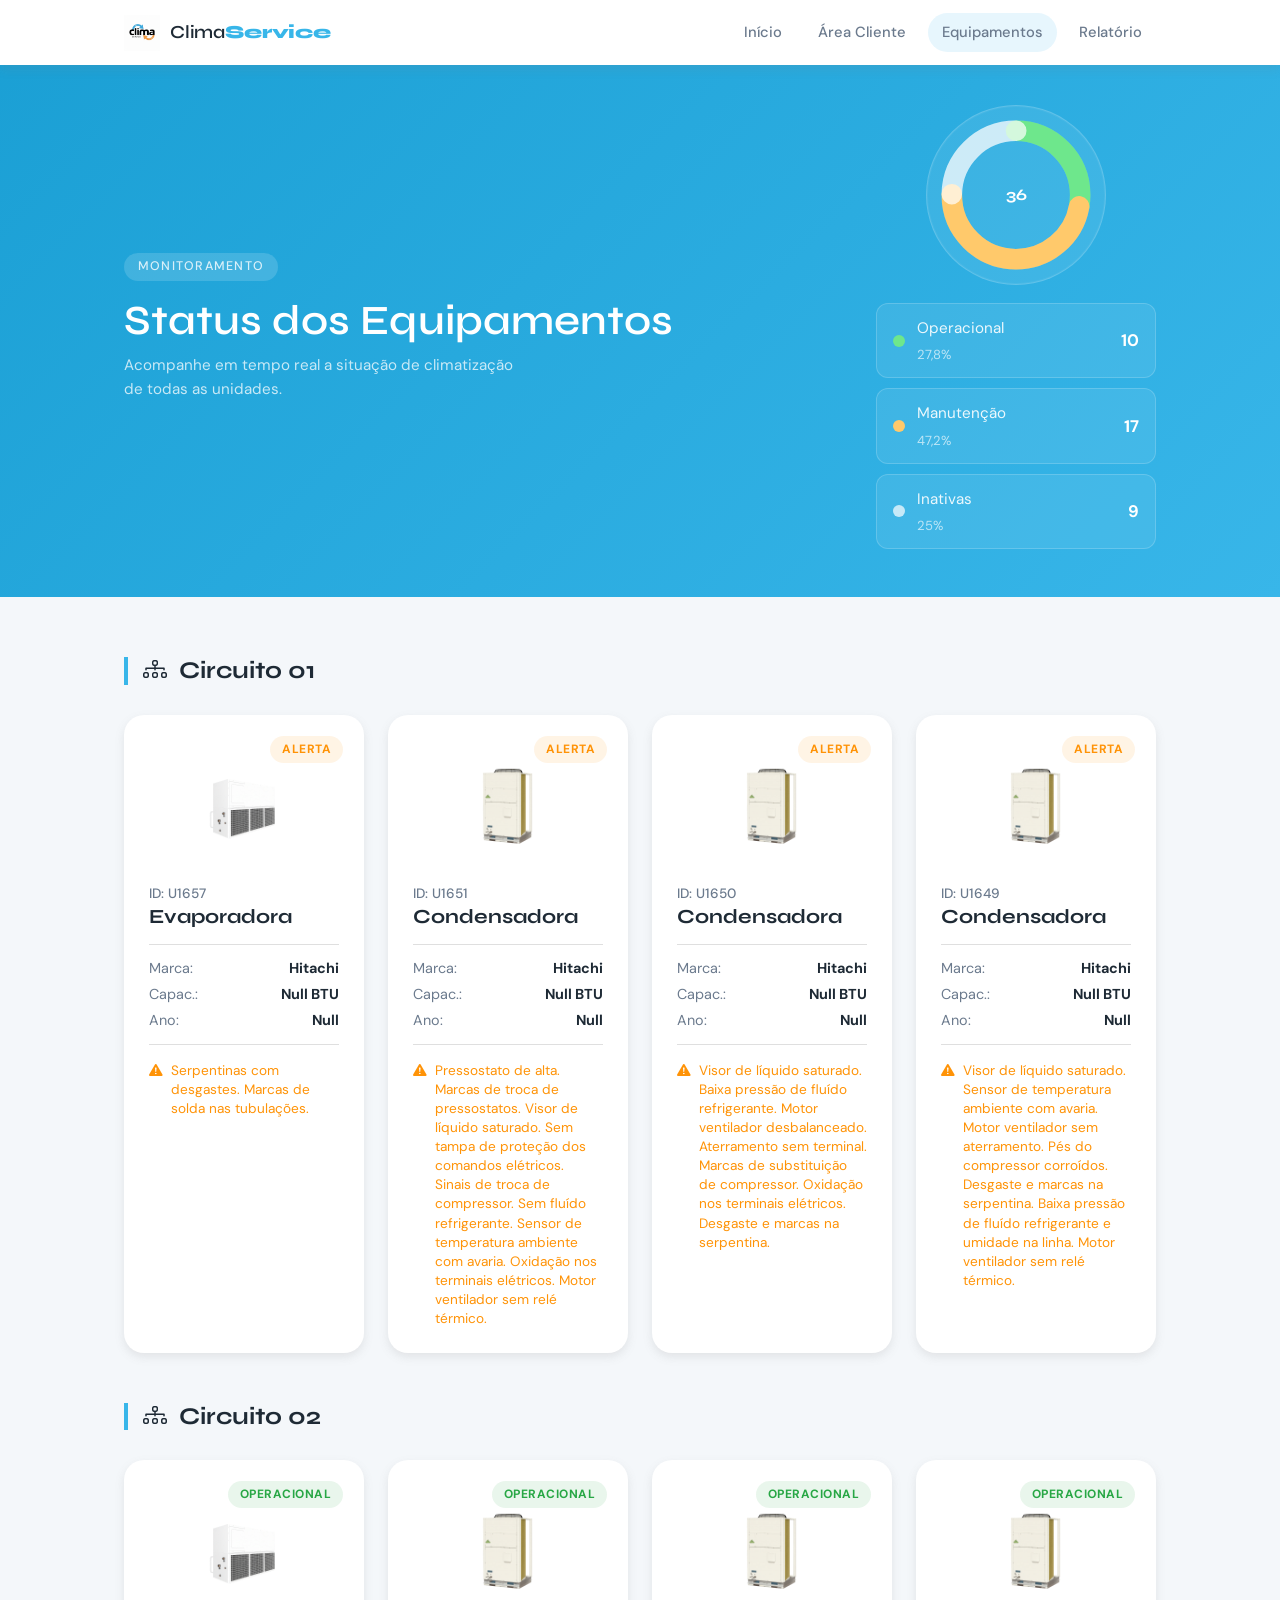
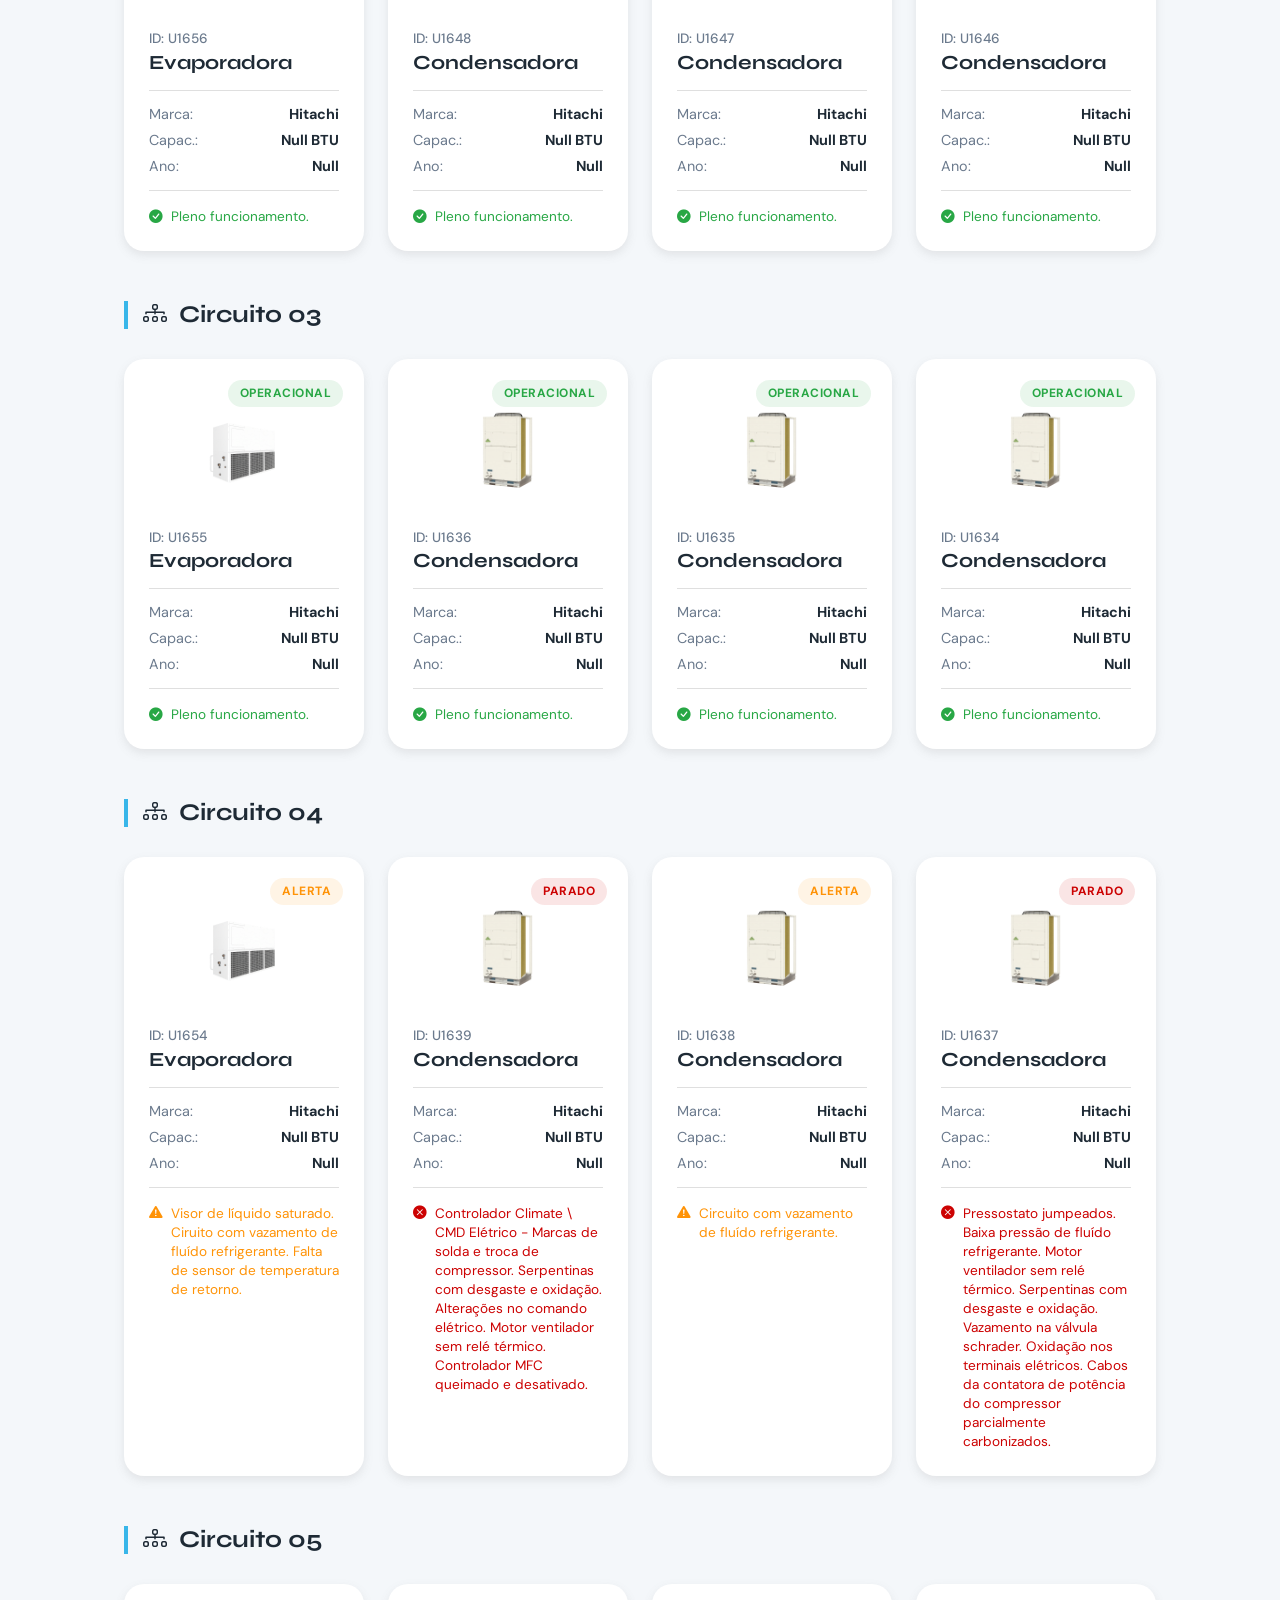
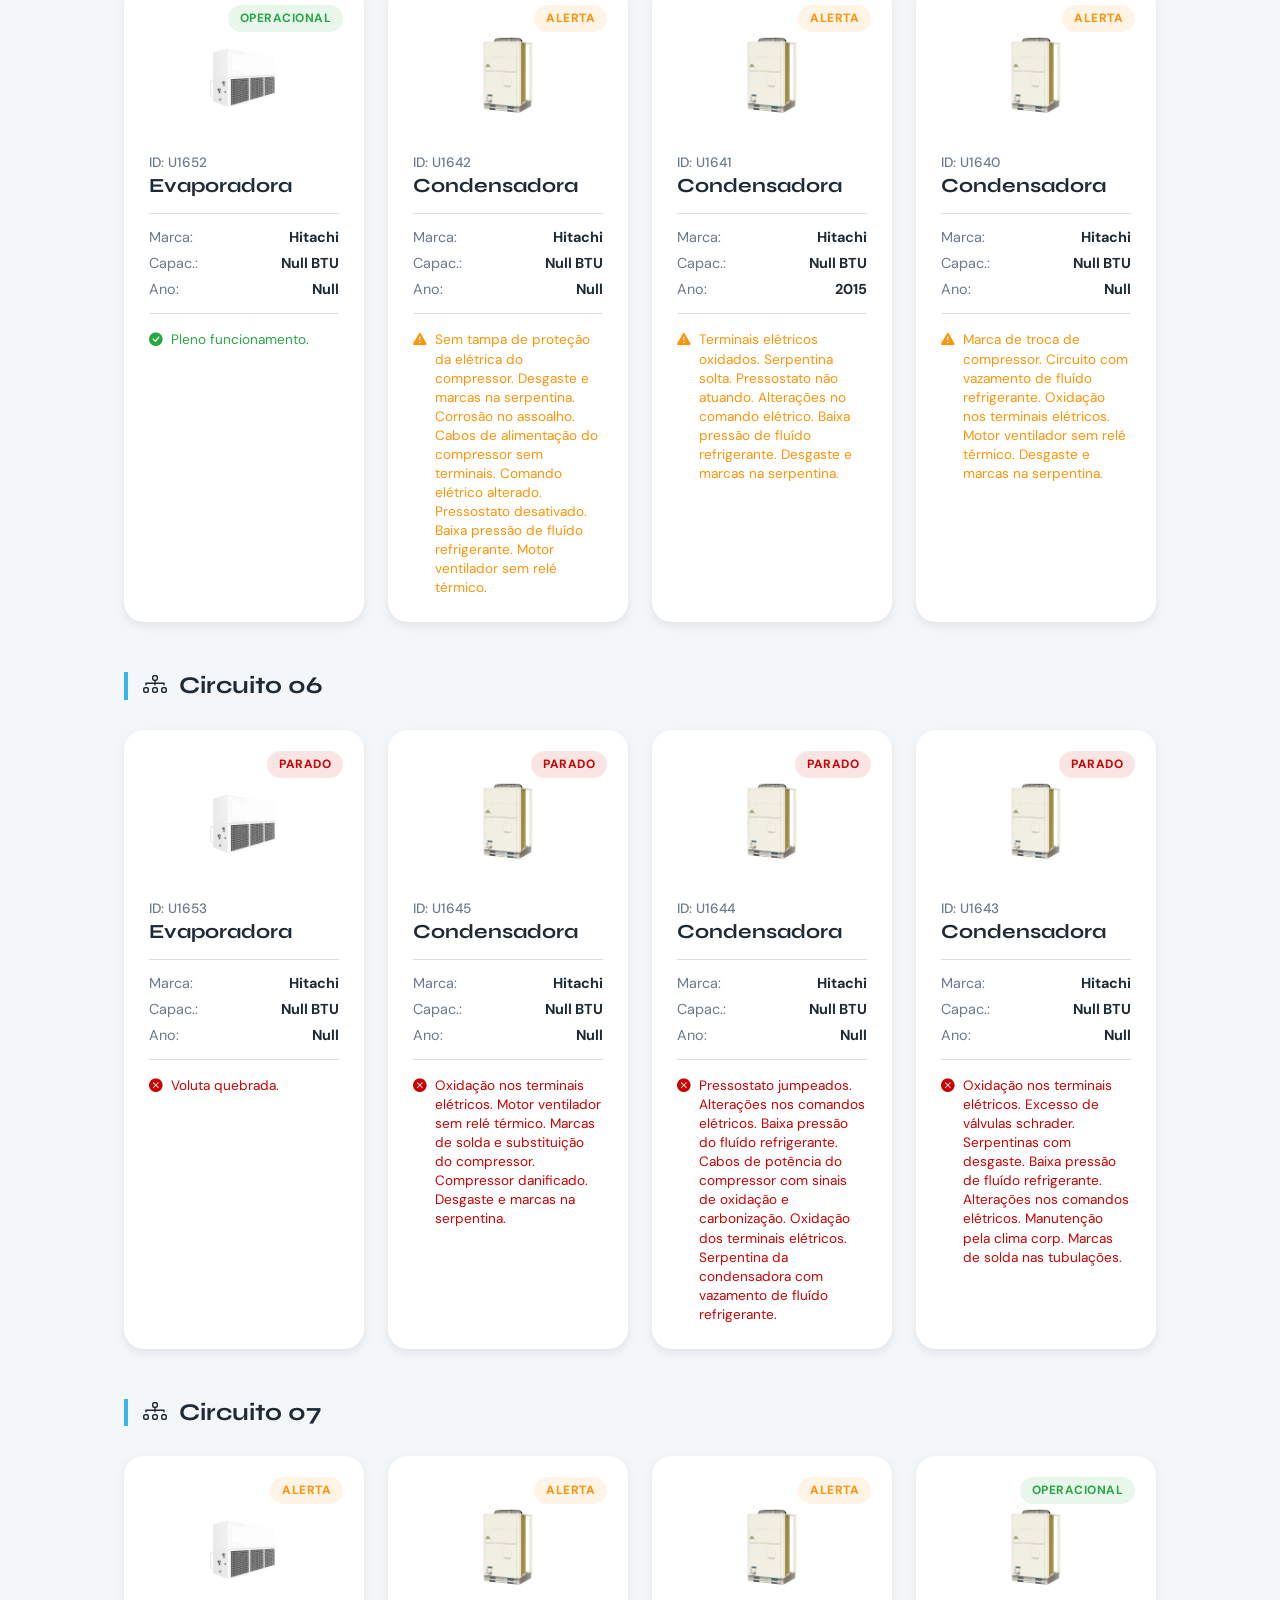
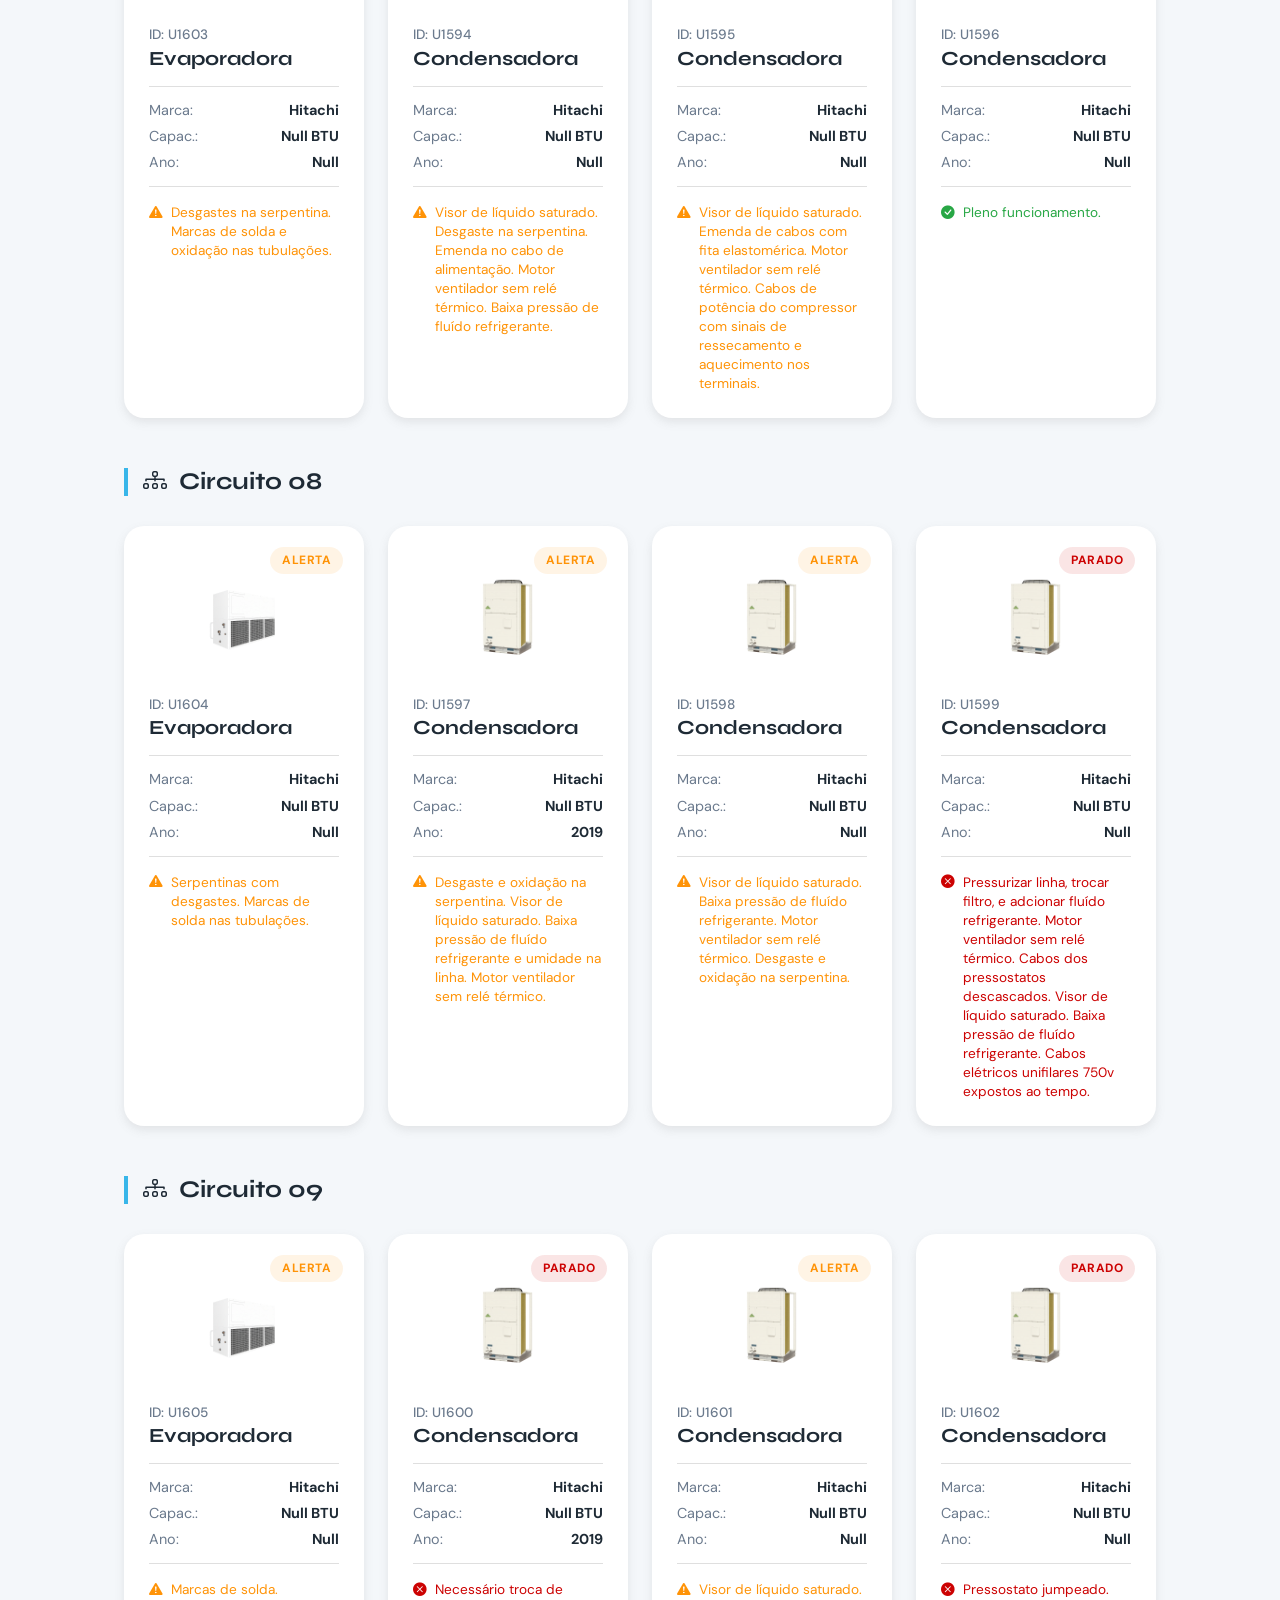
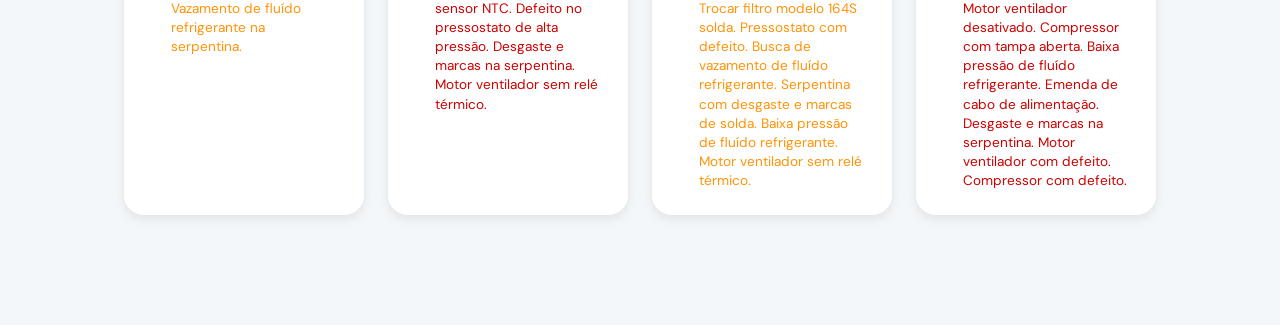
==== commit 8580819c: "update" ====
--- a/pag-equip-130.html
+++ b/pag-equip-130.html
@@ -46,25 +46,39 @@
         <p class="page-header-desc">Acompanhe em tempo real a situação de climatização de todas as unidades.</p>
       </div>
       <div class="status-resumo">
-        <div class="resumo-item resumo-ok">
-          <i class="bi bi-check-circle-fill"></i>
-          <div>
-            <span class="resumo-valor">10</span>
-            <span class="resumo-label">Operacional</span>
-          </div>
+        <div class="donut-chart" aria-label="Resumo de status dos equipamentos">
+          <svg viewBox="0 0 120 120" class="donut-svg" role="img" aria-hidden="true">
+            <circle class="donut-ring" cx="60" cy="60" r="50"></circle>
+            <circle class="donut-segment donut-ok" cx="60" cy="60" r="50" stroke-dasharray="87.3 226.9" stroke-dashoffset="0"></circle>
+            <circle class="donut-segment donut-manutencao" cx="60" cy="60" r="50" stroke-dasharray="148.6 165.6" stroke-dashoffset="-87.3"></circle>
+            <circle class="donut-segment donut-obsoleto" cx="60" cy="60" r="50" stroke-dasharray="78.5 235.7" stroke-dashoffset="-235.9"></circle>
+          </svg>
+          <div class="donut-center">36</div>
         </div>
-        <div class="resumo-item resumo-manutencao">
-          <i class="bi bi-wrench-adjustable-circle-fill"></i>
-          <div>
-            <span class="resumo-valor">17</span>
-            <span class="resumo-label">Manutenção</span>
-          </div>
-        </div>
-        <div class="resumo-item resumo-obsoleto">
-          <i class="bi bi-archive-fill"></i>
-          <div>
-            <span class="resumo-valor">9</span>
-            <span class="resumo-label">Inativas</span>
+        <div class="status-legend">
+          <div class="legend-item legend-ok">
+            <span class="legend-icon" aria-hidden="true"></span>
+            <span class="legend-text">
+              <span class="legend-label">Operacional</span>
+              <span class="legend-percent">27,8%</span>
+            </span>
+            <strong>10</strong>
+          </div>
+          <div class="legend-item legend-manutencao">
+            <span class="legend-icon" aria-hidden="true"></span>
+            <span class="legend-text">
+              <span class="legend-label">Manutenção</span>
+              <span class="legend-percent">47,2%</span>
+            </span>
+            <strong>17</strong>
+          </div>
+          <div class="legend-item legend-obsoleto">
+            <span class="legend-icon" aria-hidden="true"></span>
+            <span class="legend-text">
+              <span class="legend-label">Inativas</span>
+              <span class="legend-percent">25%</span>
+            </span>
+            <strong>9</strong>
           </div>
         </div>
       </div>
--- a/css/style.css
+++ b/css/style.css
@@ -882,7 +882,7 @@
   margin: 0 auto;
   padding: 0 24px;
   display: flex;
-  align-items: flex-end;
+  align-items: center;
   justify-content: space-between;
   gap: 32px;
 }
@@ -890,7 +890,7 @@
 .page-header-title {
   font-family: var(--font-heading);
   font-size: clamp(1.8rem, 4vw, 2.6rem);
-  font-weight: 800;
+  font-weight: 600;
   color: var(--color-primary-contrast);
   margin-bottom: 8px;
 }
@@ -909,44 +909,128 @@
 /* Resumo de status no header */
 .status-resumo {
   display: flex;
+  flex-direction: column;
+  align-items: center;
+  gap: 18px;
+  flex-shrink: 0;
+  min-width: 280px;
+}
+
+.donut-chart {
+  position: relative;
+  width: 180px;
+  height: 180px;
+  display: grid;
+  place-items: center;
+  background: rgba(255,255,255,0.08);
+  border: 1px solid rgba(255,255,255,0.18);
+  border-radius: 50%;
+  padding: 12px;
+  box-shadow: inset 0 0 0 1px rgba(255,255,255,0.05);
+}
+
+.donut-svg {
+  width: 100%;
+  height: auto;
+  transform: rotate(-90deg);
+}
+
+.donut-ring,
+.donut-segment {
+  fill: none;
+  stroke-width: 16;
+  stroke-linecap: round;
+}
+
+.donut-ring {
+  stroke: rgba(255,255,255,0.14);
+}
+
+.donut-segment {
+  transition: stroke-dasharray 0.4s ease, stroke-dashoffset 0.4s ease;
+}
+
+.donut-ok {
+  stroke: #6ee78c;
+}
+
+.donut-manutencao {
+  stroke: #ffc96b;
+}
+
+.donut-obsoleto {
+  stroke: rgba(255,255,255,0.7);
+}
+
+.donut-center {
+  position: absolute;
+  display: grid;
+  place-items: center;
+  inset: 0;
+  font-family: var(--font-heading);
+  font-size: 1rem;
+  font-weight: 700;
+  color: #ffffff;
+  pointer-events: none;
+}
+
+.status-legend {
+  display: grid;
+  gap: 10px;
+  justify-items: center;
+  width: 100%;
+}
+
+.legend-item {
+  display: grid;
+  grid-template-columns: auto 1fr auto;
+  align-items: center;
   gap: 12px;
+  width: min(100%, 320px);
+  padding: 12px 16px;
+  background: rgba(255,255,255,0.08);
+  border: 1px solid rgba(255,255,255,0.18);
+  border-radius: var(--radius-md);
+}
+
+.legend-icon {
+  width: 12px;
+  height: 12px;
+  border-radius: 50%;
+  display: inline-block;
   flex-shrink: 0;
 }
- 
-.resumo-item {
-  display: flex;
-  align-items: center;
-  gap: 10px;
-  background: rgba(255,255,255,0.14);
-  border: 1px solid rgba(255,255,255,0.2);
-  border-radius: var(--radius-md);
-  padding: 12px 16px;
-  backdrop-filter: blur(6px);
-}
- 
-.resumo-item i {
-  font-size: 1.4rem;
-}
- 
-.resumo-ok i      { color: #6ee78c; }
-.resumo-manutencao i { color: #ffc96b; }
-.resumo-obsoleto i   { color: rgba(255,255,255,0.5); }
- 
-.resumo-valor {
-  display: block;
-  font-family: var(--font-heading);
-  font-size: 1.3rem;
-  font-weight: 800;
+
+.legend-text {
+  display: grid;
+  gap: 4px;
+}
+
+.legend-label {
+  color: rgba(255,255,255,0.9);
+  font-size: 0.95rem;
+}
+
+.legend-percent {
+  color: rgba(255,255,255,0.65);
+  font-size: 0.82rem;
+}
+
+.legend-item strong {
   color: #fff;
-  line-height: 1;
-}
- 
-.resumo-label {
-  display: block;
-  font-size: 0.72rem;
-  color: rgba(255,255,255,0.65);
-  white-space: nowrap;
-  margin-top: 2px;
+  font-size: 1.05rem;
+}
+
+.legend-ok .legend-icon {
+  background: #6ee78c;
+}
+
+.legend-manutencao .legend-icon {
+  background: #ffc96b;
+}
+
+.legend-obsoleto .legend-icon {
+  background: rgba(255,255,255,0.7);
 }
  
 /* ==========================================
@@ -1148,7 +1232,7 @@
 .card-loja-numero {
   font-family: var(--font-heading);
   font-size: 1.5rem;
-  font-weight: 800;
+  font-weight: 600;
   color: var(--color-primary);
   line-height: 1;
 }
@@ -1344,11 +1428,28 @@
   
   .page-header-inner {
     flex-direction: column;
-    align-items: flex-start;
+    align-items: center;
     gap: 24px;
   }
+
+  .page-header-text {
+    text-align: center;
+  }
  
   .status-resumo {
+    width: 100%;
+    flex-direction: column;
+    align-items: stretch;
+    gap: 18px;
+  }
+
+  .donut-chart {
+    width: 160px;
+    height: 160px;
+    margin: 0 auto;
+  }
+
+  .status-legend {
     width: 100%;
   }
  
@@ -1395,10 +1496,24 @@
   }
  
   .status-resumo {
-    flex-direction: row;
-    gap: 8px;
-  }
- 
+    flex-direction: column;
+    align-items: center;
+    gap: 16px;
+  }
+ 
+  .donut-chart {
+    width: 140px;
+    height: 140px;
+  }
+
+  .status-legend {
+    width: 100%;
+  }
+ 
+  .legend-item {
+    padding: 10px 14px;
+  }
+
   .resumo-item {
     flex-direction: column;
     align-items: center;
@@ -1514,6 +1629,20 @@
  
   .status-resumo {
     flex-wrap: wrap;
+    gap: 12px;
+  }
+
+  .donut-chart {
+    width: 120px;
+    height: 120px;
+  }
+
+  .donut-center-text {
+    font-size: 0.95rem;
+  }
+
+  .legend-item {
+    padding: 10px 12px;
   }
  
   .resumo-item {
